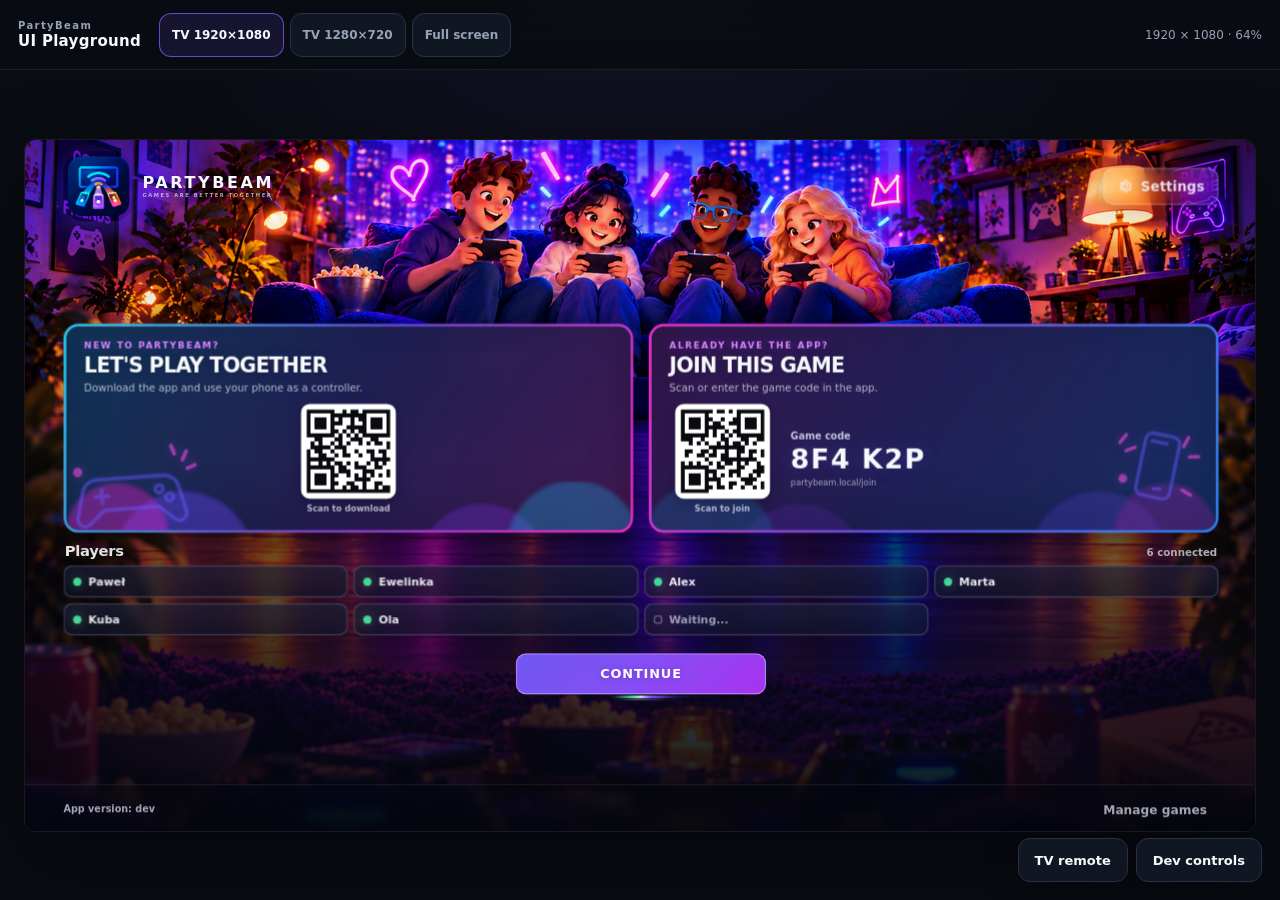
==== index.html @ 5875192f "chore: refresh fullscreen game mock assets" ====
<!doctype html>
<html lang="en">
<head>
  <meta charset="utf-8">
  <meta name="viewport" content="width=device-width, initial-scale=1">
  <meta name="color-scheme" content="dark">
  <title>PartyBeam UI Playground</title>
  <link rel="icon" type="image/png" href="assets/icon.png">
  <link rel="stylesheet" href="styles.css?v=38">
  <link rel="stylesheet" href="simplified-flow.css?v=4">
</head>
<body>
  <div class="playground-shell">
    <header class="playground-toolbar">
      <div class="playground-title">
        <span class="playground-kicker">PartyBeam</span>
        <strong>UI Playground</strong>
      </div>

      <div class="viewport-switcher" role="group" aria-label="Preview viewport">
        <button class="viewport-button is-active" type="button" data-viewport="tv1080">TV 1920×1080</button>
        <button class="viewport-button" type="button" data-viewport="tv720">TV 1280×720</button>
        <button class="viewport-button" type="button" data-viewport="phone" hidden>Phone</button>
        <button class="viewport-button" type="button" data-viewport="full">Full screen</button>
      </div>

      <div class="playground-meta" id="viewportMeta" aria-live="polite">1920 × 1080 · scaled</div>
    </header>

    <main class="playground-main">
      <section class="preview-stage" id="previewStage" aria-label="PartyBeam preview">
        <div class="preview-viewport" id="previewViewport">
          <div class="preview-canvas" id="previewCanvas" data-device="tv">
            <section class="partybeam-screen" id="partybeamScreen" aria-label="PartyBeam lobby screen">
              <header class="partybeam-topbar">
                <div class="partybeam-brand" aria-label="PartyBeam home">
                  <img class="brand-mark" src="assets/icon.png" alt="" aria-hidden="true">
                  <span class="brand-copy">
                    <span class="brand-name">PARTYBEAM</span>
                    <span class="brand-tagline">GAMES ARE BETTER TOGETHER</span>
                  </span>
                </div>

                <button class="screen-button screen-button--ghost" type="button" id="settingsButton">
                  <svg class="settings-icon" viewBox="0 0 24 24" aria-hidden="true" focusable="false">
                    <path d="M12 8.25a3.75 3.75 0 1 0 0 7.5 3.75 3.75 0 0 0 0-7.5Z"></path>
                    <path d="M19.43 12.98c.04-.32.07-.65.07-.98s-.03-.66-.08-.98l2.03-1.58-1.92-3.32-2.39.96a7.58 7.58 0 0 0-1.69-.98L15.1 3.55h-3.84l-.36 2.55c-.6.25-1.17.58-1.69.98l-2.39-.96L4.9 9.44l2.03 1.58a7.17 7.17 0 0 0 0 1.96L4.9 14.56l1.92 3.32 2.39-.96c.52.4 1.08.73 1.69.98l.36 2.55h3.84l.36-2.55c.6-.25 1.17-.58 1.69-.98l2.39.96 1.92-3.32-2.03-1.58Z"></path>
                  </svg>
                  <span>Settings</span>
                </button>
              </header>

              <section class="partybeam-body" id="lobbyScreen" aria-label="Lobby content">
                <section class="home-sections" aria-label="Ways to play">
                  <article class="home-card home-card--download">
                    <div class="home-card-copy">
                      <p class="eyebrow">NEW TO PARTYBEAM?</p>
                      <h1>LET'S PLAY TOGETHER</h1>
                      <p class="home-card-description">Download the app and use your phone as a controller.</p>
                    </div>

                    <div class="home-card-action">
                      <div class="qr-panel" role="img" aria-label="QR code placeholder for downloading PartyBeam">
                        <div class="qr-code qr-code--download" id="downloadQrCode" aria-hidden="true"></div>
                        <span class="qr-caption">Scan to download</span>
                      </div>
                    </div>

                    <svg class="card-illustration card-illustration--gamepad" viewBox="0 0 240 180" aria-hidden="true" focusable="false">
                      <g class="card-art-stroke">
                        <path d="M59 68c-13 0-24 9-27 22l-11 45c-3 13 12 22 22 13l27-24h100l27 24c10 9 25 0 22-13l-11-45c-3-13-14-22-27-22H59Z"></path>
                        <path d="M67 87v24M55 99h24"></path>
                        <circle cx="172" cy="92" r="7"></circle>
                        <circle cx="190" cy="108" r="7"></circle>
                      </g>
                      <g class="card-art-accent">
                        <circle cx="26" cy="52" r="5"></circle>
                        <path d="M218 42l8-15M226 58l14-5M204 30l-5-15"></path>
                      </g>
                    </svg>
                  </article>

                  <article class="home-card home-card--join">
                    <div class="home-card-copy">
                      <p class="eyebrow">ALREADY HAVE THE APP?</p>
                      <h2>JOIN THIS GAME</h2>
                      <p class="home-card-description">Scan or enter the game code in the app.</p>
                    </div>

                    <div class="join-actions">
                      <div class="qr-panel" role="img" aria-label="QR code placeholder for joining game 8F4 K2P">
                        <div class="qr-code qr-code--join" id="joinQrCode" aria-hidden="true"></div>
                        <span class="qr-caption">Scan to join</span>
                      </div>

                      <div class="game-code-panel">
                        <span class="game-code-label">Game code</span>
                        <strong class="game-code" aria-label="Game code 8 F 4 K 2 P">8F4 K2P</strong>
                        <span class="game-code-hint">partybeam.local/join</span>
                      </div>
                    </div>

                    <svg class="card-illustration card-illustration--phone" viewBox="0 0 210 190" aria-hidden="true" focusable="false">
                      <g class="card-art-stroke">
                        <rect x="76" y="30" width="68" height="124" rx="14" transform="rotate(10 110 92)"></rect>
                        <path d="M98 43l29 5M103 137h13"></path>
                      </g>
                      <g class="card-art-accent">
                        <path d="M34 48l12-15M47 64l17-7M160 52l9-18M172 72l18-1M160 138l16 9"></path>
                        <circle cx="42" cy="119" r="5"></circle>
                      </g>
                    </svg>
                  </article>
                </section>

                <section class="players-section" aria-labelledby="playersTitle">
                  <div class="section-heading">
                    <h2 id="playersTitle">Players</h2>
                    <span class="players-summary" id="playersSummary">6 connected</span>
                  </div>
                  <div class="players-grid" id="playersGrid"></div>
                </section>

                <section class="lobby-actions" aria-label="Lobby actions">
                  <button class="screen-button screen-button--primary" type="button" id="continueButton">
                    CONTINUE
                  </button>
                </section>
              </section>

              <section class="catalog-screen" id="catalogScreen" hidden aria-label="Game catalog">
                <aside class="catalog-players-panel" aria-labelledby="catalogPlayersTitle">
                  <div class="catalog-players-heading">
                    <div class="catalog-players-heading__group">
                      <h2 id="catalogPlayersTitle">PLAYERS</h2>
                      <span id="catalogPlayersSummary">6 connected</span>
                    </div>
                    <div class="catalog-game-code" aria-label="Game code 8 F 4 K 2 P">
                      <span>GAME CODE</span>
                      <strong>8F4 K2P</strong>
                    </div>
                  </div>
                  <div class="catalog-players-list" id="catalogPlayersList"></div>
                </aside>

                <section class="catalog-library" aria-labelledby="catalogTitle">
                  <div class="catalog-library-toolbar">
                    <div class="catalog-filters" aria-label="Game filters">
                      <button class="catalog-filter" type="button" data-catalog-filter="favorites" aria-pressed="false">
                        <svg class="catalog-filter__icon" viewBox="0 0 24 24" aria-hidden="true" focusable="false">
  <path d="M20.8 4.6a5.4 5.4 0 0 0-7.6 0L12 5.8l-1.2-1.2a5.4 5.4 0 1 0-7.6 7.6L12 21l8.8-8.8a5.4 5.4 0 0 0 0-7.6Z"></path>
</svg>
                        <span>FAVORITES</span>
                      </button>
                      <button class="catalog-filter" type="button" data-catalog-filter="downloaded" aria-pressed="false">
                        <svg class="catalog-filter__icon" viewBox="0 0 24 24" aria-hidden="true" focusable="false">
  <path d="M12 3v12"></path>
  <path d="m7 10 5 5 5-5"></path>
  <path d="M5 21h14"></path>
</svg>
                        <span>DOWNLOADED</span>
                      </button>
                      <button class="catalog-filter" type="button" data-catalog-filter="compatible" aria-pressed="false">
                        <svg class="catalog-filter__icon" viewBox="0 0 24 24" aria-hidden="true" focusable="false">
  <circle cx="12" cy="12" r="9"></circle>
  <path d="m8 12 2.5 2.5L16 9"></path>
</svg>
                        <span>ALL CAN PLAY</span>
                      </button>
                      <label class="catalog-search" for="catalogSearchInput">
                        <svg class="catalog-search__icon" viewBox="0 0 24 24" aria-hidden="true" focusable="false">
                          <circle cx="11" cy="11" r="6"></circle>
                          <path d="m16 16 4.25 4.25"></path>
                        </svg>
                        <span class="sr-only">Search games by name</span>
                        <input
                          class="catalog-search__input"
                          id="catalogSearchInput"
                          type="search"
                          inputmode="search"
                          autocomplete="off"
                          spellcheck="false"
                          placeholder="SEARCH GAMES"
                          aria-label="Search games by name">
                      </label>
                    </div>
                    <h1 id="catalogTitle">CHOOSE A GAME</h1>
                  </div>
                  <div class="catalog-scroll" id="catalogScroll">
                    <div class="game-cover-grid" id="gameCoverGrid"></div>
                    <div class="catalog-empty-state" id="catalogEmptyState" hidden>
                      <strong>NO GAMES FOUND</strong>
                      <span>Try another name or change the filters.</span>
                    </div>
                  </div>
                </section>
              </section>

              <section class="game-launch-screen" id="gameLaunchScreen" hidden aria-hidden="true" aria-label="Loading selected game">
                <img class="game-launch-image" src="assets/loading.png" alt="Good luck, have fun">
                <div class="game-launch-spinner-wrap" aria-hidden="true">
                  <div class="loading-spinner game-launch-spinner"></div>
                </div>
                <span class="sr-only" role="status">Loading game</span>
              </section>

              <footer class="partybeam-footer">
                <div class="partybeam-footer-slot partybeam-footer-slot--left">
                  <span class="app-version">App version: dev</span>
                </div>
                <div class="partybeam-footer-slot partybeam-footer-slot--right">
                  <button class="screen-button screen-button--link manage-games-button" type="button" id="manageGamesButton">
                    Manage games
                  </button>
                </div>
              </footer>

              <div class="state-overlay" id="stateOverlay" hidden aria-live="assertive">
                <div class="state-card" id="stateCard"></div>
              </div>

              <div class="settings-overlay partybeam-system-overlay" id="settingsOverlay" hidden aria-hidden="true">
                <section class="settings-panel partybeam-system-panel" id="settingsPanel" role="dialog" aria-modal="true" aria-labelledby="settingsTitle" aria-describedby="settingsSubtitle">
                  <header class="settings-header partybeam-system-header">
                    <div class="settings-heading partybeam-system-heading">
                      <span class="settings-kicker partybeam-system-kicker">PARTYBEAM</span>
                      <h2 id="settingsTitle">SETTINGS</h2>
                      <p id="settingsSubtitle">Tune PartyBeam for your screen and players.</p>
                    </div>
                    <button class="settings-close partybeam-system-close" id="settingsCloseButton" type="button" aria-label="Close Settings">
                      <svg viewBox="0 0 24 24" aria-hidden="true" focusable="false">
                        <path d="M6 6l12 12M18 6 6 18"></path>
                      </svg>
                      <span>Close</span>
                    </button>
                  </header>

                  <div class="settings-main">
                    <nav class="settings-categories" aria-label="Settings categories">
                      <button class="settings-category is-active" type="button" data-settings-category="general" aria-current="page">General</button>
                      <button class="settings-category" type="button" data-settings-category="display">Display</button>
                      <button class="settings-category" type="button" data-settings-category="audio">Audio</button>
                      <button class="settings-category" type="button" data-settings-category="controllers">Controllers</button>
                      <button class="settings-category" type="button" data-settings-category="language">Language</button>
                      <button class="settings-category" type="button" data-settings-category="about">About</button>
                    </nav>

                    <div class="settings-content" id="settingsContent">
                      <section class="settings-section" data-settings-section="general" aria-labelledby="settingsGeneralTitle">
                        <div class="settings-section-heading">
                          <h3 id="settingsGeneralTitle">General</h3>
                          <p>Choose what PartyBeam remembers between play sessions.</p>
                        </div>
                        <div class="settings-rows">
                          <div class="settings-row">
                            <div class="settings-row-copy">
                              <strong>Start PartyBeam on launch</strong>
                              <span>Open directly into the PartyBeam experience.</span>
                            </div>
                            <button class="settings-toggle is-on" type="button" role="switch" aria-checked="true" data-setting-toggle="start-on-launch">
                              <span class="settings-toggle-track" aria-hidden="true"><span></span></span>
                              <span class="settings-toggle-state">On</span>
                            </button>
                          </div>
                          <div class="settings-row">
                            <div class="settings-row-copy">
                              <strong>Remember last game</strong>
                              <span>Keep the last selected game ready for next time.</span>
                            </div>
                            <button class="settings-toggle is-on" type="button" role="switch" aria-checked="true" data-setting-toggle="remember-last-game">
                              <span class="settings-toggle-track" aria-hidden="true"><span></span></span>
                              <span class="settings-toggle-state">On</span>
                            </button>
                          </div>
                          <div class="settings-row">
                            <div class="settings-row-copy">
                              <strong>Show prerelease games</strong>
                              <span>Include test and prerelease builds in the game catalog.</span>
                            </div>
                            <button class="settings-toggle" type="button" role="switch" aria-checked="false" data-setting-toggle="show-prerelease-games">
                              <span class="settings-toggle-track" aria-hidden="true"><span></span></span>
                              <span class="settings-toggle-state">Off</span>
                            </button>
                          </div>
                        </div>
                      </section>

                      <section class="settings-section" data-settings-section="display" aria-labelledby="settingsDisplayTitle" hidden>
                        <div class="settings-section-heading">
                          <h3 id="settingsDisplayTitle">Display</h3>
                          <p>Adjust the interface for the room and screen.</p>
                        </div>
                        <div class="settings-rows">
                          <div class="settings-row settings-row--stackable">
                            <div class="settings-row-copy">
                              <strong>UI scale</strong>
                              <span>Change the size of PartyBeam controls and text.</span>
                            </div>
                            <div class="settings-choice-group" role="group" aria-label="UI scale">
                              <button type="button" data-setting-choice="ui-scale" data-setting-value="small" aria-pressed="false">Small</button>
                              <button class="is-selected" type="button" data-setting-choice="ui-scale" data-setting-value="default" aria-pressed="true">Default</button>
                              <button type="button" data-setting-choice="ui-scale" data-setting-value="large" aria-pressed="false">Large</button>
                            </div>
                          </div>
                          <div class="settings-row">
                            <div class="settings-row-copy">
                              <strong>Reduced motion</strong>
                              <span>Use calmer transitions and fewer animated effects.</span>
                            </div>
                            <button class="settings-toggle" type="button" role="switch" aria-checked="false" data-setting-toggle="reduced-motion">
                              <span class="settings-toggle-track" aria-hidden="true"><span></span></span>
                              <span class="settings-toggle-state">Off</span>
                            </button>
                          </div>
                        </div>
                      </section>

                      <section class="settings-section" data-settings-section="audio" aria-labelledby="settingsAudioTitle" hidden>
                        <div class="settings-section-heading">
                          <h3 id="settingsAudioTitle">Audio</h3>
                          <p>Balance PartyBeam sound for your setup.</p>
                        </div>
                        <div class="settings-rows">
                          <div class="settings-row settings-row--volume">
                            <div class="settings-row-copy">
                              <strong>Master volume</strong>
                              <span>Controls the overall PartyBeam volume.</span>
                            </div>
                            <label class="settings-slider-wrap" for="masterVolume">
                              <span class="sr-only">Master volume</span>
                              <input class="settings-slider" id="masterVolume" type="range" min="0" max="100" value="75" aria-valuetext="75 percent">
                              <output id="masterVolumeValue" for="masterVolume">75%</output>
                            </label>
                          </div>
                          <div class="settings-row">
                            <div class="settings-row-copy">
                              <strong>Music</strong>
                              <span>Play menu and game music when available.</span>
                            </div>
                            <button class="settings-toggle is-on" type="button" role="switch" aria-checked="true" data-setting-toggle="music">
                              <span class="settings-toggle-track" aria-hidden="true"><span></span></span>
                              <span class="settings-toggle-state">On</span>
                            </button>
                          </div>
                          <div class="settings-row">
                            <div class="settings-row-copy">
                              <strong>Sound effects</strong>
                              <span>Play feedback sounds for actions and games.</span>
                            </div>
                            <button class="settings-toggle is-on" type="button" role="switch" aria-checked="true" data-setting-toggle="sound-effects">
                              <span class="settings-toggle-track" aria-hidden="true"><span></span></span>
                              <span class="settings-toggle-state">On</span>
                            </button>
                          </div>
                        </div>
                      </section>

                      <section class="settings-section" data-settings-section="controllers" aria-labelledby="settingsControllersTitle" hidden>
                        <div class="settings-section-heading">
                          <h3 id="settingsControllersTitle">Controllers</h3>
                          <p>Choose how players connect and receive feedback.</p>
                        </div>
                        <div class="settings-rows">
                          <div class="settings-row">
                            <div class="settings-row-copy">
                              <strong>Allow phone controllers</strong>
                              <span>Let players join with the PartyBeam phone app.</span>
                            </div>
                            <button class="settings-toggle is-on" type="button" role="switch" aria-checked="true" data-setting-toggle="phone-controllers">
                              <span class="settings-toggle-track" aria-hidden="true"><span></span></span>
                              <span class="settings-toggle-state">On</span>
                            </button>
                          </div>
                          <div class="settings-row">
                            <div class="settings-row-copy">
                              <strong>Controller vibration</strong>
                              <span>Allow supported controllers to use vibration feedback.</span>
                            </div>
                            <button class="settings-toggle is-on" type="button" role="switch" aria-checked="true" data-setting-toggle="controller-vibration">
                              <span class="settings-toggle-track" aria-hidden="true"><span></span></span>
                              <span class="settings-toggle-state">On</span>
                            </button>
                          </div>
                        </div>
                      </section>

                      <section class="settings-section" data-settings-section="language" aria-labelledby="settingsLanguageTitle" hidden>
                        <div class="settings-section-heading">
                          <h3 id="settingsLanguageTitle">Language</h3>
                          <p>Choose the language used by the PartyBeam interface.</p>
                        </div>
                        <div class="settings-rows">
                          <div class="settings-row settings-row--stackable">
                            <div class="settings-row-copy">
                              <strong>Language</strong>
                              <span>Playground copy remains a prototype.</span>
                            </div>
                            <div class="settings-choice-group" role="group" aria-label="Language">
                              <button class="is-selected" type="button" data-setting-choice="language" data-setting-value="english" aria-pressed="true">English</button>
                              <button type="button" data-setting-choice="language" data-setting-value="polish" aria-pressed="false">Polish</button>
                            </div>
                          </div>
                        </div>
                      </section>

                      <section class="settings-section" data-settings-section="about" aria-labelledby="settingsAboutTitle" hidden>
                        <div class="settings-section-heading">
                          <h3 id="settingsAboutTitle">About</h3>
                          <p>Prototype information for this PartyBeam build.</p>
                        </div>
                        <div class="settings-about-card">
                          <img class="brand-mark settings-about-mark" src="assets/icon.png" alt="" aria-hidden="true">
                          <div>
                            <strong>PartyBeam</strong>
                            <span>App version: dev</span>
                            <p>This Settings experience is a Playground-only prototype. Changes are not persisted.</p>
                          </div>
                        </div>
                      </section>
                    </div>
                  </div>

                  <footer class="settings-footer partybeam-system-footer">
                    <span>Changes are applied instantly</span>
                    <button class="screen-button screen-button--primary settings-done partybeam-system-done" id="settingsDoneButton" type="button">DONE</button>
                  </footer>
                </section>
              </div>

              <div class="game-details-overlay" id="gameDetailsOverlay" hidden aria-hidden="true">
                <section class="game-details-panel" id="gameDetailsPanel" role="dialog" aria-modal="true" aria-labelledby="gameDetailsTitle" aria-describedby="gameDetailsDescription">
                  <header class="game-details-header">
                    <div>
                      <span class="game-details-kicker">GAME DETAILS</span>
                      <h2 id="gameDetailsTitle">GRIMCELLAR</h2>
                    </div>
                    <button class="game-details-close" id="gameDetailsCloseButton" type="button" aria-label="Close game details">
                      <svg viewBox="0 0 24 24" aria-hidden="true" focusable="false">
                        <path d="M6 6l12 12M18 6 6 18"></path>
                      </svg>
                      <span>Close</span>
                    </button>
                  </header>

                  <div class="game-details-main">
                    <article class="game-details-copy">
                      <p class="game-details-lead" id="gameDetailsDescription">
                        Lorem ipsum dolor sit amet, consectetur adipiscing elit. Gather your party, choose your path and get ready for a couch adventure built for the whole room.
                      </p>

                      <div class="game-details-meta" aria-label="Game information">
                        <div class="game-details-meta-card">
                          <span>PLAYERS</span>
                          <strong id="gameDetailsPlayers">1–6 players</strong>
                        </div>
                        <div class="game-details-meta-card">
                          <span>AVERAGE PLAY TIME</span>
                          <strong>30–45 min</strong>
                        </div>
                        <div class="game-details-meta-card game-details-meta-card--wide">
                          <span>PLAY MODE</span>
                          <strong>Local party · phones as controllers</strong>
                        </div>
                      </div>
                    </article>

                    <figure class="game-details-cover" aria-label="Selected game cover artwork">
                      <div class="game-details-cover-art">
                        <span class="game-details-cover-number" id="gameDetailsCoverNumber">01</span>
                        <span class="game-details-cover-mark">PARTYBEAM</span>
                        <strong id="gameDetailsCoverTitle">GRIMCELLAR</strong>
                        <span class="game-details-cover-subtitle">DESCEND · FIGHT · SURVIVE</span>
                      </div>
                    </figure>
                  </div>

                  <footer class="game-details-footer">
                    <div class="game-download-status" id="gameDownloadStatus">
                      <div class="game-download-progress" id="gameDownloadProgress" hidden>
                        <div class="game-download-progress-heading">
                          <strong>Downloading...</strong>
                          <span id="gameDownloadPercent">0%</span>
                        </div>
                        <div class="game-download-progress-track" id="gameDownloadProgressTrack" role="progressbar" aria-label="Game download progress" aria-valuemin="0" aria-valuemax="100" aria-valuenow="0">
                          <span class="game-download-progress-fill" id="gameDownloadProgressFill"></span>
                        </div>
                        <span class="game-download-size" id="gameDownloadSize">0 MB / 200 MB</span>
                      </div>

                      <div class="game-download-error" id="gameDownloadError" role="status" hidden>
                        <strong>Download failed</strong>
                        <span>Something interrupted the download. Try again.</span>
                      </div>
                    </div>

                    <button class="screen-button screen-button--primary game-details-action" id="gameDetailsActionButton" type="button">
                      DOWNLOAD GAME
                    </button>
                  </footer>
                </section>
              </div>
            </section>
          </div>
        </div>
      </section>
    </main>

    <div class="playground-panel-toggles" aria-label="Playground tools">
      <button class="tool-toggle" id="remoteToggle" type="button" aria-controls="remotePanel" aria-expanded="false">TV remote</button>
      <button class="tool-toggle" id="devToggle" type="button" aria-controls="devPanel" aria-expanded="false">Dev controls</button>
    </div>

    <aside class="remote-panel" id="remotePanel" aria-label="TV remote simulator" hidden>
      <div class="panel-header">
        <div>
          <span class="dev-label">PLAYGROUND ONLY</span>
          <h2>TV remote</h2>
        </div>
        <button class="dev-close" id="remoteClose" type="button" aria-label="Close TV remote">×</button>
      </div>

      <div class="remote-body">
        <div class="remote-dpad" aria-label="Directional pad">
          <button class="remote-key remote-key--up" type="button" data-remote-key="up" aria-label="Up">▲</button>
          <button class="remote-key remote-key--left" type="button" data-remote-key="left" aria-label="Left">◀</button>
          <button class="remote-key remote-key--ok" type="button" data-remote-key="ok" aria-label="OK">OK</button>
          <button class="remote-key remote-key--right" type="button" data-remote-key="right" aria-label="Right">▶</button>
          <button class="remote-key remote-key--down" type="button" data-remote-key="down" aria-label="Down">▼</button>
        </div>

        <div class="remote-secondary">
          <button class="remote-key remote-key--secondary" type="button" data-remote-key="back">Back</button>
          <button class="remote-key remote-key--secondary" type="button" data-remote-key="home">Home</button>
        </div>

        <div class="remote-status">
          <span>Focused</span>
          <strong id="remoteFocusLabel">Continue</strong>
        </div>

        <p class="remote-hint">Arrow keys and Enter on your keyboard use the same navigation model.</p>
      </div>
    </aside>

    <aside class="dev-panel" id="devPanel" aria-label="Developer controls" hidden>
      <div class="panel-header">
        <div>
          <span class="dev-label">PLAYGROUND ONLY</span>
          <h2>Dev controls</h2>
        </div>
        <button class="dev-close" id="devClose" type="button" aria-label="Close developer controls">×</button>
      </div>

      <fieldset class="dev-fieldset">
        <legend>Players</legend>
        <div class="segmented-control segmented-control--players" id="playerControls">
          <button type="button" data-players="0">0</button>
          <button type="button" data-players="1">1</button>
          <button type="button" data-players="2">2</button>
          <button type="button" data-players="4">4</button>
          <button type="button" data-players="6" class="is-active">6</button>
          <button type="button" data-players="8">8</button>
        </div>
      </fieldset>

      <label class="dev-field">
        <span>UI state</span>
        <select id="uiState">
          <option value="normal">Normal</option>
          <option value="loading">Loading</option>
          <option value="error">Error</option>
        </select>
      </label>

      <label class="dev-field">
        <span>Game preparation state</span>
        <select id="gamePreparationState">
          <option value="not-downloaded">Not downloaded</option>
          <option value="downloading">Downloading (42%)</option>
          <option value="ready">Ready</option>
          <option value="error">Error</option>
        </select>
      </label>

      <label class="dev-checkbox">
        <input type="checkbox" id="continueEnabled" checked>
        <span>Continue enabled</span>
      </label>

      <div class="dev-note">These controls simulate visual states only. They are not part of the production UI.</div>
    </aside>

    <div class="playground-toast" id="playgroundToast" role="status" aria-live="polite" hidden></div>
  </div>

  <script src="spatial-navigation.js?v=1"></script>
  <script src="app.js?v=26"></script>
  <script src="simplified-flow.js?v=4"></script>
</body>
</html>
---- styles.css ----
:root {
  --bg: #090c12;
  --surface: #111722;
  --surface-raised: #171f2c;
  --surface-border: #283246;
  --text: #f7f9fc;
  --text-muted: #96a2b5;
  --primary: #6f50df;
  --primary-hover: #7657e8;
  --primary-deep: #5d3fce;
  --success: #48d597;
  --danger: #ff6b7a;
  --focus: #d7ccff;
  --radius-sm: 12px;
  --radius-md: 16px;
  --radius-lg: 24px;
  --border-major: 4px;
  --border-control: 2px;
  --shadow: 0 28px 80px rgba(0, 0, 0, 0.38);
  --overlay-scrim: rgba(3, 5, 13, 0.58);
  --system-panel-surface: linear-gradient(160deg, rgba(23, 26, 47, 0.975), rgba(10, 13, 29, 0.97));
  --text-secondary: rgba(229, 233, 248, 0.7);
  --border-subtle: rgba(222, 226, 255, 0.12);
  --border-strong: rgba(174, 158, 255, 0.34);
  --warning: #ffd088;
  --warning-border: rgba(255, 180, 79, 0.55);
  --warning-surface: rgba(116, 64, 8, 0.28);
  --shadow-system: inset 0 1px 0 rgba(255, 255, 255, 0.12), inset 0 -1px 0 rgba(255, 255, 255, 0.03), 0 34px 86px rgba(0, 0, 0, 0.52), 0 0 44px rgba(102, 75, 218, 0.10);
  --motion-fast: 120ms;
  --motion-base: 180ms;
  --motion-ease: ease;
  color: var(--text);
  background: var(--bg);
  font-family: ui-sans-serif, system-ui, -apple-system, BlinkMacSystemFont, "Segoe UI", sans-serif;
}

* {
  box-sizing: border-box;
}

html,
body {
  width: 100%;
  height: 100%;
  min-height: 100%;
  margin: 0;
  overflow: hidden;
  background: var(--bg);
}

body {
  min-width: 280px;
  color: var(--text);
}

button,
select,
input {
  font: inherit;
}

button {
  color: inherit;
}

button,
select {
  -webkit-tap-highlight-color: transparent;
}

button:focus-visible,
select:focus-visible,
input:focus-visible {
  outline: 3px solid var(--focus);
  outline-offset: 3px;
}

button:disabled {
  cursor: not-allowed;
}

[hidden] {
  display: none !important;
}

.sr-only {
  position: absolute !important;
  width: 1px !important;
  height: 1px !important;
  padding: 0 !important;
  margin: -1px !important;
  overflow: hidden !important;
  clip: rect(0, 0, 0, 0) !important;
  clip-path: inset(50%) !important;
  white-space: nowrap !important;
  border: 0 !important;
}

/* Playground shell */
.playground-shell {
  width: 100%;
  height: 100vh;
  height: 100dvh;
  min-height: 100vh;
  display: flex;
  flex-direction: column;
  overflow: hidden;
  background:
    radial-gradient(circle at 50% -20%, rgba(111, 80, 223, 0.12), transparent 34rem),
    var(--bg);
}

.playground-shell.is-full-preview .playground-toolbar,
.playground-shell.is-full-preview .playground-panel-toggles {
  display: none;
}

.playground-shell.is-full-preview .preview-stage {
  padding: 0;
}

.playground-shell.is-full-preview .preview-viewport {
  border: 0;
  border-radius: 0;
  box-shadow: none;
}

.playground-toolbar {
  position: relative;
  z-index: 20;
  min-height: 70px;
  flex: 0 0 auto;
  display: flex;
  align-items: center;
  gap: 18px;
  padding: 12px 18px;
  border-bottom: 1px solid rgba(255, 255, 255, 0.08);
  background: rgba(9, 12, 18, 0.94);
  backdrop-filter: blur(16px);
}

.playground-title {
  min-width: max-content;
  display: grid;
  gap: 1px;
}

.playground-title strong {
  font-size: 15px;
  letter-spacing: 0.02em;
}

.playground-kicker,
.dev-label {
  color: var(--text-muted);
  font-size: 10px;
  font-weight: 800;
  letter-spacing: 0.14em;
}

.viewport-switcher {
  min-width: 0;
  display: flex;
  flex-wrap: wrap;
  align-items: center;
  gap: 6px;
}

.viewport-button,
.tool-toggle,
.dev-close,
.segmented-control button {
  border: 1px solid var(--surface-border);
  background: var(--surface);
  cursor: pointer;
}

.viewport-button {
  min-height: 44px;
  padding: 0 12px;
  border-radius: var(--radius-sm);
  color: var(--text-muted);
  font-size: 12px;
  font-weight: 700;
  transition: border-color 120ms ease, background 120ms ease, color 120ms ease, transform 80ms ease;
}

.viewport-button:hover,
.viewport-button.is-active {
  border-color: rgba(111, 80, 223, 0.9);
  background: rgba(111, 80, 223, 0.14);
  color: var(--text);
}

.viewport-button:active {
  transform: translateY(1px);
}

.playground-meta {
  margin-left: auto;
  color: var(--text-muted);
  font-size: 12px;
  white-space: nowrap;
}

.playground-main {
  min-height: 0;
  flex: 1 1 auto;
  display: grid;
  overflow: hidden;
}

.preview-stage {
  width: 100%;
  height: 100%;
  min-height: 0;
  display: grid;
  place-items: center;
  overflow: hidden;
  padding: 24px;
}

.preview-viewport {
  position: relative;
  max-width: 100%;
  max-height: 100%;
  flex: none;
  overflow: hidden;
  border: 1px solid rgba(255, 255, 255, 0.08);
  border-radius: var(--radius-sm);
  background: #05070a;
  box-shadow: var(--shadow);
}

.preview-canvas {
  position: absolute;
  inset: 0 auto auto 0;
  overflow: hidden;
  transform-origin: top left;
  background: #080b11;
}

.playground-panel-toggles {
  position: fixed;
  z-index: 31;
  right: 18px;
  bottom: 18px;
  display: flex;
  gap: 8px;
}

.tool-toggle {
  min-height: 44px;
  padding: 0 16px;
  border-radius: var(--radius-sm);
  color: var(--text);
  font-size: 13px;
  font-weight: 800;
  box-shadow: 0 14px 35px rgba(0, 0, 0, 0.28);
  transition: border-color 120ms ease, background 120ms ease, transform 80ms ease;
}

.tool-toggle:hover,
.tool-toggle[aria-expanded="true"] {
  border-color: var(--primary);
  background: rgba(111, 80, 223, 0.12);
}

.tool-toggle:active {
  transform: translateY(1px);
}

.remote-panel,
.dev-panel {
  position: fixed;
  z-index: 40;
  top: 86px;
  right: 18px;
  padding: 20px;
  border: 1px solid var(--surface-border);
  border-radius: var(--radius-lg);
  background: rgba(17, 23, 34, 0.98);
  box-shadow: var(--shadow);
}

.remote-panel {
  width: min(320px, calc(100vw - 36px));
}

.dev-panel {
  width: min(360px, calc(100vw - 36px));
}

.panel-header {
  display: flex;
  align-items: flex-start;
  justify-content: space-between;
  gap: 16px;
  margin-bottom: 20px;
}

.panel-header h2 {
  margin: 4px 0 0;
  font-size: 22px;
}

.dev-close {
  width: 44px;
  height: 44px;
  display: grid;
  place-items: center;
  border-radius: var(--radius-sm);
  color: var(--text-muted);
  font-size: 24px;
  line-height: 1;
  transition: border-color 120ms ease, color 120ms ease, background 120ms ease;
}

.dev-close:hover {
  border-color: var(--primary);
  color: var(--text);
  background: rgba(111, 80, 223, 0.1);
}

.dev-fieldset {
  margin: 0 0 18px;
  padding: 0;
  border: 0;
}

.dev-fieldset legend,
.dev-field > span {
  display: block;
  margin-bottom: 9px;
  color: var(--text-muted);
  font-size: 12px;
  font-weight: 800;
  letter-spacing: 0.04em;
}

.segmented-control {
  display: grid;
  grid-template-columns: repeat(4, 1fr);
  gap: 6px;
}

.segmented-control--players {
  grid-template-columns: repeat(3, 1fr);
}

.segmented-control button {
  min-height: 44px;
  border-radius: var(--radius-sm);
  color: var(--text-muted);
  font-weight: 800;
  transition: border-color 120ms ease, background 120ms ease, color 120ms ease;
}

.segmented-control button:hover,
.segmented-control button.is-active {
  border-color: var(--primary);
  background: rgba(111, 80, 223, 0.14);
  color: var(--text);
}

.dev-field {
  display: block;
  margin-bottom: 18px;
}

.dev-field select {
  width: 100%;
  min-height: 44px;
  padding: 0 12px;
  border: 1px solid var(--surface-border);
  border-radius: var(--radius-sm);
  background: #0d121b;
  color: var(--text);
}

.dev-checkbox {
  min-height: 42px;
  display: flex;
  align-items: center;
  gap: 10px;
  cursor: pointer;
  font-size: 14px;
  font-weight: 750;
}

.dev-checkbox input {
  width: 18px;
  height: 18px;
  accent-color: var(--primary);
}

.dev-note {
  margin-top: 16px;
  padding: 13px;
  border-radius: var(--radius-sm);
  background: rgba(255, 255, 255, 0.035);
  color: var(--text-muted);
  font-size: 12px;
  line-height: 1.5;
}

.remote-body {
  display: grid;
  gap: 18px;
}

.remote-dpad {
  display: grid;
  grid-template-columns: repeat(3, 66px);
  grid-template-rows: repeat(3, 58px);
  justify-content: center;
  gap: 7px;
}

.remote-key {
  border: 1px solid var(--surface-border);
  border-radius: var(--radius-md);
  background: #0d121b;
  color: var(--text);
  cursor: pointer;
  font-weight: 850;
  box-shadow: inset 0 -3px 0 rgba(0, 0, 0, 0.22);
  transition: transform 80ms ease, border-color 80ms ease, background 80ms ease;
}

.remote-key:hover {
  border-color: rgba(111, 80, 223, 0.75);
  background: rgba(111, 80, 223, 0.11);
}

.remote-key:active {
  transform: translateY(2px);
  box-shadow: none;
}

.remote-key--up {
  grid-column: 2;
  grid-row: 1;
}

.remote-key--left {
  grid-column: 1;
  grid-row: 2;
}

.remote-key--ok {
  grid-column: 2;
  grid-row: 2;
  border-color: rgba(111, 80, 223, 0.6);
  background: rgba(111, 80, 223, 0.16);
}

.remote-key--right {
  grid-column: 3;
  grid-row: 2;
}

.remote-key--down {
  grid-column: 2;
  grid-row: 3;
}

.remote-secondary {
  display: grid;
  grid-template-columns: 1fr 1fr;
  gap: 8px;
}

.remote-key--secondary {
  min-height: 44px;
  border-radius: var(--radius-sm);
  color: var(--text-muted);
}

.remote-status {
  display: flex;
  align-items: center;
  justify-content: space-between;
  gap: 12px;
  padding: 12px 14px;
  border: 1px solid rgba(255, 255, 255, 0.07);
  border-radius: var(--radius-sm);
  background: rgba(255, 255, 255, 0.035);
}

.remote-status span {
  color: var(--text-muted);
  font-size: 12px;
  font-weight: 750;
}

.remote-status strong {
  overflow: hidden;
  font-size: 13px;
  text-overflow: ellipsis;
  white-space: nowrap;
}

.remote-hint {
  margin: 0;
  color: var(--text-muted);
  font-size: 11px;
  line-height: 1.45;
}

.playground-toast {
  position: fixed;
  z-index: 50;
  left: 50%;
  bottom: 18px;
  max-width: calc(100vw - 36px);
  padding: 11px 16px;
  transform: translateX(-50%);
  border: 1px solid var(--surface-border);
  border-radius: var(--radius-sm);
  background: var(--surface-raised);
  color: var(--text);
  box-shadow: var(--shadow);
  font-size: 13px;
  font-weight: 750;
  white-space: nowrap;
}

/* PartyBeam screen */
.partybeam-screen {
  --screen-header-height: 120px;
  --screen-footer-height: 76px;
  --screen-content-width: min(1800px, calc(100% - 116px));
  --screen-edge-inline: max(58px, calc((100% - 1800px) / 2));
  position: relative;
  width: 100%;
  height: 100%;
  min-width: 0;
  display: grid;
  grid-template-rows: auto minmax(0, 1fr) auto;
  overflow: hidden;
  color: var(--text);
  background-color: #07090e;
  background-image: url("assets/mainscreen-bg.png");
  background-position: center;
  background-repeat: no-repeat;
  background-size: cover;
}

.partybeam-topbar,
.partybeam-body,
.partybeam-footer {
  position: relative;
  z-index: 1;
}

.partybeam-topbar {
  min-height: var(--screen-header-height);
  display: flex;
  align-items: center;
  justify-content: space-between;
  gap: 32px;
  padding: 30px 58px;
  border-bottom: 1px solid rgba(255, 255, 255, 0.055);
}

.partybeam-brand {
  display: flex;
  align-items: center;
  gap: 18px;
  font-size: 25px;
  font-weight: 900;
  letter-spacing: 0.16em;
}

.brand-mark {
  width: 50px;
  aspect-ratio: 1;
  display: block;
  object-fit: cover;
  border-radius: var(--radius-md);
  background: transparent;
  box-shadow: 0 10px 30px rgba(111, 80, 223, 0.25);
}

.screen-button,
.state-retry {
  border: 0;
  cursor: pointer;
  transition:
    transform 120ms ease,
    background 120ms ease,
    border-color 120ms ease,
    color 120ms ease,
    opacity 120ms ease,
    box-shadow 120ms ease;
}

.screen-button:focus-visible:not(.remote-focused),
.state-retry:focus-visible:not(.remote-focused) {
  outline: 5px solid var(--focus);
  outline-offset: 7px;
}

.screen-button:active:not(:disabled),
.state-retry:active:not(:disabled) {
  transform: translateY(1px) scale(0.99);
}

.screen-button--ghost {
  --remote-focus-radius: var(--radius-md);
  min-height: 60px;
  display: inline-flex;
  align-items: center;
  gap: 13px;
  padding: 0 22px;
  border: 2px solid rgba(255, 255, 255, 0.11);
  border-radius: var(--radius-md);
  background: rgba(255, 255, 255, 0.045);
  color: var(--text-muted);
  font-size: 21px;
  font-weight: 700;
}

.screen-button--ghost:hover {
  border-color: rgba(255, 255, 255, 0.23);
  color: var(--text);
  background: rgba(255, 255, 255, 0.065);
}

.settings-icon {
  width: 24px;
  height: 24px;
  flex: none;
  fill: none;
  stroke: currentColor;
  stroke-width: 1.8;
  stroke-linecap: round;
  stroke-linejoin: round;
}

.partybeam-body {
  width: min(1800px, calc(100% - 116px));
  min-width: 0;
  min-height: 0;
  height: 100%;
  align-self: center;
  justify-self: center;
  display: grid;
  grid-template-rows: auto auto auto;
  align-content: center;
  gap: 18px;
  padding: 22px 0 18px;
  overflow: hidden;
}

.home-sections {
  min-height: 430px;
  display: grid;
  grid-template-columns: repeat(2, minmax(0, 1fr));
  gap: 24px;
}

.home-card {
  min-width: 0;
  min-height: 0;
  display: grid;
  grid-template-rows: auto 1fr;
  gap: 16px;
  padding: 24px 28px;
  overflow: hidden;
  border: 2px solid rgba(255, 255, 255, 0.085);
  border-radius: var(--radius-lg);
  background: rgba(17, 23, 34, 0.8);
  box-shadow: 0 25px 70px rgba(0, 0, 0, 0.2);
}

.home-card--download {
  background:
    radial-gradient(circle at 12% 10%, rgba(72, 213, 151, 0.12), transparent 45%),
    rgba(17, 23, 34, 0.8);
}

.home-card--join {
  border-color: rgba(118, 87, 232, 0.48);
  background:
    radial-gradient(circle at 90% 10%, rgba(111, 80, 223, 0.22), transparent 46%),
    rgba(18, 22, 36, 0.9);
  box-shadow:
    0 25px 70px rgba(0, 0, 0, 0.2),
    0 0 38px rgba(111, 80, 223, 0.11);
}

.home-card-copy {
  min-width: 0;
}

.eyebrow {
  margin: 0 0 9px;
  color: var(--primary-hover);
  font-size: 16px;
  font-weight: 900;
  letter-spacing: 0.14em;
}

.home-card-copy h1,
.home-card-copy h2 {
  margin: 0;
  max-width: 620px;
  font-size: clamp(34px, 2.5vw, 50px);
  line-height: 1;
  letter-spacing: -0.04em;
}

.home-card-description {
  max-width: 620px;
  margin: 12px 0 0;
  color: var(--text-muted);
  font-size: 17px;
  line-height: 1.35;
}

.home-card-action {
  min-height: 0;
  display: grid;
  place-items: center;
}

.join-actions {
  min-height: 0;
  display: grid;
  grid-template-columns: minmax(190px, 0.85fr) minmax(240px, 1fr);
  align-items: center;
  gap: 22px;
}

.qr-panel {
  display: grid;
  justify-items: center;
  gap: 10px;
}

.qr-code {
  width: clamp(150px, 14vw, 220px);
  aspect-ratio: 1;
  padding: 12px;
  overflow: hidden;
  border-radius: var(--radius-md);
  background: #fff;
}

.qr-code svg {
  width: 100%;
  height: 100%;
  display: block;
}

.qr-caption {
  color: var(--text-muted);
  font-size: 15px;
  font-weight: 700;
}

.game-code-panel {
  min-width: 0;
  display: grid;
  align-content: center;
  gap: 8px;
}

.game-code-label {
  color: var(--text-muted);
  font-size: 20px;
  font-weight: 700;
}

.game-code {
  color: var(--text);
  font-size: clamp(46px, 3.8vw, 68px);
  line-height: 1;
  letter-spacing: 0.055em;
  white-space: nowrap;
  text-shadow: 0 0 32px rgba(111, 80, 223, 0.18);
}

.game-code-hint {
  color: var(--text-muted);
  font-size: 15px;
}

.players-section {
  min-height: 0;
  display: grid;
  gap: 10px;
}

.section-heading {
  display: flex;
  align-items: baseline;
  justify-content: space-between;
  gap: 18px;
}

.section-heading h2 {
  margin: 0;
  font-size: 23px;
  letter-spacing: -0.02em;
}

.players-summary {
  color: var(--text-muted);
  font-size: 15px;
  font-weight: 700;
}

.players-grid {
  display: grid;
  grid-template-columns: repeat(var(--player-columns, 4), minmax(0, 1fr));
  gap: 10px;
}

.player-slot {
  min-width: 0;
  min-height: 52px;
  display: flex;
  align-items: center;
  gap: 12px;
  padding: 9px 14px;
  border: 2px solid rgba(255, 255, 255, 0.07);
  border-radius: var(--radius-md);
  background: rgba(255, 255, 255, 0.035);
}

.player-status {
  width: 13px;
  height: 13px;
  flex: none;
  border: 3px solid rgba(255, 255, 255, 0.25);
  border-radius: 50%;
}

.player-slot--connected .player-status {
  border: 0;
  background: var(--success);
  box-shadow: 0 0 18px rgba(72, 213, 151, 0.42);
}

.player-name {
  min-width: 0;
  flex: 1 1 auto;
  overflow: hidden;
  font-size: 18px;
  font-weight: 800;
  text-overflow: ellipsis;
  white-space: nowrap;
}

.player-slot--waiting .player-name {
  color: var(--text-muted);
  font-weight: 650;
}

.lobby-actions {
  display: grid;
  justify-items: center;
  margin-top: 12px;
}

.screen-button--primary {
  --remote-focus-radius: var(--radius-md);
  min-width: 380px;
  min-height: 64px;
  padding: 0 46px;
  border-radius: var(--radius-md);
  background: linear-gradient(135deg, var(--primary-hover), var(--primary-deep));
  color: #fff;
  box-shadow: 0 16px 40px rgba(111, 80, 223, 0.27);
  font-size: 20px;
  font-weight: 900;
  letter-spacing: 0.07em;
}

.screen-button--primary:hover:not(:disabled) {
  background: linear-gradient(135deg, #7354e6, #5639c5);
  box-shadow: 0 18px 44px rgba(111, 80, 223, 0.34);
}

.screen-button--primary:disabled {
  opacity: 0.38;
  box-shadow: none;
}

.partybeam-footer {
  min-height: var(--screen-footer-height);
  display: grid;
  grid-template-columns: minmax(0, 1fr) auto;
  align-items: center;
  gap: 24px;
  padding: 12px 58px;
  border-top: 1px solid rgba(255, 255, 255, 0.055);
  background: rgba(6, 9, 14, 0.5);
}

.partybeam-footer-slot {
  min-width: 0;
  display: flex;
  align-items: center;
}

.partybeam-footer-slot--left {
  justify-content: flex-start;
}

.partybeam-footer-slot--right {
  justify-content: flex-end;
}

.app-version {
  color: var(--text-muted);
  font-size: 15px;
  font-weight: 650;
}

.screen-button--link {
  --remote-focus-radius: var(--radius-sm);
  min-height: 44px;
  display: inline-flex;
  align-items: center;
  width: fit-content;
  min-width: 0;
  padding: 0 18px;
  border-radius: var(--radius-sm);
  background: transparent;
  color: var(--text-muted);
  font-size: 19px;
  font-weight: 750;
  white-space: nowrap;
}

.screen-button--link:hover {
  color: var(--text);
  background: rgba(255, 255, 255, 0.045);
}

.manage-games-button {
  position: relative;
}

.state-overlay {
  position: absolute;
  z-index: 10;
  inset: var(--screen-header-height) 0 var(--screen-footer-height);
  display: grid;
  place-items: center;
  padding: 48px;
  background: rgba(6, 9, 14, 0.86);
  backdrop-filter: blur(10px);
}

.state-card {
  width: min(640px, 90%);
  display: grid;
  justify-items: center;
  gap: 20px;
  padding: 50px;
  border: 2px solid var(--surface-border);
  border-radius: var(--radius-lg);
  background: var(--surface);
  text-align: center;
  box-shadow: var(--shadow);
}

.state-card h2 {
  margin: 0;
  font-size: 38px;
}

.state-card p {
  margin: 0;
  color: var(--text-muted);
  font-size: 21px;
  line-height: 1.45;
}

.state-icon {
  width: 72px;
  height: 72px;
  display: grid;
  place-items: center;
  border-radius: 50%;
  background: rgba(255, 107, 122, 0.12);
  color: var(--danger);
  font-size: 36px;
  font-weight: 900;
}

.loading-spinner {
  width: 68px;
  height: 68px;
  border: 7px solid rgba(255, 255, 255, 0.12);
  border-top-color: var(--primary-hover);
  border-radius: 50%;
  animation: spin 900ms linear infinite;
}

.state-retry {
  --remote-focus-radius: var(--radius-md);
  min-width: 190px;
  min-height: 58px;
  padding: 0 28px;
  border-radius: var(--radius-md);
  background: var(--primary);
  color: #fff;
  font-weight: 850;
}

.state-retry:hover {
  background: var(--primary-hover);
}

/* TV 1280x720 */
.preview-canvas[data-device="tv720"] .partybeam-screen {
  --screen-header-height: 82px;
  --screen-footer-height: 70px;
  --screen-content-width: calc(100% - 72px);
  --screen-edge-inline: 36px;
}

.preview-canvas[data-device="tv720"] .partybeam-topbar {
  padding: 16px var(--screen-edge-inline);
}

.preview-canvas[data-device="tv720"] .partybeam-brand {
  gap: 12px;
  font-size: 17px;
  letter-spacing: 0.13em;
}

.preview-canvas[data-device="tv720"] .brand-mark {
  width: 40px;
  border-radius: var(--radius-sm);
  font-size: 21px;
}

.preview-canvas[data-device="tv720"] .screen-button--ghost {
  min-height: 46px;
  gap: 9px;
  padding: 0 14px;
  border-radius: var(--radius-sm);
  font-size: 16px;
}

.preview-canvas[data-device="tv720"] .settings-icon {
  width: 18px;
  height: 18px;
}

.preview-canvas[data-device="tv720"] .partybeam-body {
  width: var(--screen-content-width);
  gap: 10px;
  padding: 12px 0 10px;
}

.preview-canvas[data-device="tv720"] .home-sections {
  min-height: 270px;
  gap: 14px;
}

.preview-canvas[data-device="tv720"] .home-card {
  gap: 8px;
  padding: 12px 14px;
  border-radius: var(--radius-md);
}

.preview-canvas[data-device="tv720"] .eyebrow {
  margin-bottom: 6px;
  font-size: 12px;
}

.preview-canvas[data-device="tv720"] .home-card-copy h1,
.preview-canvas[data-device="tv720"] .home-card-copy h2 {
  font-size: 25px;
}

.preview-canvas[data-device="tv720"] .home-card-description {
  margin-top: 5px;
  font-size: 12px;
}

.preview-canvas[data-device="tv720"] .qr-code {
  width: 118px;
  padding: 7px;
  border-radius: var(--radius-sm);
}

.preview-canvas[data-device="tv720"] .qr-panel {
  gap: 5px;
}

.preview-canvas[data-device="tv720"] .join-actions {
  grid-template-columns: 132px minmax(0, 1fr);
  gap: 12px;
}

.preview-canvas[data-device="tv720"] .game-code-label,
.preview-canvas[data-device="tv720"] .game-code-hint,
.preview-canvas[data-device="tv720"] .qr-caption {
  font-size: 12px;
}

.preview-canvas[data-device="tv720"] .game-code {
  font-size: 34px;
}

.preview-canvas[data-device="tv720"] .players-section {
  gap: 6px;
}

.preview-canvas[data-device="tv720"] .section-heading h2 {
  font-size: 17px;
}

.preview-canvas[data-device="tv720"] .players-summary {
  font-size: 12px;
}

.preview-canvas[data-device="tv720"] .players-grid {
  gap: 7px;
}

.preview-canvas[data-device="tv720"] .player-slot {
  min-height: 34px;
  gap: 8px;
  padding: 5px 9px;
  border-radius: var(--radius-sm);
}

.preview-canvas[data-device="tv720"] .player-name {
  font-size: 13px;
}

.preview-canvas[data-device="tv720"] .player-status {
  width: 9px;
  height: 9px;
}

.preview-canvas[data-device="tv720"] .screen-button--primary {
  min-width: 280px;
  min-height: 46px;
  font-size: 14px;
  border-radius: var(--radius-md);
}

.preview-canvas[data-device="tv720"] .partybeam-footer {
  padding: 13px var(--screen-edge-inline);
}

.preview-canvas[data-device="tv720"] .app-version,
.preview-canvas[data-device="tv720"] .partybeam-footer .screen-button--link {
  font-size: 12px;
}

.preview-canvas[data-device="tv720"] .state-card {
  width: min(520px, 90%);
  gap: 14px;
  padding: 30px;
}

.preview-canvas[data-device="tv720"] .state-card h2 {
  font-size: 28px;
}

.preview-canvas[data-device="tv720"] .state-card p {
  font-size: 16px;
}

.preview-canvas[data-device="tv720"] .loading-spinner {
  width: 50px;
  height: 50px;
  border-width: 5px;
}

.preview-canvas[data-device="tv720"] .state-icon {
  width: 54px;
  height: 54px;
  font-size: 28px;
}

.preview-canvas[data-device="tv720"] .state-retry {
  min-height: 48px;
}

/* Phone preset */
.preview-canvas[data-device="phone"] .partybeam-screen {
  --screen-header-height: 76px;
  --screen-footer-height: 70px;
  --screen-content-width: calc(100% - 20px);
  --screen-edge-inline: 10px;
}

.preview-canvas[data-device="phone"] .partybeam-topbar {
  padding: 14px var(--screen-edge-inline);
}

.preview-canvas[data-device="phone"] .partybeam-brand {
  gap: 9px;
  font-size: 13px;
  letter-spacing: 0.1em;
}

.preview-canvas[data-device="phone"] .brand-mark {
  width: 36px;
  border-radius: var(--radius-sm);
  font-size: 19px;
}

.preview-canvas[data-device="phone"] .screen-button--ghost {
  min-height: 44px;
  padding: 0 11px;
  border-radius: var(--radius-sm);
  font-size: 0;
}

.preview-canvas[data-device="phone"] .settings-icon {
  width: 20px;
  height: 20px;
}

.preview-canvas[data-device="phone"] .partybeam-body {
  width: var(--screen-content-width);
  gap: 10px;
  padding: 10px 0;
}

.preview-canvas[data-device="phone"] .home-sections {
  min-height: 260px;
  grid-template-columns: 1fr 1fr;
  gap: 8px;
}

.preview-canvas[data-device="phone"] .home-card {
  gap: 7px;
  padding: 10px;
  border-radius: var(--radius-md);
}

.preview-canvas[data-device="phone"] .eyebrow {
  margin-bottom: 5px;
  font-size: 10px;
}

.preview-canvas[data-device="phone"] .home-card-copy h1,
.preview-canvas[data-device="phone"] .home-card-copy h2 {
  font-size: 17px;
}

.preview-canvas[data-device="phone"] .home-card-description {
  display: none;
}

.preview-canvas[data-device="phone"] .qr-code {
  width: 80px;
  padding: 5px;
  border-radius: var(--radius-sm);
}

.preview-canvas[data-device="phone"] .join-actions {
  grid-template-columns: 1fr;
  justify-items: center;
  gap: 5px;
}

.preview-canvas[data-device="phone"] .game-code-panel {
  justify-items: center;
}

.preview-canvas[data-device="phone"] .game-code {
  font-size: 22px;
}

.preview-canvas[data-device="phone"] .game-code-label,
.preview-canvas[data-device="phone"] .game-code-hint,
.preview-canvas[data-device="phone"] .qr-caption {
  font-size: 10px;
}

.preview-canvas[data-device="phone"] .players-grid {
  gap: 5px;
}

.preview-canvas[data-device="phone"] .player-slot {
  min-height: 28px;
  gap: 5px;
  padding: 4px 6px;
  border-radius: var(--radius-sm);
}

.preview-canvas[data-device="phone"] .player-name {
  font-size: 11px;
}

.preview-canvas[data-device="phone"] .player-status {
  width: 8px;
  height: 8px;
}

.preview-canvas[data-device="phone"] .section-heading h2 {
  font-size: 15px;
}

.preview-canvas[data-device="phone"] .players-summary {
  font-size: 10px;
}

.preview-canvas[data-device="phone"] .screen-button--primary {
  min-width: min(220px, 80%);
  min-height: 44px;
  padding: 0 22px;
  border-radius: var(--radius-md);
  font-size: 13px;
}

.preview-canvas[data-device="phone"] .partybeam-footer {
  padding: 13px var(--screen-edge-inline);
}

.preview-canvas[data-device="phone"] .app-version,
.preview-canvas[data-device="phone"] .partybeam-footer .screen-button--link {
  font-size: 10px;
}

.preview-canvas[data-device="phone"] .screen-button--link {
  min-height: 44px;
  padding: 0 10px;
}

.preview-canvas[data-device="phone"] .state-overlay {
  padding: 20px;
}

.preview-canvas[data-device="phone"] .state-card {
  padding: 26px 18px;
}

.preview-canvas[data-device="phone"] .state-card h2 {
  font-size: 26px;
}

.preview-canvas[data-device="phone"] .state-card p {
  font-size: 15px;
}

/* Remote focus: simple fallback first, animated progressive enhancement second. */
.partybeam-screen .remote-focused {
  --remote-focus-ring-inset: 8px;
  --remote-focus-ring-thickness: 4px;
  position: relative;
  z-index: 4;
  isolation: isolate;
  outline: none !important;
  box-shadow:
    0 0 0 4px var(--focus),
    0 0 0 8px rgba(111, 80, 223, 0.55),
    0 0 22px rgba(111, 80, 223, 0.55);
}

@property --remote-focus-angle {
  syntax: "<angle>";
  initial-value: 0deg;
  inherits: true;
}

@supports (background: conic-gradient(from 0deg, red, blue)) and ((mask-composite: exclude) or (-webkit-mask-composite: xor)) {
  .partybeam-screen .remote-focused {
    box-shadow: none;
  }

  .partybeam-screen .remote-focused::before,
  .partybeam-screen .remote-focused::after {
    content: "";
    position: absolute;
    pointer-events: none;
    inset: calc(-1 * var(--remote-focus-ring-inset));
    z-index: -1;
    padding: var(--remote-focus-ring-thickness);
    border-radius: calc(var(--remote-focus-radius, var(--radius-sm)) + var(--remote-focus-ring-inset));
    background:
      conic-gradient(
        from var(--remote-focus-angle),
        transparent 0deg 220deg,
        rgba(111, 80, 223, 0.15) 240deg,
        var(--primary-hover) 272deg,
        var(--focus) 294deg,
        var(--success) 314deg,
        transparent 346deg 360deg
      );
    -webkit-mask:
      linear-gradient(#000 0 0) content-box,
      linear-gradient(#000 0 0);
    -webkit-mask-composite: xor;
    mask:
      linear-gradient(#000 0 0) content-box,
      linear-gradient(#000 0 0);
    mask-composite: exclude;
  }

  .partybeam-screen .remote-focused::before {
    inset: -12px;
    padding: 7px;
    border-radius: calc(var(--remote-focus-radius, var(--radius-sm)) + 12px);
    opacity: 0.62;
    filter: blur(9px);
  }

  .partybeam-screen .remote-focused::after {
    filter: drop-shadow(0 0 7px rgba(111, 80, 223, 0.72));
  }
}

@keyframes spin {
  to {
    transform: rotate(360deg);
  }
}

@media (max-width: 860px) {
  .playground-toolbar {
    align-items: flex-start;
    flex-wrap: wrap;
    gap: 9px 12px;
    padding: 10px 12px;
  }

  .playground-title {
    flex: 1 1 auto;
  }

  .viewport-switcher {
    order: 3;
    width: 100%;
    display: grid;
    grid-template-columns: 1fr 1fr;
  }

  .viewport-button {
    padding: 0 8px;
  }

  .playground-meta {
    margin-left: 0;
    align-self: center;
  }

  .preview-stage {
    padding: 10px;
  }

  .playground-panel-toggles {
    right: 12px;
    bottom: 12px;
  }

  .tool-toggle {
    min-height: 44px;
    padding: 0 12px;
    font-size: 12px;
  }

  .remote-panel,
  .dev-panel {
    top: auto;
    right: 12px;
    bottom: 66px;
    max-height: calc(100vh - 90px);
    overflow: auto;
  }

  .remote-panel {
    width: min(320px, calc(100vw - 24px));
  }

  .dev-panel {
    width: calc(100vw - 24px);
  }

  .playground-toast {
    bottom: 64px;
    white-space: normal;
    text-align: center;
  }
}

@media (max-width: 420px) {
  .playground-kicker {
    display: none;
  }

  .playground-title strong {
    font-size: 13px;
  }

  .playground-meta {
    font-size: 10px;
  }

  .viewport-button {
    min-height: 34px;
    font-size: 11px;
  }
}

@media (prefers-reduced-motion: reduce) {
  *,
  *::before,
  *::after {
    scroll-behavior: auto !important;
    animation-duration: 0.01ms !important;
    animation-iteration-count: 1 !important;
    transition-duration: 0.01ms !important;
  }

  .loading-spinner {
    animation: none;
  }

  .partybeam-screen .remote-focused::before,
  .partybeam-screen .remote-focused::after {
    animation: none;
    --remote-focus-angle: 292deg;
  }
}

@supports not (height: 100dvh) {
  .playground-shell {
    height: 100vh;
  }
}


/* Reference lobby visual polish */
.partybeam-screen::before {
  content: "";
  position: absolute;
  inset: 0;
  z-index: 0;
  pointer-events: none;
  background:
    linear-gradient(
      180deg,
      rgba(4, 7, 16, 0.01) 0%,
      rgba(4, 7, 16, 0.03) 20%,
      rgba(4, 7, 16, 0.18) 34%,
      rgba(4, 7, 16, 0.48) 56%,
      rgba(4, 7, 16, 0.78) 76%,
      rgba(4, 7, 16, 0.94) 100%
    );
}

.partybeam-topbar,
.partybeam-body,
.partybeam-footer {
  position: relative;
  z-index: 1;
}

.partybeam-topbar {
  padding-inline: var(--screen-edge-inline);
  border-bottom: 0;
}

.partybeam-brand {
  gap: 26px;
}

.brand-mark {
  width: 84px;
  border-radius: 24px;
  background: transparent;
  box-shadow: 0 10px 32px rgba(116, 72, 255, 0.34);
}

.brand-copy {
  display: grid;
  gap: 4px;
  line-height: 1;
}

.brand-name {
  font-size: 40px;
  font-weight: 900;
  letter-spacing: 0.16em;
}

.brand-tagline {
  color: rgba(235, 239, 255, 0.68);
  font-size: 12px;
  font-weight: 800;
  letter-spacing: 0.31em;
}

.screen-button--ghost {
  min-height: 58px;
  padding-inline: 20px;
  border: var(--border-control) solid rgba(222, 226, 255, 0.28);
  background:
    linear-gradient(180deg, rgba(255, 255, 255, 0.09), rgba(255, 255, 255, 0.045));
  color: rgba(244, 246, 255, 0.88);
  box-shadow:
    inset 0 1px 0 rgba(255, 255, 255, 0.12),
    0 10px 30px rgba(3, 5, 14, 0.16);
  backdrop-filter: blur(14px) saturate(115%);
  -webkit-backdrop-filter: blur(14px) saturate(115%);
}

.settings-icon {
  opacity: 0.92;
}

.partybeam-body {
  width: var(--screen-content-width);
  gap: 16px;
  padding-block: 18px 16px;
}

.home-sections {
  width: 100%;
  height: 326px;
  min-height: 0;
  justify-self: stretch;
  gap: 24px;
}

.home-card {
  position: relative;
  isolation: isolate;
  min-height: 0;
  height: 326px;
  gap: 10px;
  padding: 22px 28px;
  border: var(--border-major) solid transparent;
  border-radius: var(--radius-lg);
  box-shadow:
    inset 0 1px 0 rgba(255, 255, 255, 0.11),
    inset 0 -28px 70px rgba(4, 7, 18, 0.17),
    0 20px 52px rgba(0, 0, 0, 0.3),
    0 0 34px rgba(0, 0, 0, 0.28);
  backdrop-filter: blur(16px) saturate(112%);
  -webkit-backdrop-filter: blur(16px) saturate(112%);
}

.home-card--download {
  background:
    linear-gradient(145deg, rgba(14, 24, 58, 0.84), rgba(20, 20, 53, 0.79)) padding-box,
    linear-gradient(120deg, rgba(28, 220, 255, 0.92), rgba(111, 80, 223, 0.88) 48%, rgba(255, 48, 198, 0.95)) border-box;
  box-shadow:
    inset 0 1px 0 rgba(255, 255, 255, 0.11),
    inset 0 -28px 70px rgba(4, 7, 18, 0.17),
    0 20px 52px rgba(0, 0, 0, 0.3),
    0 0 34px rgba(0, 0, 0, 0.28);
}

.home-card--join {
  border-color: transparent;
  background:
    linear-gradient(145deg, rgba(20, 19, 58, 0.86), rgba(15, 25, 61, 0.8)) padding-box,
    linear-gradient(120deg, rgba(255, 49, 199, 0.94), rgba(118, 87, 232, 0.92) 48%, rgba(42, 139, 255, 0.95)) border-box;
  box-shadow:
    inset 0 1px 0 rgba(255, 255, 255, 0.11),
    inset 0 -28px 70px rgba(4, 7, 18, 0.17),
    0 20px 52px rgba(0, 0, 0, 0.3),
    0 0 34px rgba(0, 0, 0, 0.28);
}

.home-card-copy {
  position: relative;
  z-index: 3;
}

.eyebrow {
  margin-bottom: 7px;
  color: #d786ff;
  font-size: 14px;
  letter-spacing: 0.17em;
  text-shadow: 0 0 18px rgba(218, 99, 255, 0.26);
}

.home-card-copy h1,
.home-card-copy h2 {
  max-width: 560px;
  font-size: clamp(32px, 2vw, 39px);
  line-height: 1.02;
  letter-spacing: -0.035em;
  text-shadow: 0 2px 16px rgba(0, 0, 0, 0.18);
}

.home-card-description {
  max-width: 590px;
  margin-top: 8px;
  color: rgba(231, 236, 252, 0.76);
  font-size: 16px;
  line-height: 1.3;
}

.home-card-action,
.join-actions {
  position: relative;
  z-index: 3;
}

.home-card-action {
  place-items: center;
  padding-bottom: 1px;
}

.join-actions {
  grid-template-columns: 165px minmax(210px, 1fr);
  gap: 24px;
  padding-right: 132px;
}

.qr-panel {
  gap: 7px;
}

.qr-code {
  width: 148px;
  padding: 8px;
  border: 1px solid rgba(255, 255, 255, 0.64);
  border-radius: 14px;
  box-shadow:
    0 7px 20px rgba(0, 0, 0, 0.25),
    0 0 0 1px rgba(10, 13, 22, 0.12);
}

.qr-caption {
  color: rgba(230, 235, 249, 0.76);
  font-size: 13px;
  font-weight: 650;
}

.game-code-panel {
  gap: 6px;
}

.game-code-label {
  color: rgba(234, 238, 252, 0.82);
  font-size: 15px;
  font-weight: 750;
}

.game-code {
  font-size: clamp(42px, 2.8vw, 50px);
  letter-spacing: 0.055em;
  text-shadow: 0 0 28px rgba(126, 89, 255, 0.22);
}

.game-code-hint {
  margin-top: 2px;
  color: rgba(226, 232, 249, 0.68);
  font-size: 13px;
}

.card-illustration {
  position: absolute;
  z-index: 1;
  pointer-events: none;
  overflow: visible;
  fill: none;
  opacity: 0.62;
}

.card-art-stroke {
  stroke: rgba(104, 90, 255, 0.76);
  stroke-width: 7;
  stroke-linecap: round;
  stroke-linejoin: round;
  filter: drop-shadow(0 0 10px rgba(84, 96, 255, 0.32));
}

.card-art-accent {
  stroke: #ec49db;
  stroke-width: 7;
  stroke-linecap: round;
  fill: #f04ddf;
  filter: drop-shadow(0 0 9px rgba(240, 77, 223, 0.42));
}

.card-illustration--gamepad {
  left: -2px;
  bottom: -14px;
  width: 205px;
  transform: rotate(-4deg);
}

.card-illustration--phone {
  right: 12px;
  bottom: 23px;
  width: 166px;
  transform: rotate(2deg);
}

.home-card::after {
  content: "";
  position: absolute;
  z-index: 0;
  inset: auto -4% -34% -4%;
  height: 58%;
  pointer-events: none;
  background:
    radial-gradient(circle at 12% 45%, rgba(254, 33, 215, 0.35) 0 9%, transparent 10%),
    radial-gradient(circle at 23% 67%, rgba(105, 73, 255, 0.38) 0 14%, transparent 15%),
    radial-gradient(circle at 87% 56%, rgba(20, 198, 255, 0.28) 0 12%, transparent 13%),
    radial-gradient(circle at 72% 74%, rgba(138, 57, 255, 0.26) 0 14%, transparent 15%);
  filter: blur(2px);
}

.home-card--join::after {
  opacity: 0.54;
  transform: scaleX(-1);
}

.players-section {
  gap: 9px;
}

.section-heading {
  padding-inline: 2px;
}

.section-heading h2 {
  color: #f8f9ff;
  font-size: 23px;
  text-shadow: 0 2px 13px rgba(0, 0, 0, 0.24);
}

.players-summary {
  color: rgba(238, 241, 252, 0.76);
  font-size: 16px;
}

.players-grid {
  gap: 9px;
}

.player-slot {
  min-height: 50px;
  gap: 11px;
  padding: 8px 13px;
  border: var(--border-control) solid rgba(218, 224, 255, 0.2);
  border-radius: 13px;
  background:
    linear-gradient(180deg, rgba(28, 33, 58, 0.68), rgba(16, 21, 40, 0.64));
  box-shadow:
    inset 0 1px 0 rgba(255, 255, 255, 0.04),
    0 7px 18px rgba(0, 0, 0, 0.08);
  backdrop-filter: blur(9px);
  -webkit-backdrop-filter: blur(9px);
}

.player-name {
  color: rgba(250, 251, 255, 0.95);
  font-size: 17px;
  font-weight: 780;
}

.player-slot--waiting .player-name {
  color: rgba(222, 227, 243, 0.68);
}

.player-slot--waiting .player-status {
  width: 13px;
  height: 13px;
  border: 2px solid rgba(211, 218, 243, 0.42);
  border-radius: 4px;
  background: transparent;
  box-shadow: none;
}

.screen-button--primary {
  min-width: 390px;
  min-height: 64px;
  border: var(--border-control) solid rgba(235, 220, 255, 0.36);
  background:
    linear-gradient(135deg, #6f59f2 0%, #874df4 52%, #a832f0 100%);
  box-shadow:
    inset 0 1px 0 rgba(255, 255, 255, 0.24),
    inset 0 -10px 24px rgba(85, 26, 181, 0.18),
    0 11px 26px rgba(83, 44, 191, 0.19);
  text-shadow: 0 1px 10px rgba(47, 16, 108, 0.24);
}

.partybeam-footer {
  padding-inline: var(--screen-edge-inline);
  border-top: 1px solid rgba(228, 232, 255, 0.12);
  background:
    linear-gradient(180deg, rgba(4, 6, 14, 0.3), rgba(4, 6, 14, 0.62));
  backdrop-filter: blur(6px);
  -webkit-backdrop-filter: blur(6px);
}

.app-version,
.partybeam-footer .screen-button--link {
  color: rgba(224, 229, 245, 0.72);
}

.partybeam-footer .screen-button--link:hover {
  color: #fff;
  background: rgba(255, 255, 255, 0.055);
}

@media (max-width: 1500px) {
  .brand-name {
    font-size: 25px;
  }

  .brand-tagline {
    font-size: 8px;
  }
}

.preview-canvas[data-device="tv720"] .partybeam-screen::before {
  background:
    linear-gradient(
      180deg,
      rgba(4, 7, 16, 0.01) 0%,
      rgba(4, 7, 16, 0.04) 18%,
      rgba(4, 7, 16, 0.22) 34%,
      rgba(4, 7, 16, 0.56) 58%,
      rgba(4, 7, 16, 0.86) 100%
    );
}

.preview-canvas[data-device="tv720"] .brand-mark {
  width: 58px;
  border-radius: 16px;
  font-size: 32px;
}

.preview-canvas[data-device="tv720"] .partybeam-brand {
  gap: 18px;
}

.preview-canvas[data-device="tv720"] .brand-name {
  font-size: 28px;
}

.preview-canvas[data-device="tv720"] .brand-tagline {
  font-size: 8px;
  letter-spacing: 0.25em;
}

.preview-canvas[data-device="tv720"] .screen-button--ghost {
  min-height: 44px;
  padding-inline: 14px;
}

.preview-canvas[data-device="tv720"] .partybeam-body {
  gap: 10px;
  padding-block: 10px;
}

.preview-canvas[data-device="tv720"] .home-sections {
  width: 100%;
  height: 218px;
  gap: 14px;
}

.preview-canvas[data-device="tv720"] .home-card {
  height: 218px;
  padding: 13px 16px;
  gap: 6px;
  border-radius: 16px;
}

.preview-canvas[data-device="tv720"] .eyebrow {
  margin-bottom: 4px;
  font-size: 12px;
}

.preview-canvas[data-device="tv720"] .home-card-copy h1,
.preview-canvas[data-device="tv720"] .home-card-copy h2 {
  font-size: 24px;
}

.preview-canvas[data-device="tv720"] .home-card-description {
  margin-top: 5px;
  font-size: 12px;
}

.preview-canvas[data-device="tv720"] .qr-code {
  width: 96px;
  padding: 5px;
  border-radius: 9px;
}

.preview-canvas[data-device="tv720"] .qr-caption,
.preview-canvas[data-device="tv720"] .game-code-label,
.preview-canvas[data-device="tv720"] .game-code-hint {
  font-size: 12px;
}

.preview-canvas[data-device="tv720"] .join-actions {
  grid-template-columns: 105px minmax(130px, 1fr);
  gap: 12px;
  padding-right: 82px;
}

.preview-canvas[data-device="tv720"] .game-code-panel {
  gap: 4px;
}

.preview-canvas[data-device="tv720"] .game-code {
  font-size: 31px;
}

.preview-canvas[data-device="tv720"] .card-illustration--gamepad {
  bottom: -10px;
  width: 130px;
}

.preview-canvas[data-device="tv720"] .card-illustration--phone {
  right: 5px;
  bottom: 14px;
  width: 105px;
}

.preview-canvas[data-device="tv720"] .player-slot {
  min-height: 38px;
  padding: 6px 10px;
  border-radius: 10px;
}

.preview-canvas[data-device="tv720"] .player-name {
  font-size: 12px;
}

.preview-canvas[data-device="tv720"] .players-summary {
  font-size: 12px;
}

.preview-canvas[data-device="tv720"] .screen-button--primary {
  min-width: 280px;
  min-height: 46px;
  font-size: 14px;
}

.preview-canvas[data-device="phone"] .partybeam-screen::before {
  background:
    linear-gradient(
      180deg,
      rgba(4, 7, 16, 0.22) 0%,
      rgba(4, 7, 16, 0.5) 22%,
      rgba(4, 7, 16, 0.8) 54%,
      rgba(4, 7, 16, 0.96) 100%
    );
}

.preview-canvas[data-device="phone"] .partybeam-brand {
  width: auto;
  justify-content: flex-start;
}

.preview-canvas[data-device="phone"] .brand-copy {
  gap: 2px;
}

.preview-canvas[data-device="phone"] .brand-tagline {
  display: none;
}

.preview-canvas[data-device="phone"] .brand-name {
  font-size: 13px;
}



.preview-canvas[data-device="phone"] .home-sections {
  width: 100%;
  height: auto;
  justify-self: stretch;
}

.preview-canvas[data-device="phone"] .home-card {
  height: auto;
  min-height: 0;
  backdrop-filter: blur(12px);
  -webkit-backdrop-filter: blur(12px);
}

.preview-canvas[data-device="phone"] .join-actions {
  padding-right: 0;
}

.preview-canvas[data-device="phone"] .card-illustration {
  display: none;
}

.preview-canvas[data-device="phone"] .home-card::after {
  opacity: 0.3;
}


/* Game catalog screen */
.partybeam-screen.is-catalog {
  grid-template-rows: auto minmax(0, 1fr);
}

.partybeam-screen.is-catalog .partybeam-footer {
  display: none;
}

.catalog-screen {
  width: var(--screen-content-width);
  min-width: 0;
  min-height: 0;
  height: 100%;
  align-self: center;
  justify-self: center;
  display: grid;
  grid-template-columns: 24% minmax(0, 1fr);
  gap: 30px;
  padding: 24px 0 0;
  overflow: hidden;
}

.catalog-players-panel {
  min-width: 0;
  min-height: 0;
  margin-bottom: 24px;
  display: grid;
  grid-template-rows: auto minmax(0, 1fr);
  align-content: start;
  gap: 20px;
  padding: 28px 24px;
  overflow: hidden;
  border: var(--border-major) solid rgba(218, 224, 255, 0.2);
  border-radius: var(--radius-lg);
  background:
    linear-gradient(180deg, rgba(19, 25, 48, 0.88), rgba(10, 15, 31, 0.82));
  box-shadow:
    inset 0 1px 0 rgba(255, 255, 255, 0.06),
    0 20px 52px rgba(0, 0, 0, 0.22);
  backdrop-filter: blur(14px) saturate(110%);
  -webkit-backdrop-filter: blur(14px) saturate(110%);
}

.catalog-players-heading {
  display: flex;
  align-items: flex-start;
  justify-content: space-between;
  gap: 20px;
}

.catalog-players-heading__group,
.catalog-game-code {
  min-width: 0;
  display: grid;
  gap: 5px;
}

.catalog-game-code {
  justify-items: end;
  text-align: right;
}

.catalog-game-code > span {
  color: rgba(231, 235, 250, 0.7);
  font-size: 13px;
  font-weight: 850;
  letter-spacing: 0.14em;
}

.catalog-game-code strong {
  color: #fafbff;
  font-size: 22px;
  line-height: 1;
  letter-spacing: 0.08em;
  text-shadow: 0 0 20px rgba(126, 89, 255, 0.28);
}

.catalog-players-heading h2,
.catalog-library h1 {
  margin: 0;
  color: #fafbff;
  font-weight: 900;
  letter-spacing: 0.04em;
  text-shadow: 0 2px 14px rgba(0, 0, 0, 0.22);
}

.catalog-players-heading h2 {
  font-size: 24px;
}

.catalog-players-heading span {
  color: rgba(231, 235, 250, 0.7);
  font-size: 15px;
  font-weight: 700;
}

.catalog-players-list {
  min-width: 0;
  min-height: 0;
  display: grid;
  align-content: start;
  gap: 10px;
  overflow: hidden;
}

.catalog-players-list .player-slot {
  min-height: 54px;
  padding: 9px 14px;
  background:
    linear-gradient(180deg, rgba(37, 42, 72, 0.64), rgba(21, 27, 49, 0.62));
}

.catalog-library {
  min-width: 0;
  min-height: 0;
  display: grid;
  grid-template-rows: auto minmax(0, 1fr);
  align-content: start;
  gap: 8px;
  overflow: visible;
}

.catalog-library-toolbar {
  min-width: 0;
  display: flex;
  align-items: center;
  justify-content: space-between;
  gap: 18px;
  padding: 10px 12px 0 14px;
}

.catalog-filters {
  min-width: 0;
  flex: 1 1 auto;
  display: flex;
  align-items: center;
  gap: 10px;
  flex-wrap: nowrap;
}

.catalog-filter {
  --remote-focus-radius: 999px;
  position: relative;
  flex: 0 0 auto;
  min-height: 42px;
  display: inline-flex;
  align-items: center;
  justify-content: center;
  gap: 7px;
  padding: 0 14px;
  border: var(--border-minor) solid rgba(225, 229, 255, 0.2);
  border-radius: 999px;
  background: rgba(12, 17, 34, 0.72);
  color: rgba(239, 242, 255, 0.74);
  box-shadow:
    inset 0 1px 0 rgba(255, 255, 255, 0.05),
    0 8px 22px rgba(0, 0, 0, 0.18);
  font: inherit;
  font-size: 13px;
  font-weight: 850;
  letter-spacing: 0.055em;
  cursor: pointer;
  transition:
    color 160ms ease,
    border-color 160ms ease,
    background 160ms ease,
    box-shadow 160ms ease;
}

.catalog-filter__icon {
  width: 16px;
  height: 16px;
  flex: 0 0 auto;
  fill: none;
  stroke: currentColor;
  stroke-width: 1.9;
  stroke-linecap: round;
  stroke-linejoin: round;
  opacity: 0.78;
}

.catalog-filter:hover,
.catalog-filter:focus-visible,
.catalog-filter.remote-focused {
  color: #fff;
  border-color: rgba(215, 204, 255, 0.5);
  background: rgba(25, 30, 55, 0.9);
}

.catalog-filter.is-active {
  color: #fff;
  border-color: rgba(164, 142, 255, 0.72);
  background:
    linear-gradient(180deg, rgba(100, 74, 194, 0.5), rgba(53, 43, 110, 0.62));
  box-shadow:
    inset 0 1px 0 rgba(255, 255, 255, 0.1),
    0 0 22px rgba(111, 80, 223, 0.22);
}

.catalog-filter.is-active .catalog-filter__icon {
  opacity: 1;
}

.catalog-filter:focus-visible:not(.remote-focused) {
  outline: 4px solid var(--focus);
  outline-offset: 5px;
}

.catalog-search {
  position: relative;
  min-width: 140px;
  max-width: 280px;
  height: 42px;
  flex: 1 1 220px;
  display: flex;
  align-items: stretch;
  line-height: 0;
}

.catalog-search__icon {
  position: absolute;
  z-index: 1;
  top: 50%;
  left: 14px;
  width: 18px;
  height: 18px;
  transform: translateY(-50%);
  fill: none;
  stroke: rgba(239, 242, 255, 0.6);
  stroke-width: 2;
  stroke-linecap: round;
  stroke-linejoin: round;
  pointer-events: none;
  transition: stroke 160ms ease;
}

.catalog-search__input {
  --remote-focus-radius: 999px;
  width: 100%;
  height: 100%;
  min-height: 42px;
  box-sizing: border-box;
  padding: 0 16px 0 42px;
  border: var(--border-minor) solid rgba(225, 229, 255, 0.2);
  border-radius: 999px;
  outline: none;
  background: rgba(12, 17, 34, 0.72);
  color: #fff;
  box-shadow:
    inset 0 1px 0 rgba(255, 255, 255, 0.05),
    0 8px 22px rgba(0, 0, 0, 0.18);
  font: inherit;
  font-size: 13px;
  font-weight: 800;
  letter-spacing: 0.045em;
  appearance: none;
  -webkit-appearance: none;
  transition:
    color 160ms ease,
    border-color 160ms ease,
    background 160ms ease,
    box-shadow 160ms ease;
}

.catalog-search__input::placeholder {
  color: rgba(239, 242, 255, 0.48);
  opacity: 1;
}

.catalog-search__input::-webkit-search-cancel-button {
  filter: invert(1);
  opacity: 0.55;
  cursor: pointer;
}

.catalog-search:focus-within .catalog-search__icon {
  stroke: #fff;
}

.catalog-search__input:hover,
.catalog-search__input:focus-visible,
.catalog-search__input.remote-focused {
  border-color: rgba(215, 204, 255, 0.5);
  background: rgba(25, 30, 55, 0.9);
}

.partybeam-screen .catalog-search__input.remote-focused {
  box-shadow:
    0 0 0 4px var(--focus),
    0 0 0 8px rgba(111, 80, 223, 0.55),
    0 0 22px rgba(111, 80, 223, 0.55);
}

.catalog-search__input:focus-visible:not(.remote-focused) {
  outline: 4px solid var(--focus);
  outline-offset: 5px;
}

.catalog-empty-state {
  min-height: 230px;
  display: grid;
  place-items: center;
  align-content: center;
  gap: 8px;
  margin: 18px 2px 0;
  border: var(--border-minor) dashed rgba(225, 229, 255, 0.18);
  border-radius: var(--radius-lg);
  background: rgba(12, 17, 34, 0.42);
  color: rgba(239, 242, 255, 0.72);
  text-align: center;
}

.catalog-empty-state[hidden] {
  display: none;
}

.catalog-empty-state strong {
  color: #fff;
  font-size: 20px;
  letter-spacing: 0.06em;
}

.catalog-empty-state span {
  color: rgba(239, 242, 255, 0.56);
  font-size: 15px;
}

.catalog-library h1 {
  flex: 0 0 auto;
  justify-self: end;
  width: fit-content;
  max-width: 100%;
  padding: 8px 12px 8px 44px;
  background:
    radial-gradient(
      ellipse at 72% 50%,
      rgba(4, 6, 14, 0.72) 0%,
      rgba(4, 6, 14, 0.5) 38%,
      rgba(4, 6, 14, 0.2) 62%,
      transparent 82%
    );
  color: #fff;
  font-size: 32px;
  line-height: 1.05;
  text-align: right;
  text-shadow:
    0 2px 4px rgba(0, 0, 0, 0.92),
    0 0 10px rgba(0, 0, 0, 0.58),
    0 0 16px rgba(111, 80, 223, 0.12);
}

.catalog-scroll {
  --catalog-edge-fade-size: 42px;
  min-width: 0;
  min-height: 0;
  overflow-x: hidden;
  overflow-y: auto;
  padding: 12px 14px 24px;
  scrollbar-color: rgba(215, 204, 255, 0.42) rgba(255, 255, 255, 0.04);
  scrollbar-width: thin;
  scroll-behavior: auto;
  overscroll-behavior: contain;
}

.catalog-scroll.is-clipped-top:not(.is-clipped-bottom) {
  -webkit-mask-image:
    linear-gradient(
      to bottom,
      transparent 0,
      #000 var(--catalog-edge-fade-size),
      #000 100%
    );
  mask-image:
    linear-gradient(
      to bottom,
      transparent 0,
      #000 var(--catalog-edge-fade-size),
      #000 100%
    );
}

.catalog-scroll.is-clipped-bottom:not(.is-clipped-top) {
  -webkit-mask-image:
    linear-gradient(
      to bottom,
      #000 0,
      #000 calc(100% - var(--catalog-edge-fade-size)),
      transparent 100%
    );
  mask-image:
    linear-gradient(
      to bottom,
      #000 0,
      #000 calc(100% - var(--catalog-edge-fade-size)),
      transparent 100%
    );
}

.catalog-scroll.is-clipped-top.is-clipped-bottom {
  -webkit-mask-image:
    linear-gradient(
      to bottom,
      transparent 0,
      #000 var(--catalog-edge-fade-size),
      #000 calc(100% - var(--catalog-edge-fade-size)),
      transparent 100%
    );
  mask-image:
    linear-gradient(
      to bottom,
      transparent 0,
      #000 var(--catalog-edge-fade-size),
      #000 calc(100% - var(--catalog-edge-fade-size)),
      transparent 100%
    );
}

.catalog-scroll::-webkit-scrollbar {
  width: 8px;
}

.catalog-scroll::-webkit-scrollbar-track {
  border-radius: 999px;
  background: rgba(255, 255, 255, 0.04);
}

.catalog-scroll::-webkit-scrollbar-thumb {
  border-radius: 999px;
  background: rgba(215, 204, 255, 0.42);
}

.game-cover-grid {
  --game-columns: 5;
  min-width: 0;
  display: grid;
  grid-template-columns: repeat(var(--game-columns), minmax(0, 1fr));
  gap: 22px 18px;
  align-items: start;
}

.game-cover {
  --remote-focus-radius: 22px;
  position: relative;
  min-width: 0;
  width: 100%;
  aspect-ratio: 2 / 3;
  padding: 0;
  overflow: visible;
  border: var(--border-major) solid rgba(225, 229, 255, 0.16);
  border-radius: 22px;
  background:
    radial-gradient(circle at 28% 22%, rgba(255, 255, 255, 0.16), transparent 22%),
    linear-gradient(145deg, #202845, #101526 64%, #090d18);
  color: #fff;
  box-shadow:
    inset 0 1px 0 rgba(255, 255, 255, 0.08),
    0 18px 36px rgba(0, 0, 0, 0.25);
  cursor: pointer;
}

.game-cover:focus-visible:not(.remote-focused) {
  outline: 5px solid var(--focus);
  outline-offset: 7px;
}

.partybeam-screen.is-catalog .game-cover {
  transition:
    filter 180ms ease,
    transform 180ms ease;
}

.partybeam-screen.is-catalog .game-cover:not(.remote-focused):not(:focus-visible):not(:hover) {
  filter: saturate(0.8) brightness(0.8);
}

.partybeam-screen.is-catalog .game-cover.remote-focused,
.partybeam-screen.is-catalog .game-cover:focus-visible,
.partybeam-screen.is-catalog .game-cover:hover {
  filter: none;
}

/* Shared PartyBeam system panel shell ------------------------------------- */
.partybeam-system-overlay {
  position: absolute;
  inset: 0;
  z-index: 30;
  display: grid;
  place-items: center;
  padding: 40px 48px;
  overflow: hidden;
  background: var(--overlay-scrim);
  backdrop-filter: blur(13px) saturate(82%);
  -webkit-backdrop-filter: blur(13px) saturate(82%);
}

.partybeam-system-panel {
  position: relative;
  isolation: isolate;
  width: min(1460px, calc(100% - 24px));
  height: min(820px, calc(100% - 24px));
  min-height: 0;
  display: grid;
  grid-template-rows: auto minmax(0, 1fr) auto;
  overflow: hidden;
  border: var(--border-major) solid var(--border-strong);
  border-radius: 30px;
  background: var(--system-panel-surface);
  box-shadow: var(--shadow-system);
}

.partybeam-system-panel::before {
  content: "";
  position: absolute;
  inset: 0;
  z-index: -1;
  pointer-events: none;
  background:
    radial-gradient(circle at 14% -10%, rgba(126, 88, 255, 0.16), transparent 34%),
    radial-gradient(circle at 94% 100%, rgba(65, 131, 255, 0.08), transparent 32%);
}

.partybeam-system-header {
  min-height: 132px;
  display: flex;
  align-items: center;
  justify-content: space-between;
  gap: 32px;
  padding: 28px 34px 24px 38px;
  border-bottom: 1px solid var(--border-subtle);
}

.partybeam-system-heading {
  min-width: 0;
}

.partybeam-system-kicker {
  display: block;
  margin-bottom: 5px;
  color: #bca9ff;
  font-size: 12px;
  font-weight: 850;
  letter-spacing: 0.22em;
}

.partybeam-system-heading h2 {
  margin: 0;
  color: #fbfbff;
  font-size: 42px;
  line-height: 1;
  letter-spacing: -0.025em;
}

.partybeam-system-heading p {
  margin: 8px 0 0;
  color: var(--text-secondary);
  font-size: 17px;
  line-height: 1.35;
}

.partybeam-system-close,
.partybeam-system-done {
  position: relative;
  --remote-focus-radius: 14px;
}

.partybeam-system-close {
  min-width: 132px;
  min-height: 54px;
  display: inline-flex;
  align-items: center;
  justify-content: center;
  gap: 10px;
  padding: 0 18px;
  border: var(--border-control) solid rgba(221, 225, 255, 0.2);
  border-radius: 14px;
  background: rgba(255, 255, 255, 0.045);
  color: rgba(243, 245, 255, 0.82);
  font: inherit;
  font-weight: 760;
  cursor: pointer;
}

.partybeam-system-close svg {
  width: 20px;
  height: 20px;
  fill: none;
  stroke: currentColor;
  stroke-width: 2;
  stroke-linecap: round;
}

.partybeam-system-close:hover {
  border-color: rgba(220, 211, 255, 0.42);
  background: rgba(255, 255, 255, 0.075);
  color: #fff;
}

.partybeam-system-footer {
  min-height: 92px;
  display: flex;
  align-items: center;
  justify-content: space-between;
  gap: 24px;
  padding: 16px 34px 18px 38px;
  border-top: 1px solid var(--border-subtle);
  background: rgba(4, 6, 16, 0.24);
}

.partybeam-system-footer > span {
  color: rgba(222, 227, 244, 0.56);
  font-size: 14px;
}

.partybeam-system-done {
  min-width: 210px;
  min-height: 58px;
}

.partybeam-system-panel .screen-button--primary {
  font-size: 17px;
}

.preview-canvas[data-device="tv720"] .partybeam-system-overlay {
  padding: 22px 26px;
}

.preview-canvas[data-device="tv720"] .partybeam-system-panel {
  width: min(1120px, calc(100% - 12px));
  height: min(650px, calc(100% - 12px));
  border-radius: 24px;
}

.preview-canvas[data-device="tv720"] .partybeam-system-header {
  min-height: 92px;
  padding: 17px 24px 16px 28px;
}

.preview-canvas[data-device="tv720"] .partybeam-system-heading h2 {
  font-size: 31px;
}

.preview-canvas[data-device="tv720"] .partybeam-system-heading p {
  margin-top: 5px;
  font-size: 13px;
}

.preview-canvas[data-device="tv720"] .partybeam-system-kicker {
  margin-bottom: 3px;
  font-size: 9px;
}

.preview-canvas[data-device="tv720"] .partybeam-system-close {
  min-width: 108px;
  min-height: 46px;
  font-size: 13px;
}

.preview-canvas[data-device="tv720"] .partybeam-system-footer {
  min-height: 72px;
  padding: 10px 24px 12px 28px;
}

.preview-canvas[data-device="tv720"] .partybeam-system-done {
  min-width: 170px;
  min-height: 50px;
}

.preview-canvas[data-device="phone"] .partybeam-system-overlay {
  place-items: stretch;
  padding: 10px;
}

.preview-canvas[data-device="phone"] .partybeam-system-panel {
  width: 100%;
  height: 100%;
  border-width: var(--border-control);
  border-radius: 22px;
}

.preview-canvas[data-device="phone"] .partybeam-system-header {
  min-height: 94px;
  gap: 12px;
  padding: 14px 14px 12px 16px;
}

.preview-canvas[data-device="phone"] .partybeam-system-heading h2 {
  font-size: 26px;
}

.preview-canvas[data-device="phone"] .partybeam-system-heading p {
  max-width: 230px;
  margin-top: 4px;
  font-size: 12px;
}

.preview-canvas[data-device="phone"] .partybeam-system-kicker {
  display: none;
}

.preview-canvas[data-device="phone"] .partybeam-system-close {
  min-width: 48px;
  width: 48px;
  min-height: 48px;
  padding: 0;
  border-radius: 13px;
}

.preview-canvas[data-device="phone"] .partybeam-system-close span {
  display: none;
}

.preview-canvas[data-device="phone"] .partybeam-system-footer {
  min-height: 74px;
  padding: 10px 12px 12px 14px;
}

.preview-canvas[data-device="phone"] .partybeam-system-footer > span {
  max-width: 150px;
  font-size: 10px;
  line-height: 1.25;
}

.preview-canvas[data-device="phone"] .partybeam-system-done {
  min-width: 118px;
  min-height: 48px;
  font-size: 14px;
}


.partybeam-screen.settings-reduced-motion.is-catalog .game-cover,
.partybeam-screen.settings-reduced-motion.is-catalog .catalog-filter {
  transition: none;
}

@media (prefers-reduced-motion: reduce) {
  .partybeam-screen.is-catalog .game-cover,
  .partybeam-screen.is-catalog .catalog-filter {
    transition: none;
  }
}

.game-cover-art::before,
.game-cover-art::after {
  content: "";
  position: absolute;
  pointer-events: none;
}

.game-cover-art::before {
  width: 78%;
  aspect-ratio: 1;
  left: -26%;
  top: -14%;
  border: 2px solid rgba(255, 255, 255, 0.13);
  border-radius: 34%;
  transform: rotate(28deg);
}

.game-cover-art::after {
  width: 68%;
  aspect-ratio: 1;
  right: -30%;
  bottom: -16%;
  border-radius: 50%;
  background: rgba(111, 80, 223, 0.2);
  box-shadow: 0 0 70px rgba(111, 80, 223, 0.25);
}

.game-cover--variant-1 {
  background:
    radial-gradient(circle at 72% 20%, rgba(94, 229, 255, 0.18), transparent 22%),
    linear-gradient(145deg, #15304a, #121b35 62%, #090d18);
}

.game-cover--variant-2 {
  background:
    radial-gradient(circle at 30% 18%, rgba(255, 89, 217, 0.19), transparent 23%),
    linear-gradient(145deg, #3a183d, #21132f 62%, #0e0b18);
}

.game-cover--variant-3 {
  background:
    radial-gradient(circle at 70% 26%, rgba(72, 213, 151, 0.18), transparent 22%),
    linear-gradient(145deg, #16382f, #15263a 62%, #090f18);
}

.game-cover--variant-4 {
  background:
    radial-gradient(circle at 28% 20%, rgba(255, 193, 87, 0.2), transparent 24%),
    linear-gradient(145deg, #47301b, #282039 62%, #100d18);
}

.game-cover--variant-5 {
  background:
    radial-gradient(circle at 68% 22%, rgba(176, 110, 255, 0.22), transparent 24%),
    linear-gradient(145deg, #30204c, #172544 62%, #0a0e1b);
}

.game-cover-art {
  position: absolute;
  inset: 0;
  z-index: 1;
  display: grid;
  place-items: center;
  overflow: hidden;
  border-radius: inherit;
  pointer-events: none;
}

.game-cover--image .game-cover-art::before,
.game-cover--image .game-cover-art::after {
  display: none;
}

.game-cover-image {
  width: 100%;
  height: 100%;
  display: block;
  object-fit: cover;
  border-radius: inherit;
}

.game-cover-number {
  color: rgba(247, 249, 255, 0.92);
  font-size: clamp(42px, 4vw, 72px);
  font-weight: 950;
  letter-spacing: -0.055em;
  text-shadow:
    0 5px 22px rgba(0, 0, 0, 0.38),
    0 0 34px rgba(111, 80, 223, 0.2);
}

.game-cover-placeholder-label {
  position: absolute;
  left: 50%;
  bottom: 11%;
  transform: translateX(-50%);
  color: rgba(236, 240, 255, 0.58);
  font-size: 11px;
  font-weight: 850;
  letter-spacing: 0.18em;
  white-space: nowrap;
}

.game-cover-prerelease {
  position: absolute;
  z-index: 4;
  top: 12px;
  right: 12px;
  padding: 7px 10px;
  border: var(--border-control) solid rgba(189, 169, 255, 0.42);
  border-radius: 999px;
  background: rgba(27, 18, 52, 0.88);
  color: #e8e0ff;
  box-shadow: 0 8px 20px rgba(0, 0, 0, 0.32);
  font-size: 10px;
  font-weight: 900;
  letter-spacing: 0.08em;
  line-height: 1;
  pointer-events: none;
  backdrop-filter: blur(8px);
  -webkit-backdrop-filter: blur(8px);
}

.preview-canvas[data-device="tv720"] .game-cover-prerelease {
  top: 8px;
  right: 8px;
  padding: 5px 7px;
  font-size: 8px;
}

.preview-canvas[data-device="phone"] .game-cover-prerelease {
  top: 6px;
  right: 6px;
  padding: 4px 6px;
  border-width: 1px;
  font-size: 6px;
}

.game-cover-compatibility {
  position: absolute;
  z-index: 3;
  left: 12px;
  right: 12px;
  bottom: 12px;
  display: none;
  gap: 4px;
  padding: 12px 13px;
  border: var(--border-control) solid rgba(255, 190, 115, 0.34);
  border-radius: 14px;
  background: rgba(30, 19, 22, 0.9);
  box-shadow: 0 10px 28px rgba(0, 0, 0, 0.32);
  text-align: left;
  backdrop-filter: blur(10px);
  -webkit-backdrop-filter: blur(10px);
}

.game-cover-compatibility strong {
  display: flex;
  align-items: center;
  gap: 6px;
  color: #ffd3a0;
  font-size: 13px;
  line-height: 1.15;
}

.game-cover-compatibility strong span {
  color: inherit;
  font: inherit;
}

.game-cover-compatibility__icon {
  width: 15px;
  height: 15px;
  flex: 0 0 auto;
  fill: none;
  stroke: currentColor;
  stroke-width: 1.9;
  stroke-linecap: round;
  stroke-linejoin: round;
}

.game-cover-compatibility > span {
  color: rgba(255, 237, 218, 0.76);
  font-size: 11px;
  font-weight: 700;
}

.game-cover--incompatible:hover .game-cover-compatibility,
.game-cover--incompatible:focus-visible .game-cover-compatibility,
.game-cover--incompatible.remote-focused .game-cover-compatibility {
  display: grid;
}

.partybeam-screen.is-catalog .state-overlay {
  inset: var(--screen-header-height) 0 0;
}

.preview-canvas[data-device="tv720"] .catalog-screen {
  gap: 18px;
  padding: 14px 0 0;
}

.preview-canvas[data-device="tv720"] .catalog-players-panel {
  margin-bottom: 14px;
  gap: 12px;
  padding: 16px 14px;
  border-radius: var(--radius-md);
}

.preview-canvas[data-device="tv720"] .catalog-players-heading h2 {
  font-size: 17px;
}

.preview-canvas[data-device="tv720"] .catalog-players-heading span {
  font-size: 12px;
}

.preview-canvas[data-device="tv720"] .catalog-game-code > span {
  font-size: 10px;
}

.preview-canvas[data-device="tv720"] .catalog-game-code strong {
  font-size: 16px;
}

.preview-canvas[data-device="tv720"] .catalog-players-list {
  gap: 7px;
}

.preview-canvas[data-device="tv720"] .catalog-players-list .player-slot {
  min-height: 38px;
  padding: 6px 9px;
}

.preview-canvas[data-device="tv720"] .catalog-library {
  gap: 5px;
}

.preview-canvas[data-device="tv720"] .catalog-library-toolbar {
  gap: 10px;
  padding: 8px 8px 0 10px;
}
  
.preview-canvas[data-device="tv720"] .catalog-search {
  min-width: 112px;
  max-width: 165px;
  height: 30px;
  flex: 1 1 150px;
}

.preview-canvas[data-device="tv720"] .catalog-search__input {
  min-height: 30px;
  padding-left: 34px;
  font-size: 9px;
}

.preview-canvas[data-device="tv720"] .catalog-search__icon {
  left: 12px;
  width: 15px;
  height: 15px;
}


.preview-canvas[data-device="tv720"] .catalog-filters {
  gap: 6px;
}

.preview-canvas[data-device="tv720"] .catalog-filter {
  min-height: 30px;
  gap: 5px;
  padding: 0 9px;
  font-size: 9px;
}

.preview-canvas[data-device="tv720"] .catalog-filter__icon {
  font-size: 11px;
}

.preview-canvas[data-device="tv720"] .catalog-library h1 {
  padding: 5px 8px 5px 30px;
  font-size: 22px;
}

.preview-canvas[data-device="tv720"] .catalog-scroll {
  --catalog-edge-fade-size: 30px;
  padding: 10px 12px 14px;
}

.preview-canvas[data-device="tv720"] .game-cover-grid {
  gap: 14px 12px;
}

.preview-canvas[data-device="tv720"] .game-cover {
  --remote-focus-radius: 15px;
  border-radius: 15px;
}

.preview-canvas[data-device="tv720"] .game-cover-number {
  font-size: 40px;
}

.preview-canvas[data-device="tv720"] .game-cover-placeholder-label {
  font-size: 8px;
}

.preview-canvas[data-device="tv720"] .game-cover-compatibility {
  left: 7px;
  right: 7px;
  bottom: 7px;
  gap: 2px;
  padding: 8px 9px;
  border-radius: 10px;
}

.preview-canvas[data-device="tv720"] .game-cover-compatibility strong {
  font-size: 12px;
}

.preview-canvas[data-device="tv720"] .game-cover-compatibility span {
  font-size: 12px;
}

.preview-canvas[data-device="phone"] .catalog-screen {
  grid-template-columns: 32% minmax(0, 1fr);
  gap: 8px;
  padding: 10px 0 0;
}

.preview-canvas[data-device="phone"] .catalog-players-panel {
  margin-bottom: 10px;
  gap: 6px;
  padding: 8px 5px;
  border-radius: var(--radius-sm);
}

.preview-canvas[data-device="phone"] .catalog-players-heading {
  gap: 3px;
}

.preview-canvas[data-device="phone"] .catalog-players-heading__group,
.preview-canvas[data-device="phone"] .catalog-game-code {
  gap: 2px;
}

.preview-canvas[data-device="phone"] .catalog-game-code > span {
  font-size: 6px;
  letter-spacing: 0.06em;
}

.preview-canvas[data-device="phone"] .catalog-game-code strong {
  font-size: 9px;
  letter-spacing: 0.04em;
}

.preview-canvas[data-device="phone"] .catalog-players-heading h2 {
  font-size: 11px;
}

.preview-canvas[data-device="phone"] .catalog-players-heading span {
  font-size: 9px;
}

.preview-canvas[data-device="phone"] .catalog-players-list {
  gap: 3px;
}

.preview-canvas[data-device="phone"] .catalog-players-list .player-slot {
  min-height: 26px;
  gap: 4px;
  padding: 3px 4px;
  border-radius: 8px;
}

.preview-canvas[data-device="phone"] .catalog-players-list .player-status {
  width: 7px;
  height: 7px;
}

.preview-canvas[data-device="phone"] .catalog-players-list .player-name {
  font-size: 8px;
}

.preview-canvas[data-device="phone"] .catalog-library {
  gap: 4px;
}

.preview-canvas[data-device="phone"] .catalog-library-toolbar {
  align-items: flex-end;
  gap: 4px;
  padding: 12px 4px 0;
  flex-direction: column-reverse;
}

.preview-canvas[data-device="phone"] .catalog-filters {
  width: 100%;
  justify-content: flex-end;
  gap: 3px;
  flex-wrap: nowrap;
}

.preview-canvas[data-device="phone"] .catalog-filter {
  min-height: 22px;
  gap: 2px;
  padding: 0 4px;
  border-width: 1px;
  font-size: 6px;
  letter-spacing: 0.02em;
}

.preview-canvas[data-device="phone"] .catalog-filter__icon {
  font-size: 7px;
}

.preview-canvas[data-device="phone"] .catalog-library h1 {
  padding: 3px 6px 3px 20px;
  font-size: 14px;
}

.preview-canvas[data-device="phone"] .catalog-scroll {
  --catalog-edge-fade-size: 20px;
  padding: 9px 10px 10px;
}

.preview-canvas[data-device="phone"] .game-cover-grid {
  --game-columns: 2;
  gap: 10px 8px;
}

.preview-canvas[data-device="phone"] .game-cover {
  --remote-focus-radius: 11px;
  border-radius: 11px;
}

.preview-canvas[data-device="phone"] .game-cover-number {
  font-size: 28px;
}

.preview-canvas[data-device="phone"] .game-cover-placeholder-label {
  font-size: 6px;
  letter-spacing: 0.12em;
}

.preview-canvas[data-device="phone"] .game-cover-compatibility {
  left: 5px;
  right: 5px;
  bottom: 5px;
  padding: 6px;
  border-radius: 7px;
}

.preview-canvas[data-device="phone"] .game-cover-compatibility strong {
  font-size: 8px;
}

.preview-canvas[data-device="phone"] .game-cover-compatibility span {
  font-size: 7px;
}


/* Settings prototype ------------------------------------------------------- */
.settings-overlay {
  position: absolute;
  inset: 0;
  z-index: 30;
  display: grid;
  place-items: center;
  padding: 40px 48px;
  overflow: hidden;
  background: rgba(3, 5, 13, 0.58);
  backdrop-filter: blur(13px) saturate(82%);
  -webkit-backdrop-filter: blur(13px) saturate(82%);
}

.settings-panel {
  position: relative;
  isolation: isolate;
  width: min(1460px, calc(100% - 24px));
  height: min(820px, calc(100% - 24px));
  min-height: 0;
  display: grid;
  grid-template-rows: auto minmax(0, 1fr) auto;
  overflow: hidden;
  border: var(--border-major) solid rgba(174, 158, 255, 0.34);
  border-radius: 30px;
  background:
    linear-gradient(160deg, rgba(23, 26, 47, 0.975), rgba(10, 13, 29, 0.97));
  box-shadow:
    inset 0 1px 0 rgba(255, 255, 255, 0.12),
    inset 0 -1px 0 rgba(255, 255, 255, 0.03),
    0 34px 86px rgba(0, 0, 0, 0.52),
    0 0 44px rgba(102, 75, 218, 0.10);
}

.settings-panel::before {
  content: "";
  position: absolute;
  inset: 0;
  z-index: -1;
  pointer-events: none;
  background:
    radial-gradient(circle at 14% -10%, rgba(126, 88, 255, 0.16), transparent 34%),
    radial-gradient(circle at 94% 100%, rgba(65, 131, 255, 0.08), transparent 32%);
}

.settings-header {
  min-height: 132px;
  display: flex;
  align-items: center;
  justify-content: space-between;
  gap: 32px;
  padding: 28px 34px 24px 38px;
  border-bottom: 1px solid var(--border-subtle);
}

.settings-heading {
  min-width: 0;
}

.settings-kicker {
  display: block;
  margin-bottom: 5px;
  color: #bca9ff;
  font-size: 12px;
  font-weight: 850;
  letter-spacing: 0.22em;
}

.settings-heading h2 {
  margin: 0;
  color: #fbfbff;
  font-size: 42px;
  line-height: 1;
  letter-spacing: -0.025em;
}

.settings-heading p {
  margin: 8px 0 0;
  color: rgba(229, 233, 248, 0.7);
  font-size: 17px;
  line-height: 1.35;
}

.settings-close,
.settings-category,
.settings-toggle,
.settings-choice-group button,
.settings-slider,
.settings-done {
  position: relative;
  --remote-focus-radius: 14px;
}

.settings-close {
  min-width: 132px;
  min-height: 54px;
  display: inline-flex;
  align-items: center;
  justify-content: center;
  gap: 10px;
  padding: 0 18px;
  border: var(--border-control) solid rgba(221, 225, 255, 0.2);
  border-radius: 14px;
  background: rgba(255, 255, 255, 0.045);
  color: rgba(243, 245, 255, 0.82);
  font-weight: 760;
  cursor: pointer;
}

.settings-close svg {
  width: 20px;
  height: 20px;
  fill: none;
  stroke: currentColor;
  stroke-width: 2;
  stroke-linecap: round;
}

.settings-close:hover {
  border-color: rgba(220, 211, 255, 0.42);
  background: rgba(255, 255, 255, 0.075);
  color: #fff;
}

.settings-main {
  min-height: 0;
  display: grid;
  grid-template-columns: 290px minmax(0, 1fr);
}

.settings-categories {
  min-width: 0;
  display: flex;
  flex-direction: column;
  gap: 8px;
  padding: 24px 18px 24px 24px;
  border-right: 1px solid rgba(222, 226, 255, 0.11);
  background: rgba(5, 7, 18, 0.18);
}

.settings-category {
  min-height: 62px;
  display: flex;
  align-items: center;
  padding: 0 20px;
  border: var(--border-control) solid transparent;
  border-radius: 15px;
  background: transparent;
  color: rgba(226, 231, 248, 0.68);
  font-size: 18px;
  font-weight: 760;
  text-align: left;
  cursor: pointer;
}

.settings-category:hover {
  background: rgba(255, 255, 255, 0.045);
  color: #fff;
}

.settings-category.is-active {
  border-color: rgba(169, 147, 255, 0.30);
  background:
    linear-gradient(90deg, rgba(111, 80, 223, 0.30), rgba(111, 80, 223, 0.08));
  color: #fff;
  box-shadow:
    inset 3px 0 0 rgba(193, 177, 255, 0.88),
    inset 0 1px 0 rgba(255, 255, 255, 0.07);
}

.settings-content {
  min-width: 0;
  min-height: 0;
  overflow-y: auto;
  overflow-x: hidden;
  padding: 30px 38px 34px;
  scrollbar-width: thin;
  scrollbar-color: rgba(159, 139, 246, 0.48) transparent;
}

.settings-section {
  min-width: 0;
}

.settings-section-heading {
  margin-bottom: 20px;
}

.settings-section-heading h3 {
  margin: 0;
  color: #fbfbff;
  font-size: 28px;
  line-height: 1.12;
}

.settings-section-heading p {
  margin: 7px 0 0;
  color: rgba(225, 230, 247, 0.62);
  font-size: 15px;
  line-height: 1.4;
}

.settings-rows {
  border-top: 1px solid rgba(225, 230, 255, 0.10);
}

.settings-row {
  min-height: 104px;
  display: flex;
  align-items: center;
  justify-content: space-between;
  gap: 28px;
  padding: 18px 4px;
  border-bottom: 1px solid rgba(225, 230, 255, 0.10);
}

.settings-row-copy {
  min-width: 0;
  display: grid;
  gap: 5px;
}

.settings-row-copy strong {
  color: rgba(249, 250, 255, 0.96);
  font-size: 18px;
  line-height: 1.2;
}

.settings-row-copy span {
  color: rgba(221, 226, 244, 0.58);
  font-size: 14px;
  line-height: 1.35;
}

.settings-toggle {
  flex: 0 0 auto;
  min-width: 112px;
  min-height: 50px;
  display: inline-flex;
  align-items: center;
  justify-content: flex-end;
  gap: 10px;
  padding: 0 8px 0 10px;
  border: var(--border-control) solid rgba(216, 221, 249, 0.18);
  border-radius: 15px;
  background: rgba(255, 255, 255, 0.035);
  color: rgba(222, 227, 244, 0.62);
  cursor: pointer;
}

.settings-toggle.is-on {
  border-color: rgba(170, 148, 255, 0.38);
  background: rgba(111, 80, 223, 0.14);
  color: #eeeaff;
}

.settings-toggle-track {
  width: 50px;
  height: 28px;
  flex: 0 0 auto;
  display: flex;
  align-items: center;
  padding: 3px;
  border-radius: 999px;
  background: rgba(173, 181, 210, 0.22);
  box-shadow: inset 0 0 0 1px rgba(255, 255, 255, 0.06);
}

.settings-toggle-track > span {
  width: 22px;
  height: 22px;
  border-radius: 50%;
  background: rgba(233, 236, 246, 0.78);
  box-shadow: 0 2px 7px rgba(0, 0, 0, 0.28);
  transform: translateX(0);
  transition: transform 150ms ease, background 150ms ease;
}

.settings-toggle.is-on .settings-toggle-track {
  background: rgba(111, 80, 223, 0.88);
}

.settings-toggle.is-on .settings-toggle-track > span {
  background: #fff;
  transform: translateX(22px);
}

.settings-toggle-state {
  min-width: 26px;
  color: inherit;
  font-size: 12px;
  font-weight: 850;
  text-transform: uppercase;
}

.settings-choice-group {
  flex: 0 0 auto;
  display: inline-grid;
  grid-auto-flow: column;
  grid-auto-columns: minmax(88px, auto);
  gap: 6px;
  padding: 5px;
  border: 1px solid rgba(217, 222, 249, 0.13);
  border-radius: 16px;
  background: rgba(3, 5, 14, 0.30);
}

.settings-choice-group button {
  min-height: 46px;
  padding: 0 15px;
  border: var(--border-control) solid transparent;
  border-radius: 11px;
  background: transparent;
  color: rgba(224, 229, 246, 0.62);
  font-size: 14px;
  font-weight: 780;
  cursor: pointer;
}

.settings-choice-group button:hover {
  color: #fff;
  background: rgba(255, 255, 255, 0.045);
}

.settings-choice-group button.is-selected {
  border-color: rgba(177, 158, 255, 0.32);
  background: rgba(111, 80, 223, 0.27);
  color: #fff;
  box-shadow: inset 0 1px 0 rgba(255, 255, 255, 0.08);
}

.settings-slider-wrap {
  min-width: 330px;
  display: grid;
  grid-template-columns: minmax(220px, 1fr) 54px;
  align-items: center;
  gap: 15px;
}

.settings-slider {
  width: 100%;
  min-height: 44px;
  accent-color: #8b6df2;
  cursor: pointer;
}

.settings-slider-wrap output {
  color: #f1edff;
  font-size: 16px;
  font-weight: 780;
  font-variant-numeric: tabular-nums;
  text-align: right;
}

.settings-about-card {
  display: flex;
  align-items: center;
  gap: 22px;
  padding: 24px;
  border: var(--border-control) solid rgba(218, 223, 251, 0.13);
  border-radius: 20px;
  background: rgba(255, 255, 255, 0.028);
}

.settings-about-mark {
  flex: 0 0 auto;
}

.settings-about-card > div {
  min-width: 0;
  display: grid;
  gap: 5px;
}

.settings-about-card strong {
  font-size: 24px;
}

.settings-about-card span,
.settings-about-card p {
  color: rgba(224, 229, 246, 0.65);
  font-size: 15px;
  line-height: 1.4;
}

.settings-about-card p {
  max-width: 650px;
  margin: 7px 0 0;
}

.settings-footer {
  min-height: 92px;
  display: flex;
  align-items: center;
  justify-content: space-between;
  gap: 24px;
  padding: 16px 34px 18px 38px;
  border-top: 1px solid var(--border-subtle);
  background: rgba(4, 6, 16, 0.24);
}

.settings-footer > span {
  color: rgba(222, 227, 244, 0.56);
  font-size: 14px;
}

.settings-done {
  min-width: 210px;
  min-height: 58px;
}

.settings-panel .screen-button--primary {
  font-size: 17px;
}

/* Keep animated PartyBeam focus affordance inside the modal. */
.settings-panel .remote-focused {
  z-index: 1;
}

.preview-canvas[data-device="tv720"] .settings-overlay {
  padding: 22px 26px;
}

.preview-canvas[data-device="tv720"] .settings-panel {
  width: min(1120px, calc(100% - 12px));
  height: min(650px, calc(100% - 12px));
  border-radius: 24px;
}

.preview-canvas[data-device="tv720"] .settings-header {
  min-height: 92px;
  padding: 17px 24px 16px 28px;
}

.preview-canvas[data-device="tv720"] .settings-heading h2 {
  font-size: 31px;
}

.preview-canvas[data-device="tv720"] .settings-heading p {
  margin-top: 5px;
  font-size: 13px;
}

.preview-canvas[data-device="tv720"] .settings-kicker {
  margin-bottom: 3px;
  font-size: 9px;
}

.preview-canvas[data-device="tv720"] .settings-close {
  min-width: 108px;
  min-height: 46px;
  font-size: 13px;
}

.preview-canvas[data-device="tv720"] .settings-main {
  grid-template-columns: 220px minmax(0, 1fr);
}

.preview-canvas[data-device="tv720"] .settings-categories {
  gap: 5px;
  padding: 14px 12px 14px 16px;
}

.preview-canvas[data-device="tv720"] .settings-category {
  min-height: 48px;
  padding-inline: 14px;
  font-size: 14px;
}

.preview-canvas[data-device="tv720"] .settings-content {
  padding: 19px 26px 22px;
}

.preview-canvas[data-device="tv720"] .settings-section-heading {
  margin-bottom: 11px;
}

.preview-canvas[data-device="tv720"] .settings-section-heading h3 {
  font-size: 22px;
}

.preview-canvas[data-device="tv720"] .settings-section-heading p,
.preview-canvas[data-device="tv720"] .settings-row-copy span {
  font-size: 12px;
}

.preview-canvas[data-device="tv720"] .settings-row {
  min-height: 76px;
  gap: 18px;
  padding: 11px 2px;
}

.preview-canvas[data-device="tv720"] .settings-row-copy strong {
  font-size: 15px;
}

.preview-canvas[data-device="tv720"] .settings-toggle {
  min-width: 102px;
  min-height: 44px;
}

.preview-canvas[data-device="tv720"] .settings-choice-group button {
  min-height: 42px;
  padding-inline: 11px;
  font-size: 12px;
}

.preview-canvas[data-device="tv720"] .settings-slider-wrap {
  min-width: 260px;
  grid-template-columns: minmax(170px, 1fr) 48px;
}

.preview-canvas[data-device="tv720"] .settings-footer {
  min-height: 72px;
  padding: 10px 24px 12px 28px;
}

.preview-canvas[data-device="tv720"] .settings-done {
  min-width: 170px;
  min-height: 50px;
}

.preview-canvas[data-device="phone"] .settings-overlay {
  place-items: stretch;
  padding: 10px;
  overflow: hidden;
}

.preview-canvas[data-device="phone"] .settings-panel {
  width: 100%;
  height: 100%;
  border-width: var(--border-control);
  border-radius: 22px;
}

.preview-canvas[data-device="phone"] .settings-header {
  min-height: 94px;
  gap: 12px;
  padding: 14px 14px 12px 16px;
}

.preview-canvas[data-device="phone"] .settings-heading h2 {
  font-size: 26px;
}

.preview-canvas[data-device="phone"] .settings-heading p {
  max-width: 230px;
  margin-top: 4px;
  font-size: 12px;
}

.preview-canvas[data-device="phone"] .settings-kicker {
  display: none;
}

.preview-canvas[data-device="phone"] .settings-close {
  min-width: 48px;
  width: 48px;
  min-height: 48px;
  padding: 0;
  border-radius: 13px;
}

.preview-canvas[data-device="phone"] .settings-close span {
  display: none;
}

.preview-canvas[data-device="phone"] .settings-main {
  min-height: 0;
  display: grid;
  grid-template-columns: minmax(0, 1fr);
  grid-template-rows: auto minmax(0, 1fr);
}

.preview-canvas[data-device="phone"] .settings-categories {
  display: grid;
  grid-template-columns: repeat(3, minmax(0, 1fr));
  gap: 5px;
  padding: 9px 10px 10px;
  border-right: 0;
  border-bottom: 1px solid rgba(222, 226, 255, 0.11);
}

.preview-canvas[data-device="phone"] .settings-category {
  min-width: 0;
  min-height: 44px;
  justify-content: center;
  padding: 0 5px;
  border-width: 1px;
  border-radius: 10px;
  font-size: 11px;
  text-align: center;
}

.preview-canvas[data-device="phone"] .settings-category.is-active {
  box-shadow: inset 0 -2px 0 rgba(193, 177, 255, 0.88);
}

.preview-canvas[data-device="phone"] .settings-content {
  min-height: 0;
  padding: 16px 14px 20px;
}

.preview-canvas[data-device="phone"] .settings-section-heading {
  margin-bottom: 10px;
}

.preview-canvas[data-device="phone"] .settings-section-heading h3 {
  font-size: 22px;
}

.preview-canvas[data-device="phone"] .settings-section-heading p {
  margin-top: 4px;
  font-size: 12px;
}

.preview-canvas[data-device="phone"] .settings-row {
  min-height: 86px;
  gap: 12px;
  padding: 13px 1px;
}

.preview-canvas[data-device="phone"] .settings-row--stackable,
.preview-canvas[data-device="phone"] .settings-row--volume {
  align-items: stretch;
  flex-direction: column;
}

.preview-canvas[data-device="phone"] .settings-row-copy {
  gap: 3px;
}

.preview-canvas[data-device="phone"] .settings-row-copy strong {
  font-size: 15px;
}

.preview-canvas[data-device="phone"] .settings-row-copy span {
  font-size: 12px;
}

.preview-canvas[data-device="phone"] .settings-toggle {
  min-width: 104px;
  min-height: 46px;
}

.preview-canvas[data-device="phone"] .settings-choice-group {
  width: 100%;
  grid-auto-columns: minmax(0, 1fr);
}

.preview-canvas[data-device="phone"] .settings-choice-group button {
  min-width: 0;
  min-height: 44px;
  padding-inline: 8px;
  font-size: 12px;
}

.preview-canvas[data-device="phone"] .settings-slider-wrap {
  width: 100%;
  min-width: 0;
  grid-template-columns: minmax(0, 1fr) 46px;
}

.preview-canvas[data-device="phone"] .settings-footer {
  min-height: 74px;
  padding: 10px 12px 12px 14px;
}

.preview-canvas[data-device="phone"] .settings-footer > span {
  max-width: 130px;
  font-size: 10px;
  line-height: 1.25;
}

.preview-canvas[data-device="phone"] .settings-done {
  min-width: 118px;
  min-height: 48px;
  font-size: 14px;
}

.preview-canvas[data-device="phone"] .settings-about-card {
  align-items: flex-start;
  gap: 14px;
  padding: 16px;
}

.preview-canvas[data-device="phone"] .settings-about-mark {
  width: 44px;
  height: 44px;
  border-radius: 13px;
  font-size: 23px;
}

.preview-canvas[data-device="phone"] .settings-about-card strong {
  font-size: 19px;
}

.preview-canvas[data-device="phone"] .settings-about-card span,
.preview-canvas[data-device="phone"] .settings-about-card p {
  font-size: 12px;
}

.partybeam-screen.settings-reduced-motion *,
.partybeam-screen.settings-reduced-motion *::before,
.partybeam-screen.settings-reduced-motion *::after {
  scroll-behavior: auto !important;
  animation-duration: 0.01ms !important;
  animation-iteration-count: 1 !important;
  transition-duration: 0.01ms !important;
}

.partybeam-screen.settings-reduced-motion .remote-focused::before,
.partybeam-screen.settings-reduced-motion .remote-focused::after {
  animation: none;
  --remote-focus-angle: 292deg;
}

@media (prefers-reduced-motion: reduce) {
  .settings-toggle-track > span {
    transition: none;
  }
}




/* Game launch loading screen ------------------------------------------------ */
.game-launch-screen {
  position: absolute;
  inset: 0;
  z-index: 40;
  overflow: hidden;
  isolation: isolate;
  background: #000;
}

.game-launch-image {
  position: absolute;
  inset: 0;
  width: 100%;
  height: 100%;
  display: block;
  object-fit: cover;
  object-position: center;
}

.game-launch-spinner-wrap {
  position: absolute;
  left: 50%;
  bottom: 7%;
  z-index: 1;
  width: 92px;
  height: 92px;
  display: grid;
  place-items: center;
  border: var(--border-control) solid rgba(215, 204, 255, 0.18);
  border-radius: 50%;
  background:
    radial-gradient(circle at 50% 35%, rgba(118, 87, 232, 0.13), transparent 58%),
    rgba(5, 7, 14, 0.62);
  box-shadow:
    inset 0 1px 0 rgba(255, 255, 255, 0.07),
    0 0 28px rgba(111, 80, 223, 0.20);
  backdrop-filter: blur(10px);
  -webkit-backdrop-filter: blur(10px);
  transform: translateX(-50%);
}

.game-launch-spinner {
  position: relative;
  width: 58px;
  height: 58px;
  border: 0;
  border-radius: 50%;
  background:
    conic-gradient(
      from 0deg,
      transparent 0deg 80deg,
      rgba(111, 80, 223, 0.30) 118deg,
      var(--primary-hover) 174deg,
      var(--focus) 224deg,
      var(--success) 270deg,
      transparent 322deg 360deg
    );
  filter:
    drop-shadow(0 0 8px rgba(118, 87, 232, 0.72))
    drop-shadow(0 0 16px rgba(72, 213, 151, 0.20));
  animation: partybeam-launch-spin 1150ms linear infinite;
}

.game-launch-spinner::after {
  content: "";
  position: absolute;
  inset: 7px;
  border-radius: 50%;
  background: rgba(5, 7, 14, 0.96);
  box-shadow:
    inset 0 0 0 1px rgba(215, 204, 255, 0.08),
    0 0 10px rgba(5, 7, 14, 0.85);
}

@keyframes partybeam-launch-spin {
  to {
    transform: rotate(360deg);
  }
}

.partybeam-screen.is-game-launching .partybeam-topbar,
.partybeam-screen.is-game-launching .partybeam-footer {
  visibility: hidden;
}

.preview-canvas[data-device="tv720"] .game-launch-spinner-wrap {
  width: 72px;
  height: 72px;
}

.preview-canvas[data-device="tv720"] .game-launch-spinner {
  width: 46px;
  height: 46px;
}

.preview-canvas[data-device="tv720"] .game-launch-spinner::after {
  inset: 6px;
}

.preview-canvas[data-device="phone"] .game-launch-spinner-wrap {
  width: 62px;
  height: 62px;
}

.preview-canvas[data-device="phone"] .game-launch-spinner {
  width: 38px;
  height: 38px;
}

.preview-canvas[data-device="phone"] .game-launch-spinner::after {
  inset: 5px;
}

/* Game details / preparation prototype ------------------------------------ */
.game-details-overlay {
  position: absolute;
  inset: 0;
  z-index: 31;
  display: grid;
  place-items: center;
  padding: 40px 48px;
  overflow: hidden;
  background: rgba(3, 5, 13, 0.58);
  backdrop-filter: blur(13px) saturate(82%);
  -webkit-backdrop-filter: blur(13px) saturate(82%);
}

.game-details-panel {
  position: relative;
  isolation: isolate;
  width: min(1460px, calc(100% - 24px));
  height: min(820px, calc(100% - 24px));
  min-height: 0;
  display: grid;
  grid-template-rows: auto minmax(0, 1fr) auto;
  overflow: hidden;
  border: var(--border-major) solid rgba(174, 158, 255, 0.34);
  border-radius: 30px;
  background: linear-gradient(160deg, rgba(23, 26, 47, 0.975), rgba(10, 13, 29, 0.97));
  box-shadow:
    inset 0 1px 0 rgba(255, 255, 255, 0.12),
    inset 0 -1px 0 rgba(255, 255, 255, 0.03),
    0 34px 86px rgba(0, 0, 0, 0.52),
    0 0 44px rgba(102, 75, 218, 0.10);
}

.game-details-panel::before {
  content: "";
  position: absolute;
  inset: 0;
  z-index: -1;
  pointer-events: none;
  background:
    radial-gradient(circle at 12% -8%, rgba(126, 88, 255, 0.18), transparent 34%),
    radial-gradient(circle at 93% 95%, rgba(65, 131, 255, 0.09), transparent 34%);
}

.game-details-header {
  min-height: 132px;
  display: flex;
  align-items: center;
  justify-content: space-between;
  gap: 32px;
  padding: 28px 34px 24px 38px;
  border-bottom: 1px solid var(--border-subtle);
}

.game-details-kicker {
  display: block;
  margin-bottom: 5px;
  color: #bca9ff;
  font-size: 12px;
  font-weight: 850;
  letter-spacing: 0.22em;
}

.game-details-header h2 {
  margin: 0;
  color: #fbfbff;
  font-size: 42px;
  line-height: 1;
  letter-spacing: -0.025em;
}

.game-details-close,
.game-details-action {
  position: relative;
  --remote-focus-radius: 14px;
}

.game-details-close {
  min-width: 132px;
  min-height: 54px;
  display: inline-flex;
  align-items: center;
  justify-content: center;
  gap: 10px;
  padding: 0 18px;
  border: var(--border-control) solid rgba(221, 225, 255, 0.2);
  border-radius: 14px;
  background: rgba(255, 255, 255, 0.045);
  color: rgba(243, 245, 255, 0.82);
  font-weight: 760;
  cursor: pointer;
}

.game-details-close svg {
  width: 20px;
  height: 20px;
  fill: none;
  stroke: currentColor;
  stroke-width: 2;
  stroke-linecap: round;
}

.game-details-close:hover {
  border-color: rgba(220, 211, 255, 0.42);
  background: rgba(255, 255, 255, 0.075);
  color: #fff;
}

.game-details-main {
  min-width: 0;
  min-height: 0;
  display: grid;
  grid-template-columns: minmax(0, 1fr) minmax(330px, 430px);
  gap: 54px;
  align-items: center;
  padding: 34px 42px 32px;
  overflow: hidden;
}

.game-details-copy {
  min-width: 0;
  align-self: stretch;
  display: flex;
  flex-direction: column;
  justify-content: center;
}

.game-details-lead {
  max-width: 720px;
  margin: 0;
  color: rgba(231, 235, 250, 0.76);
  font-size: 22px;
  line-height: 1.55;
}

.game-details-meta {
  display: grid;
  grid-template-columns: repeat(2, minmax(0, 1fr));
  gap: 14px;
  margin-top: 34px;
}

.game-details-meta-card {
  min-width: 0;
  display: grid;
  gap: 8px;
  padding: 18px 20px;
  border: var(--border-control) solid rgba(218, 223, 251, 0.13);
  border-radius: 17px;
  background: rgba(255, 255, 255, 0.032);
}

.game-details-meta-card--wide {
  grid-column: 1 / -1;
}

.game-details-meta-card span {
  color: rgba(199, 204, 226, 0.56);
  font-size: 12px;
  font-weight: 850;
  letter-spacing: 0.13em;
}

.game-details-meta-card strong {
  color: rgba(250, 250, 255, 0.95);
  font-size: 19px;
  line-height: 1.25;
}

.game-details-cover {
  height: min(100%, 585px);
  width: auto;
  max-width: 100%;
  aspect-ratio: 2 / 3;
  justify-self: end;
  margin: 0;
  overflow: hidden;
  border: var(--border-major) solid rgba(188, 169, 255, 0.36);
  border-radius: 24px;
  background:
    radial-gradient(circle at 72% 18%, rgba(151, 105, 255, 0.52), transparent 24%),
    radial-gradient(circle at 24% 72%, rgba(38, 95, 168, 0.55), transparent 28%),
    linear-gradient(145deg, #15142a, #080b16 62%, #171026);
  box-shadow:
    inset 0 1px 0 rgba(255, 255, 255, 0.13),
    0 28px 60px rgba(0, 0, 0, 0.38);
}

.game-details-cover--image {
  background-position: center;
  background-repeat: no-repeat;
  background-size: cover;
}

.game-details-cover--image .game-details-cover-art {
  visibility: hidden;
}

.game-details-cover-art {
  position: relative;
  width: 100%;
  height: 100%;
  display: flex;
  flex-direction: column;
  justify-content: flex-end;
  padding: 28px;
  overflow: hidden;
}

.game-details-cover-art::before,
.game-details-cover-art::after {
  content: "";
  position: absolute;
  border: 3px solid rgba(194, 177, 255, 0.28);
  transform: rotate(38deg);
  pointer-events: none;
}

.game-details-cover-art::before {
  width: 230px;
  height: 230px;
  top: 62px;
  right: -72px;
  border-radius: 42px;
}

.game-details-cover-art::after {
  width: 135px;
  height: 135px;
  top: 142px;
  left: -48px;
  border-radius: 50%;
}

.game-details-cover-number {
  position: absolute;
  top: 24px;
  left: 26px;
  color: rgba(255, 255, 255, 0.18);
  font-size: 80px;
  font-weight: 950;
  line-height: 1;
}

.game-details-cover-mark,
.game-details-cover-subtitle {
  position: relative;
  z-index: 1;
  color: rgba(224, 218, 255, 0.64);
  font-size: 10px;
  font-weight: 850;
  letter-spacing: 0.18em;
}

.game-details-cover-art strong {
  position: relative;
  z-index: 1;
  margin: 8px 0 9px;
  color: #fff;
  font-size: 34px;
  line-height: 0.95;
  letter-spacing: -0.03em;
  text-shadow: 0 3px 18px rgba(0, 0, 0, 0.55);
}

.game-details-footer {
  min-height: 112px;
  display: flex;
  align-items: center;
  gap: 26px;
  padding: 20px 34px 22px 38px;
  border-top: 1px solid var(--border-subtle);
  background: rgba(4, 6, 16, 0.24);
}

.game-download-status {
  min-width: 0;
  flex: 1 1 auto;
}

.game-download-progress {
  min-width: 0;
  display: grid;
  grid-template-columns: minmax(0, 1fr) auto;
  gap: 8px 18px;
  align-items: center;
}

.game-download-progress-heading {
  grid-column: 1 / -1;
  display: flex;
  align-items: baseline;
  justify-content: space-between;
  gap: 18px;
}

.game-download-progress-heading strong {
  color: rgba(249, 250, 255, 0.94);
  font-size: 17px;
}

.game-download-progress-heading span {
  color: #d8ceff;
  font-size: 17px;
  font-weight: 850;
  font-variant-numeric: tabular-nums;
}

.game-download-progress-track {
  min-width: 0;
  height: 16px;
  overflow: hidden;
  border: var(--border-control) solid rgba(207, 211, 239, 0.16);
  border-radius: 999px;
  background: rgba(4, 6, 16, 0.58);
}

.game-download-progress-fill {
  display: block;
  width: 0;
  height: 100%;
  border-radius: inherit;
  background: linear-gradient(90deg, rgba(126, 89, 255, 0.78), rgba(177, 155, 255, 0.96));
  transition: width 120ms linear;
}

.game-download-size {
  color: rgba(222, 227, 244, 0.62);
  font-size: 14px;
  font-variant-numeric: tabular-nums;
  white-space: nowrap;
}

.game-download-error {
  display: grid;
  gap: 5px;
}

.game-download-error strong {
  color: #f6e9ef;
  font-size: 17px;
}

.game-download-error span {
  color: rgba(232, 220, 227, 0.66);
  font-size: 14px;
}

.game-details-action {
  flex: 0 0 auto;
  min-width: 250px;
  min-height: 62px;
  font-size: 17px;
}

.game-details-action.is-cancel {
  border-color: rgba(231, 190, 206, 0.28);
  background: linear-gradient(180deg, rgba(120, 50, 78, 0.72), rgba(78, 31, 51, 0.82));
}

.game-details-panel .remote-focused {
  z-index: 2;
}

.preview-canvas[data-device="tv720"] .game-details-overlay {
  padding: 22px 26px;
}

.preview-canvas[data-device="tv720"] .game-details-panel {
  width: min(1120px, calc(100% - 12px));
  height: min(650px, calc(100% - 12px));
  border-radius: 24px;
}

.preview-canvas[data-device="tv720"] .game-details-header {
  min-height: 92px;
  padding: 17px 24px 16px 28px;
}

.preview-canvas[data-device="tv720"] .game-details-header h2 {
  font-size: 31px;
}

.preview-canvas[data-device="tv720"] .game-details-kicker {
  margin-bottom: 3px;
  font-size: 9px;
}

.preview-canvas[data-device="tv720"] .game-details-close {
  min-width: 108px;
  min-height: 46px;
  font-size: 13px;
}

.preview-canvas[data-device="tv720"] .game-details-main {
  grid-template-columns: minmax(0, 1fr) minmax(230px, 285px);
  gap: 30px;
  padding: 22px 30px;
}

.preview-canvas[data-device="tv720"] .game-details-lead {
  font-size: 16px;
  line-height: 1.45;
}

.preview-canvas[data-device="tv720"] .game-details-meta {
  gap: 9px;
  margin-top: 20px;
}

.preview-canvas[data-device="tv720"] .game-details-meta-card {
  gap: 5px;
  padding: 12px 14px;
  border-radius: 13px;
}

.preview-canvas[data-device="tv720"] .game-details-meta-card span {
  font-size: 9px;
}

.preview-canvas[data-device="tv720"] .game-details-meta-card strong {
  font-size: 14px;
}

.preview-canvas[data-device="tv720"] .game-details-cover {
  height: min(100%, 405px);
  width: auto;
  max-width: 100%;
  border-radius: 18px;
}

.preview-canvas[data-device="tv720"] .game-details-cover-art {
  padding: 20px;
}

.preview-canvas[data-device="tv720"] .game-details-cover-number {
  top: 16px;
  left: 18px;
  font-size: 56px;
}

.preview-canvas[data-device="tv720"] .game-details-cover-art strong {
  font-size: 25px;
}

.preview-canvas[data-device="tv720"] .game-details-footer {
  min-height: 86px;
  gap: 18px;
  padding: 13px 24px 15px 28px;
}

.preview-canvas[data-device="tv720"] .game-details-action {
  min-width: 190px;
  min-height: 50px;
  font-size: 14px;
}

.preview-canvas[data-device="tv720"] .game-download-progress-heading strong,
.preview-canvas[data-device="tv720"] .game-download-progress-heading span,
.preview-canvas[data-device="tv720"] .game-download-error strong {
  font-size: 13px;
}

.preview-canvas[data-device="tv720"] .game-download-size,
.preview-canvas[data-device="tv720"] .game-download-error span {
  font-size: 11px;
}

.preview-canvas[data-device="phone"] .game-details-overlay {
  padding: 4px;
}

.preview-canvas[data-device="phone"] .game-details-panel {
  width: calc(100% - 8px);
  height: calc(100% - 8px);
  border-radius: 19px;
}

.preview-canvas[data-device="phone"] .game-details-header {
  min-height: 72px;
  gap: 10px;
  padding: 12px 12px 10px 16px;
}

.preview-canvas[data-device="phone"] .game-details-header h2 {
  max-width: 230px;
  overflow: hidden;
  font-size: 23px;
  text-overflow: ellipsis;
  white-space: nowrap;
}

.preview-canvas[data-device="phone"] .game-details-kicker {
  margin-bottom: 3px;
  font-size: 8px;
}

.preview-canvas[data-device="phone"] .game-details-close {
  min-width: 48px;
  min-height: 48px;
  padding: 0;
}

.preview-canvas[data-device="phone"] .game-details-close span {
  display: none;
}

.preview-canvas[data-device="phone"] .game-details-main {
  display: flex;
  flex-direction: column;
  gap: 16px;
  align-items: stretch;
  padding: 16px 16px 18px;
  overflow-x: hidden;
  overflow-y: auto;
}

.preview-canvas[data-device="phone"] .game-details-cover {
  order: -1;
  height: auto;
  width: 140px;
  flex: 0 0 auto;
  align-self: center;
  border-radius: 15px;
}

.preview-canvas[data-device="phone"] .game-details-cover-art {
  padding: 13px;
}

.preview-canvas[data-device="phone"] .game-details-cover-number {
  top: 10px;
  left: 11px;
  font-size: 34px;
}

.preview-canvas[data-device="phone"] .game-details-cover-mark,
.preview-canvas[data-device="phone"] .game-details-cover-subtitle {
  font-size: 6px;
}

.preview-canvas[data-device="phone"] .game-details-cover-art strong {
  margin-block: 5px;
  font-size: 15px;
}

.preview-canvas[data-device="phone"] .game-details-copy {
  display: block;
}

.preview-canvas[data-device="phone"] .game-details-lead {
  font-size: 13px;
  line-height: 1.4;
}

.preview-canvas[data-device="phone"] .game-details-meta {
  grid-template-columns: 1fr 1fr;
  gap: 8px;
  margin-top: 14px;
}

.preview-canvas[data-device="phone"] .game-details-meta-card {
  gap: 4px;
  padding: 9px 10px;
  border-radius: 11px;
}

.preview-canvas[data-device="phone"] .game-details-meta-card span {
  font-size: 7px;
  letter-spacing: 0.1em;
}

.preview-canvas[data-device="phone"] .game-details-meta-card strong {
  font-size: 11px;
}

.preview-canvas[data-device="phone"] .game-details-footer {
  min-height: 0;
  display: grid;
  grid-template-columns: 1fr;
  gap: 10px;
  padding: 10px 12px 12px;
}

.preview-canvas[data-device="phone"] .game-download-status {
  width: 100%;
}

.preview-canvas[data-device="phone"] .game-download-progress {
  gap: 5px 10px;
}

.preview-canvas[data-device="phone"] .game-download-progress-heading strong,
.preview-canvas[data-device="phone"] .game-download-progress-heading span,
.preview-canvas[data-device="phone"] .game-download-error strong {
  font-size: 11px;
}

.preview-canvas[data-device="phone"] .game-download-progress-track {
  height: 12px;
}

.preview-canvas[data-device="phone"] .game-download-size,
.preview-canvas[data-device="phone"] .game-download-error span {
  font-size: 9px;
}

.preview-canvas[data-device="phone"] .game-details-action {
  width: 100%;
  min-width: 0;
  min-height: 50px;
  font-size: 13px;
}

@media (prefers-reduced-motion: reduce) {
  .game-download-progress-fill {
    transition: none;
  }
}


/* Header logo readability --------------------------------------------------- */
.partybeam-topbar .partybeam-brand .brand-mark {
  margin-right: 13px;
  transform: scale(1.3);
  transform-origin: left center;
}


/* TV 720p couch-readable typography overrides. Decorative kickers/taglines stay intentionally smaller. */
.preview-canvas[data-device="tv720"] .home-card-description,
.preview-canvas[data-device="tv720"] .game-code-label,
.preview-canvas[data-device="tv720"] .game-code-hint,
.preview-canvas[data-device="tv720"] .qr-caption,
.preview-canvas[data-device="tv720"] .players-summary,
.preview-canvas[data-device="tv720"] .player-name,
.preview-canvas[data-device="tv720"] .app-version,
.preview-canvas[data-device="tv720"] .partybeam-footer .screen-button--link,
.preview-canvas[data-device="tv720"] .catalog-players-heading span,
.preview-canvas[data-device="tv720"] .catalog-game-code > span,
.preview-canvas[data-device="tv720"] .game-cover-compatibility strong,
.preview-canvas[data-device="tv720"] .game-cover-compatibility > span,
.preview-canvas[data-device="tv720"] .settings-section-heading p,
.preview-canvas[data-device="tv720"] .settings-row-copy span,
.preview-canvas[data-device="tv720"] .settings-choice-group button,
.preview-canvas[data-device="tv720"] .game-details-meta-card span,
.preview-canvas[data-device="tv720"] .game-download-size,
.preview-canvas[data-device="tv720"] .game-download-error span {
  font-size: 13px;
}

.preview-canvas[data-device="tv720"] .catalog-search {
  height: 36px;
}

.preview-canvas[data-device="tv720"] .catalog-search__input,
.preview-canvas[data-device="tv720"] .catalog-filter {
  min-height: 36px;
  font-size: 13px;
}

.preview-canvas[data-device="tv720"] .catalog-filter__icon {
  width: 15px;
  height: 15px;
}

.preview-canvas[data-device="tv720"] .game-cover-prerelease {
  font-size: 11px;
}
---- simplified-flow.css ----
.pb-simple-flow {
  position: absolute;
  inset: 0;
  z-index: 120;
  overflow: hidden;
  background:
    linear-gradient(180deg, rgba(5, 7, 10, .76), rgba(5, 7, 10, .9)),
    url("assets/mainscreen-bg.png") center / cover no-repeat;
  color: #f7f7f7;
}

.pb-simple-flow[hidden] {
  display: none !important;
}

.pb-simple-flow__surface,
.pb-flow-screen {
  width: 100%;
  height: 100%;
}

.pb-flow-screen {
  box-sizing: border-box;
  display: grid;
  grid-template-rows: auto minmax(0, 1fr) auto;
  gap: clamp(18px, 2.4vh, 34px);
  padding: clamp(34px, 4.7vh, 68px) clamp(48px, 5.2vw, 100px);
}

.pb-flow-header {
  display: flex;
  align-items: flex-start;
  justify-content: space-between;
  gap: 48px;
}

.pb-flow-header > div {
  max-width: 72%;
}

.pb-flow-kicker {
  display: block;
  margin-bottom: 8px;
  color: rgba(255,255,255,.58);
  font-size: clamp(14px, 1.35vw, 22px);
  font-weight: 800;
  letter-spacing: .16em;
}

.pb-flow-header h1,
.pb-preparing-card h1 {
  margin: 0;
  font-size: clamp(40px, 4.4vw, 76px);
  line-height: .98;
  letter-spacing: -.035em;
}

.pb-flow-header p,
.pb-preparing-card p,
.pb-game-placeholder p,
.pb-results-card p,
.pb-message-card p {
  margin: 14px 0 0;
  color: rgba(255,255,255,.72);
  font-size: clamp(18px, 1.55vw, 27px);
  line-height: 1.45;
}

.pb-flow-back,
.pb-flow-primary,
.pb-flow-secondary,
.pb-flow-danger,
.pb-manage-game__actions button,
.pb-confirm-actions button {
  border: 2px solid rgba(255,255,255,.28);
  border-radius: 18px;
  background: rgba(12,16,22,.72);
  color: #fff;
  font: inherit;
  font-size: clamp(16px, 1.35vw, 22px);
  font-weight: 900;
  letter-spacing: .045em;
  cursor: pointer;
}

.pb-flow-back {
  min-width: 150px;
  padding: 18px 26px;
}

.pb-flow-primary,
.pb-flow-secondary,
.pb-flow-danger {
  min-width: 260px;
  padding: 20px 30px;
}

.pb-flow-primary {
  border-color: rgba(117, 232, 255, .74);
  background: linear-gradient(180deg, rgba(36, 178, 209, .42), rgba(16, 85, 108, .62));
}

.pb-flow-secondary {
  background: rgba(255,255,255,.08);
}

.pb-flow-danger {
  border-color: rgba(255, 116, 116, .58);
  background: rgba(150, 39, 47, .36);
}

.pb-simple-flow button:focus-visible,
.pb-simple-flow button.remote-focused {
  outline: 4px solid #fff;
  outline-offset: 5px;
  box-shadow: 0 0 0 9px rgba(69, 213, 255, .32), 0 18px 44px rgba(0,0,0,.4);
}

.pb-flow-actions {
  display: flex;
  align-items: center;
  justify-content: flex-end;
  gap: 22px;
  min-height: 72px;
}

.pb-flow-actions--split {
  justify-content: space-between;
}

.pb-dev-only-copy {
  margin-right: auto;
  color: rgba(255,255,255,.46);
  font-size: clamp(13px, 1vw, 16px);
  font-weight: 800;
  letter-spacing: .12em;
}

.pb-flow-screen--preparing {
  display: flex;
  align-items: center;
  justify-content: center;
  padding: 7vh 8vw;
}

.pb-preparing-card {
  width: min(900px, 75%);
  text-align: center;
}

.pb-preparing-card img {
  width: clamp(108px, 10vw, 176px);
  margin-bottom: 26px;
  filter: drop-shadow(0 18px 35px rgba(0,0,0,.45));
}

.pb-progress {
  overflow: hidden;
  height: clamp(14px, 1.5vh, 22px);
  margin-top: 28px;
  border: 2px solid rgba(255,255,255,.25);
  border-radius: 999px;
  background: rgba(0,0,0,.36);
}

.pb-progress > span {
  display: block;
  height: 100%;
  border-radius: inherit;
  background: linear-gradient(90deg, #46d7f3, #b38cff);
  transition: width .18s ease;
}

.pb-game-placeholder,
.pb-results-card,
.pb-message-card {
  align-self: stretch;
  display: flex;
  min-height: 0;
  flex-direction: column;
  align-items: center;
  justify-content: center;
  padding: clamp(30px, 4vh, 54px);
  border: 4px solid rgba(255,255,255,.18);
  border-radius: 30px;
  background: rgba(8, 11, 16, .7);
  box-shadow: 0 24px 70px rgba(0,0,0,.35);
  text-align: center;
}

.pb-game-placeholder__mark {
  display: flex;
  flex-direction: column;
  gap: 8px;
}

.pb-game-placeholder__mark span {
  color: #72e7ff;
  font-size: clamp(18px, 1.5vw, 26px);
  font-weight: 900;
  letter-spacing: .18em;
}

.pb-game-placeholder__mark strong {
  font-size: clamp(52px, 6vw, 104px);
  line-height: .95;
  text-transform: uppercase;
}

.pb-party-chips {
  display: flex;
  flex-wrap: wrap;
  justify-content: center;
  gap: 12px;
  margin-top: 28px;
}

.pb-party-chip {
  display: flex;
  min-width: 150px;
  flex-direction: column;
  gap: 3px;
  padding: 12px 16px;
  border: 2px solid rgba(255,255,255,.18);
  border-radius: 16px;
  background: rgba(255,255,255,.07);
}

.pb-party-chip span {
  font-size: clamp(16px, 1.3vw, 22px);
  font-weight: 800;
}

.pb-party-chip small {
  color: rgba(255,255,255,.54);
  font-size: clamp(13px, .85vw, 14px);
  font-weight: 900;
  letter-spacing: .09em;
}

.pb-party-chip.is-watching {
  opacity: .58;
}

.pb-results-icon,
.pb-message-symbol {
  display: grid;
  width: clamp(72px, 7vw, 112px);
  aspect-ratio: 1;
  place-items: center;
  margin-bottom: 24px;
  border: 3px solid rgba(114, 231, 255, .6);
  border-radius: 50%;
  background: rgba(55, 196, 230, .12);
  color: #72e7ff;
}

.pb-results-icon svg,
.pb-message-symbol svg {
  width: 52%;
  height: 52%;
  fill: none;
  stroke: currentColor;
  stroke-width: 1.8;
  stroke-linecap: round;
  stroke-linejoin: round;
}


/* Fullscreen game runtime and platform pause menu ------------------------- */
.pb-simple-flow[data-view="game"] {
  background: #05070d;
}

.pb-game-runtime {
  position: absolute;
  inset: 0;
  display: grid;
  place-items: center;
  overflow: hidden;
  outline: none;
  background:
    radial-gradient(circle at 50% 45%, rgba(103, 75, 218, 0.22), transparent 34%),
    radial-gradient(circle at 18% 18%, rgba(62, 190, 227, 0.12), transparent 30%),
    linear-gradient(155deg, #11162a 0%, #080b15 54%, #03050a 100%);
  text-align: center;
}

.pb-game-runtime::before {
  content: "";
  position: absolute;
  inset: 0;
  pointer-events: none;
  background:
    linear-gradient(rgba(255,255,255,.025) 1px, transparent 1px),
    linear-gradient(90deg, rgba(255,255,255,.025) 1px, transparent 1px);
  background-size: 54px 54px;
  mask-image: linear-gradient(to bottom, transparent, #000 24%, #000 76%, transparent);
}

.pb-game-runtime__content {
  position: relative;
  z-index: 2;
  width: min(960px, 80%);
}

.pb-game-runtime__eyebrow {
  display: block;
  margin-bottom: 18px;
  color: rgba(211, 202, 255, .7);
  font-size: clamp(14px, 1.2vw, 20px);
  font-weight: 900;
  letter-spacing: .24em;
}

.pb-game-runtime__content h1 {
  margin: 0;
  font-size: clamp(70px, 9vw, 164px);
  line-height: .88;
  letter-spacing: -.055em;
  text-transform: uppercase;
  text-shadow: 0 24px 70px rgba(0,0,0,.56);
}

.pb-game-runtime__content p {
  max-width: 760px;
  margin: 30px auto 0;
  color: rgba(236, 239, 255, .68);
  font-size: clamp(18px, 1.55vw, 27px);
  line-height: 1.5;
}

.pb-game-runtime__ambient {
  position: absolute;
  inset: 0;
  overflow: hidden;
  pointer-events: none;
}

.pb-game-runtime__ambient span {
  position: absolute;
  width: 36vw;
  aspect-ratio: 1;
  border: 2px solid rgba(145, 124, 255, .18);
  border-radius: 42%;
  box-shadow:
    inset 0 0 90px rgba(91, 71, 194, .08),
    0 0 100px rgba(58, 180, 221, .04);
  animation: pb-game-drift 14s linear infinite;
}

.pb-game-runtime__ambient span:nth-child(1) {
  top: -22%;
  left: -9%;
}

.pb-game-runtime__ambient span:nth-child(2) {
  right: -12%;
  bottom: -24%;
  animation-duration: 18s;
  animation-direction: reverse;
}

.pb-game-runtime__ambient span:nth-child(3) {
  top: 18%;
  right: 18%;
  width: 18vw;
  animation-duration: 11s;
}

.pb-game-runtime.is-paused .pb-game-runtime__ambient span {
  animation-play-state: paused;
}

.pb-game-menu-overlay {
  z-index: 40;
}

.pb-game-menu-panel {
  width: min(1180px, calc(100% - 64px));
  height: min(760px, calc(100% - 64px));
}

.pb-game-menu-main {
  min-height: 0;
  display: grid;
  grid-template-columns: repeat(2, minmax(0, 1fr));
  align-content: center;
  gap: 18px;
  padding: 28px 38px;
  overflow: auto;
}

.pb-game-menu-action {
  min-height: 150px;
  display: flex;
  flex-direction: column;
  align-items: flex-start;
  justify-content: center;
  gap: 8px;
  padding: 24px 26px;
  border: var(--border-control) solid rgba(221, 225, 255, .18);
  border-radius: 20px;
  background: rgba(255, 255, 255, .035);
  color: #f8f9ff;
  font: inherit;
  text-align: left;
  cursor: pointer;
}

.pb-game-menu-action strong {
  font-size: clamp(20px, 1.6vw, 28px);
  letter-spacing: .02em;
}

.pb-game-menu-action span {
  color: var(--text-secondary);
  font-size: clamp(14px, 1.05vw, 18px);
  line-height: 1.4;
}

.pb-game-menu-action--primary {
  border-color: rgba(177, 158, 255, .5);
  background: rgba(111, 80, 223, .15);
}

.pb-game-menu-action--danger {
  border-color: rgba(255, 107, 122, .34);
}

.pb-game-menu-action:disabled {
  opacity: .42;
  cursor: not-allowed;
}

.pb-game-exit-backdrop {
  z-index: 60;
}

@keyframes pb-game-drift {
  from {
    transform: rotate(0deg) scale(1);
  }
  50% {
    transform: rotate(180deg) scale(1.08);
  }
  to {
    transform: rotate(360deg) scale(1);
  }
}

.partybeam-screen.settings-reduced-motion .pb-game-runtime__ambient span {
  animation: none;
}

@media (prefers-reduced-motion: reduce) {
  .pb-game-runtime__ambient span {
    animation: none;
  }
}

.preview-canvas[data-device="tv720"] .pb-game-menu-panel {
  width: min(1040px, calc(100% - 40px));
  height: min(630px, calc(100% - 40px));
}

.preview-canvas[data-device="tv720"] .pb-game-menu-main {
  gap: 12px;
  padding: 18px 26px;
}

.preview-canvas[data-device="tv720"] .pb-game-menu-action {
  min-height: 118px;
  padding: 17px 20px;
}

.preview-canvas[data-device="tv720"] .pb-game-menu-action strong {
  font-size: 19px;
}

.preview-canvas[data-device="tv720"] .pb-game-menu-action span {
  font-size: 13px;
}

.preview-canvas[data-device="phone"] .pb-game-menu-panel {
  width: 100%;
  height: 100%;
}

.preview-canvas[data-device="phone"] .pb-game-menu-main {
  grid-template-columns: 1fr;
  align-content: start;
  padding: 16px;
}

.preview-canvas[data-device="phone"] .pb-game-menu-action {
  min-height: 100px;
}

.pb-results-card > strong,
.pb-message-card h2 {
  margin: 0;
  font-size: clamp(32px, 3.4vw, 58px);
}

.pb-player-selection {
  align-self: center;
  display: grid;
  width: min(1280px, 100%);
  grid-template-columns: repeat(3, minmax(0, 1fr));
  gap: 16px;
}

.pb-player-choice {
  display: grid;
  grid-template-columns: auto 1fr;
  grid-template-rows: auto auto;
  column-gap: 14px;
  padding: 20px;
  border: 3px solid rgba(255,255,255,.16);
  border-radius: 20px;
  background: rgba(7,10,15,.72);
  color: #fff;
  text-align: left;
}

.pb-player-choice__dot {
  grid-row: 1 / span 2;
  align-self: center;
  width: 22px;
  aspect-ratio: 1;
  border: 3px solid rgba(255,255,255,.55);
  border-radius: 50%;
}

.pb-player-choice.is-selected {
  border-color: rgba(92, 224, 255, .72);
  background: rgba(35, 157, 187, .2);
}

.pb-player-choice.is-selected .pb-player-choice__dot {
  border-color: #77e8ff;
  background: #77e8ff;
  box-shadow: inset 0 0 0 4px #132029;
}

.pb-player-choice strong {
  font-size: clamp(20px, 1.7vw, 28px);
}

.pb-player-choice small {
  color: rgba(255,255,255,.54);
  font-size: clamp(13px, .9vw, 15px);
  font-weight: 900;
  letter-spacing: .08em;
}

.pb-flow-screen--manage {
  gap: clamp(14px, 1.7vh, 24px);
}

.pb-storage-summary {
  display: grid;
  grid-template-columns: auto minmax(180px, 1fr);
  align-items: center;
  gap: 24px;
  padding: 16px 20px;
  border: 2px solid rgba(255,255,255,.14);
  border-radius: 18px;
  background: rgba(6,9,13,.62);
}

.pb-storage-summary > div:first-child {
  display: flex;
  min-width: 220px;
  flex-direction: column;
}

.pb-storage-summary span {
  color: rgba(255,255,255,.52);
  font-size: 13px;
  font-weight: 900;
  letter-spacing: .11em;
}

.pb-storage-summary strong {
  font-size: clamp(22px, 1.8vw, 30px);
}

.pb-storage-meter {
  overflow: hidden;
  height: 14px;
  border-radius: 999px;
  background: rgba(255,255,255,.1);
}

.pb-storage-meter span {
  display: block;
  height: 100%;
  background: linear-gradient(90deg, #4adcf5, #9c86ff);
}

.pb-space-warning {
  display: grid;
  grid-template-columns: auto auto 1fr;
  gap: 10px 18px;
  align-items: baseline;
  padding: 16px 20px;
  border: 2px solid var(--warning-border);
  border-radius: 18px;
  background: var(--warning-surface);
  transition: transform var(--motion-base) var(--motion-ease), box-shadow var(--motion-base) var(--motion-ease);
}

.pb-space-warning strong {
  font-size: clamp(20px, 1.5vw, 26px);
}

.pb-space-warning span {
  color: var(--warning);
  font-weight: 800;
}

.pb-space-warning p {
  grid-column: 1 / -1;
  margin: 0;
  color: rgba(255,255,255,.68);
}

.pb-space-warning.is-emphasized {
  transform: scale(1.015);
  box-shadow: 0 0 0 5px rgba(255, 180, 79, .16);
}

.pb-manage-list {
  min-height: 0;
  overflow: auto;
  display: grid;
  align-content: start;
  gap: 12px;
  padding: 2px 8px 20px 2px;
}

.pb-manage-game {
  display: grid;
  grid-template-columns: minmax(260px, 1fr) minmax(220px, .75fr) auto;
  align-items: center;
  gap: 22px;
  padding: 16px 18px;
  border: 2px solid rgba(255,255,255,.14);
  border-radius: 20px;
  background: rgba(7,10,15,.72);
}

.pb-manage-game__copy {
  display: grid;
  grid-template-columns: auto auto;
  gap: 4px 16px;
  align-items: baseline;
}

.pb-manage-game__copy strong {
  font-size: clamp(22px, 1.7vw, 30px);
}

.pb-manage-game__copy span,
.pb-manage-game__copy small {
  color: rgba(255,255,255,.58);
}

.pb-manage-game__copy small {
  grid-column: 1 / -1;
  font-weight: 800;
}

.pb-manage-game__actions {
  display: flex;
  flex-wrap: wrap;
  justify-content: flex-end;
  gap: 8px;
}

.pb-manage-game__actions button {
  padding: 11px 15px;
  border-radius: 12px;
  font-size: clamp(12px, 1vw, 16px);
}

.pb-manage-game__progress .pb-progress {
  margin: 0 0 6px;
  height: 11px;
}

.pb-manage-game__progress small {
  color: rgba(255,255,255,.62);
}

.pb-confirm-backdrop {
  position: absolute;
  inset: 0;
  z-index: 5;
  display: grid;
  place-items: center;
  padding: 8vw;
  background: rgba(0,0,0,.72);
  backdrop-filter: blur(12px);
}

.pb-confirm {
  width: min(680px, 80%);
  padding: 34px;
  border: 4px solid rgba(255,255,255,.18);
  border-radius: 26px;
  background: #0d1118;
  box-shadow: 0 30px 100px rgba(0,0,0,.58);
}

.pb-confirm h2 {
  margin: 0;
  font-size: clamp(32px, 3vw, 48px);
}

.pb-confirm p {
  color: rgba(255,255,255,.68);
  font-size: clamp(17px, 1.4vw, 23px);
  line-height: 1.5;
}

.pb-confirm-actions {
  display: flex;
  justify-content: flex-end;
  gap: 14px;
  margin-top: 30px;
}

.pb-confirm-actions button {
  min-width: 160px;
  padding: 16px 22px;
}

#gameDownloadStatus {
  display: none !important;
}

.pb-dev-extension {
  display: contents;
}

@media (max-width: 1400px), (max-height: 800px) {
  .pb-flow-screen {
    gap: 14px;
    padding: 28px 42px;
  }

  .pb-flow-header h1,
  .pb-preparing-card h1 {
    font-size: clamp(36px, 4.3vw, 58px);
  }

  .pb-flow-header p,
  .pb-preparing-card p,
  .pb-game-placeholder p,
  .pb-results-card p,
  .pb-message-card p {
    font-size: clamp(16px, 1.4vw, 21px);
  }

  .pb-player-selection {
    grid-template-columns: repeat(3, minmax(0, 1fr));
  }

  .pb-player-choice {
    padding: 14px 16px;
  }

  .pb-manage-game {
    padding: 11px 14px;
  }

  .pb-manage-game__actions button {
    padding: 8px 11px;
  }
}

@media (max-width: 900px) {
  .pb-flow-screen {
    overflow: auto;
    padding: 24px;
  }

  .pb-flow-header > div {
    max-width: none;
  }

  .pb-player-selection {
    grid-template-columns: 1fr 1fr;
  }

  .pb-manage-game {
    grid-template-columns: 1fr;
  }

  .pb-manage-game__actions {
    justify-content: flex-start;
  }

  .pb-storage-summary {
    grid-template-columns: 1fr;
  }
}

/* Manage Games uses the same system-panel shell as Settings. */
.pb-simple-flow[data-view="manage-games"] {
  background: transparent;
}

.pb-manage-overlay {
  z-index: 0;
}

.pb-manage-main {
  min-width: 0;
  min-height: 0;
  display: grid;
  grid-template-rows: auto auto minmax(0, 1fr);
  gap: 16px;
  padding: 24px 38px 28px;
  overflow: hidden;
}

.pb-storage-summary {
  border: 2px solid var(--border-subtle);
  border-radius: 20px;
  background: rgba(255, 255, 255, 0.028);
}

.pb-manage-list {
  border-top: 1px solid var(--border-subtle);
  padding: 0 8px 16px 0;
}

.pb-manage-game {
  min-height: 92px;
  padding: 14px 4px;
  border: 0;
  border-bottom: 1px solid var(--border-subtle);
  border-radius: 0;
  background: transparent;
}

.pb-manage-game__actions button {
  border-color: rgba(216, 221, 249, 0.18);
  border-radius: 12px;
  background: rgba(255, 255, 255, 0.035);
  color: rgba(238, 241, 255, 0.84);
}

.pb-manage-game__actions button:hover {
  border-color: rgba(177, 158, 255, 0.38);
  background: rgba(111, 80, 223, 0.16);
  color: #fff;
}

.pb-simple-flow[data-view="manage-games"] button:focus-visible {
  outline-color: var(--focus);
  box-shadow:
    0 0 0 8px rgba(111, 80, 223, 0.30),
    0 18px 44px rgba(0, 0, 0, 0.4);
}

.preview-canvas[data-device="tv"] .pb-manage-game,
.preview-canvas[data-device="tv720"] .pb-manage-game {
  grid-template-columns: minmax(260px, 1fr) minmax(220px, .75fr) auto;
}

.preview-canvas[data-device="tv"] .pb-storage-summary,
.preview-canvas[data-device="tv720"] .pb-storage-summary {
  grid-template-columns: auto minmax(180px, 1fr);
}

.preview-canvas[data-device="tv720"] .pb-manage-main {
  gap: 10px;
  padding: 14px 26px 18px;
}

.preview-canvas[data-device="tv720"] .pb-storage-summary {
  padding: 11px 14px;
  border-radius: 15px;
}

.preview-canvas[data-device="tv720"] .pb-manage-game {
  min-height: 68px;
  padding: 8px 2px;
}

.preview-canvas[data-device="phone"] .pb-manage-main {
  gap: 10px;
  padding: 14px;
}

.preview-canvas[data-device="phone"] .pb-manage-list {
  padding-right: 0;
}

.preview-canvas[data-device="phone"] .pb-manage-game {
  grid-template-columns: 1fr;
  gap: 10px;
  padding: 12px 1px;
}

.preview-canvas[data-device="phone"] .pb-manage-game__actions {
  justify-content: flex-start;
}

.preview-canvas[data-device="phone"] .pb-storage-summary {
  grid-template-columns: 1fr;
}
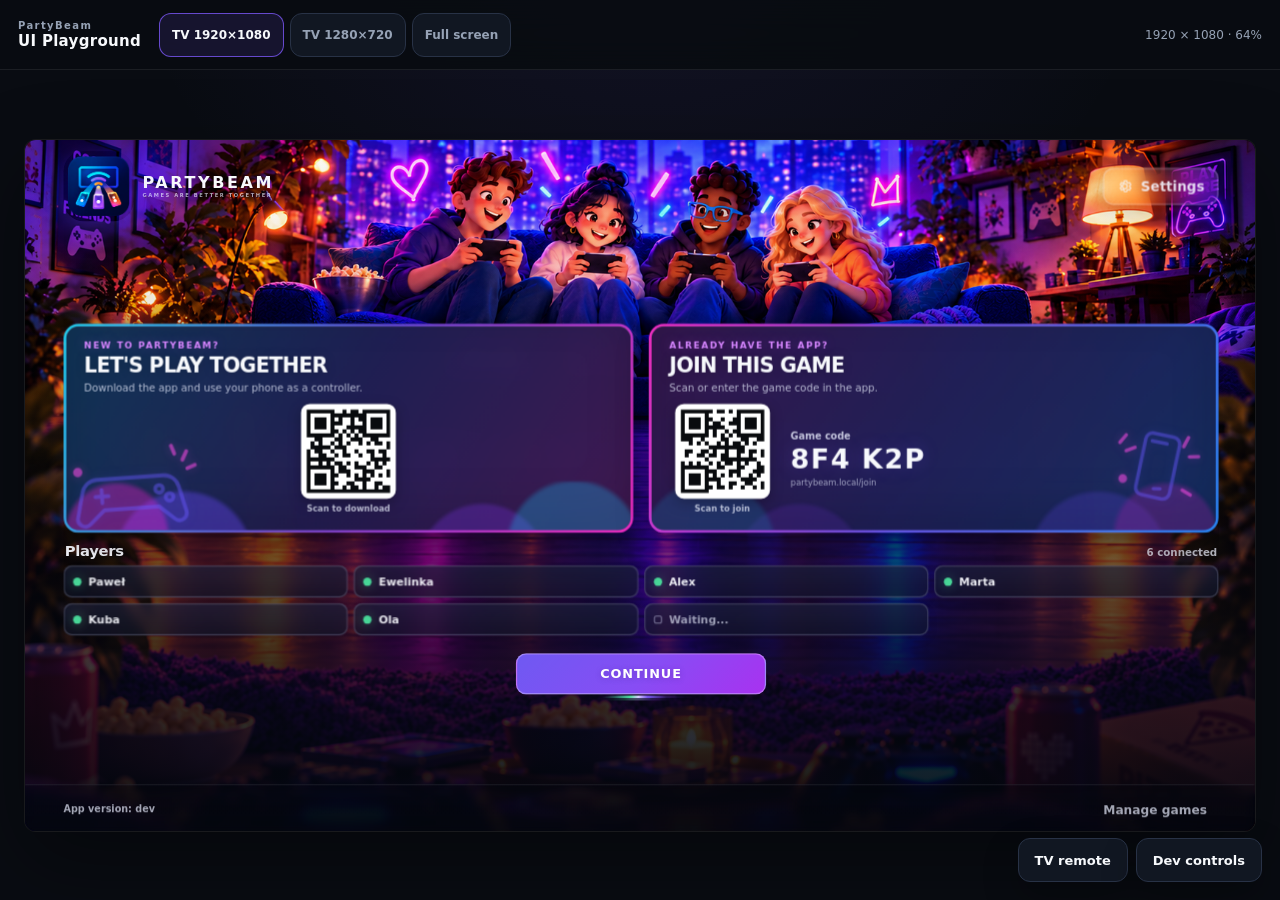
==== commit 056cf4ec: "chore: refresh focus and flow assets" ====
--- a/index.html
+++ b/index.html
@@ -7,7 +7,7 @@
   <title>PartyBeam UI Playground</title>
   <link rel="icon" type="image/png" href="assets/icon.png">
   <link rel="stylesheet" href="styles.css?v=38">
-  <link rel="stylesheet" href="simplified-flow.css?v=4">
+  <link rel="stylesheet" href="simplified-flow.css?v=5">
 </head>
 <body>
   <div class="playground-shell">
@@ -594,7 +594,7 @@
   </div>
 
   <script src="spatial-navigation.js?v=1"></script>
-  <script src="app.js?v=26"></script>
-  <script src="simplified-flow.js?v=4"></script>
+  <script src="app.js?v=27"></script>
+  <script src="simplified-flow.js?v=5"></script>
 </body>
 </html>
--- a/simplified-flow.css
+++ b/simplified-flow.css
@@ -109,11 +109,8 @@
   background: rgba(150, 39, 47, .36);
 }
 
-.pb-simple-flow button:focus-visible,
-.pb-simple-flow button.remote-focused {
-  outline: 4px solid #fff;
-  outline-offset: 5px;
-  box-shadow: 0 0 0 9px rgba(69, 213, 255, .32), 0 18px 44px rgba(0,0,0,.4);
+.pb-simple-flow button {
+  --remote-focus-radius: 18px;
 }
 
 .pb-flow-actions {
@@ -392,6 +389,7 @@
 }
 
 .pb-game-menu-action {
+  --remote-focus-radius: 20px;
   min-height: 150px;
   display: flex;
   flex-direction: column;
@@ -849,6 +847,7 @@
 }
 
 .pb-manage-game__actions button {
+  --remote-focus-radius: 12px;
   border-color: rgba(216, 221, 249, 0.18);
   border-radius: 12px;
   background: rgba(255, 255, 255, 0.035);
@@ -861,13 +860,6 @@
   color: #fff;
 }
 
-.pb-simple-flow[data-view="manage-games"] button:focus-visible {
-  outline-color: var(--focus);
-  box-shadow:
-    0 0 0 8px rgba(111, 80, 223, 0.30),
-    0 18px 44px rgba(0, 0, 0, 0.4);
-}
-
 .preview-canvas[data-device="tv"] .pb-manage-game,
 .preview-canvas[data-device="tv720"] .pb-manage-game {
   grid-template-columns: minmax(260px, 1fr) minmax(220px, .75fr) auto;
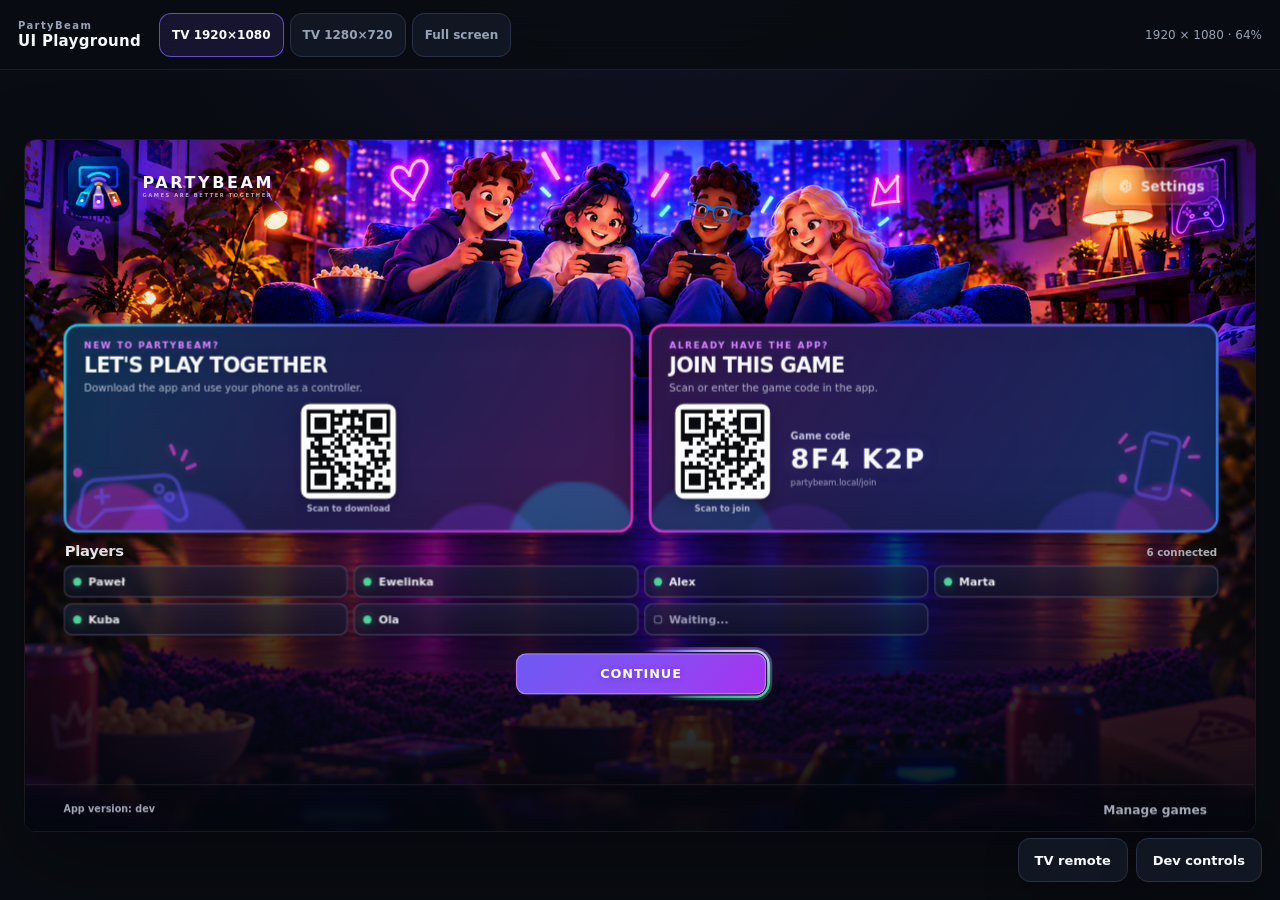
==== commit e5b05c03: "chore: refresh in-game menu styles" ====
--- a/index.html
+++ b/index.html
@@ -7,7 +7,7 @@
   <title>PartyBeam UI Playground</title>
   <link rel="icon" type="image/png" href="assets/icon.png">
   <link rel="stylesheet" href="styles.css?v=38">
-  <link rel="stylesheet" href="simplified-flow.css?v=5">
+  <link rel="stylesheet" href="simplified-flow.css?v=6">
 </head>
 <body>
   <div class="playground-shell">
--- a/simplified-flow.css
+++ b/simplified-flow.css
@@ -374,23 +374,23 @@
 }
 
 .pb-game-menu-panel {
-  width: min(1180px, calc(100% - 64px));
-  height: min(760px, calc(100% - 64px));
+  width: min(780px, calc(100% - 64px));
+  height: min(820px, calc(100% - 64px));
 }
 
 .pb-game-menu-main {
   min-height: 0;
   display: grid;
-  grid-template-columns: repeat(2, minmax(0, 1fr));
+  grid-template-columns: 1fr;
   align-content: center;
-  gap: 18px;
-  padding: 28px 38px;
+  gap: 12px;
+  padding: 20px 38px;
   overflow: auto;
 }
 
 .pb-game-menu-action {
   --remote-focus-radius: 20px;
-  min-height: 150px;
+  min-height: 104px;
   display: flex;
   flex-direction: column;
   align-items: flex-start;
@@ -458,18 +458,18 @@
 }
 
 .preview-canvas[data-device="tv720"] .pb-game-menu-panel {
-  width: min(1040px, calc(100% - 40px));
-  height: min(630px, calc(100% - 40px));
+  width: min(700px, calc(100% - 40px));
+  height: min(650px, calc(100% - 40px));
 }
 
 .preview-canvas[data-device="tv720"] .pb-game-menu-main {
-  gap: 12px;
-  padding: 18px 26px;
+  gap: 9px;
+  padding: 14px 26px;
 }
 
 .preview-canvas[data-device="tv720"] .pb-game-menu-action {
-  min-height: 118px;
-  padding: 17px 20px;
+  min-height: 82px;
+  padding: 13px 20px;
 }
 
 .preview-canvas[data-device="tv720"] .pb-game-menu-action strong {
@@ -486,7 +486,6 @@
 }
 
 .preview-canvas[data-device="phone"] .pb-game-menu-main {
-  grid-template-columns: 1fr;
   align-content: start;
   padding: 16px;
 }
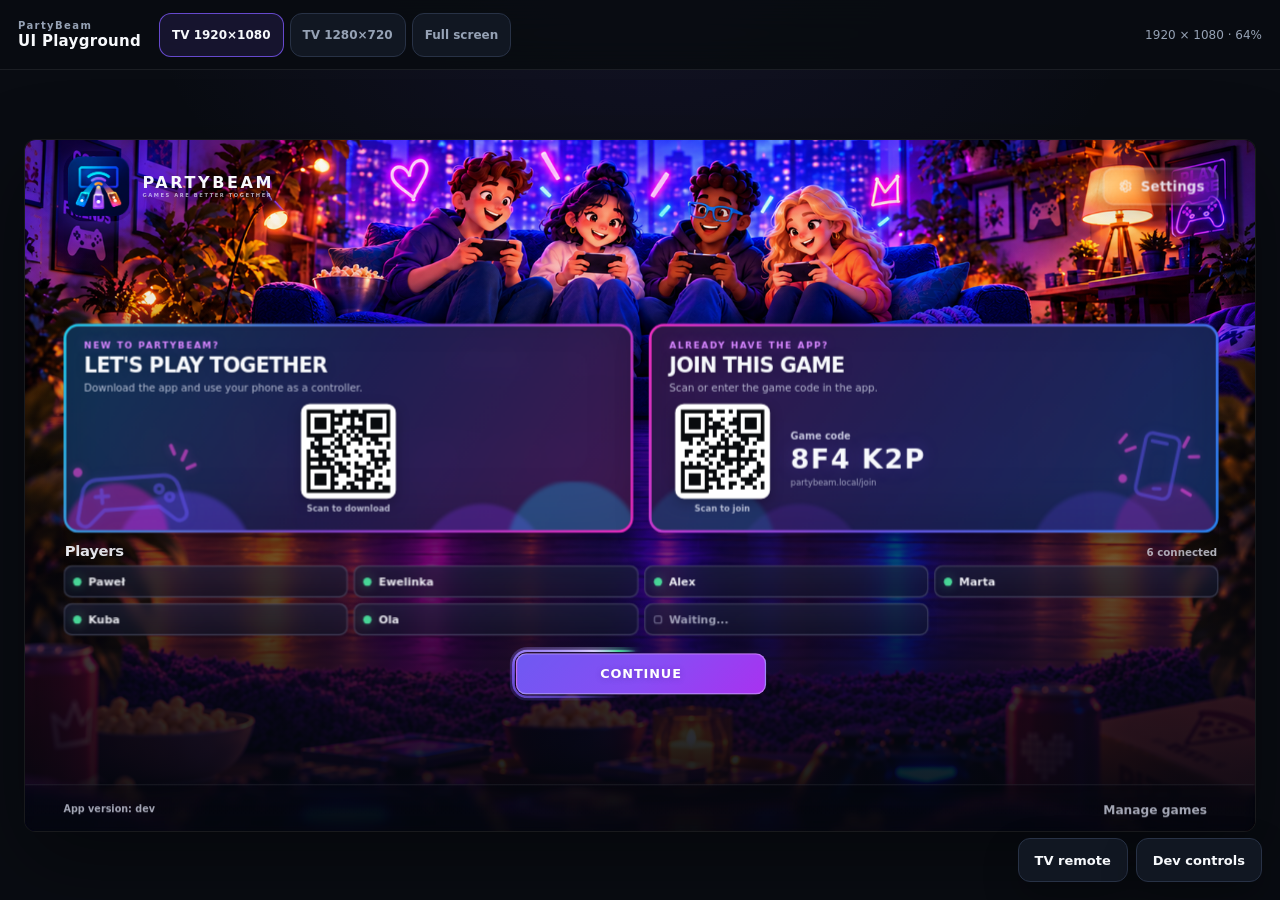
==== commit b47dc0c9: "feat: keep catalog search read-only until activated" ====
--- a/index.html
+++ b/index.html
@@ -180,6 +180,8 @@
                           inputmode="search"
                           autocomplete="off"
                           spellcheck="false"
+                          readonly
+                          aria-readonly="true"
                           placeholder="SEARCH GAMES"
                           aria-label="Search games by name">
                       </label>
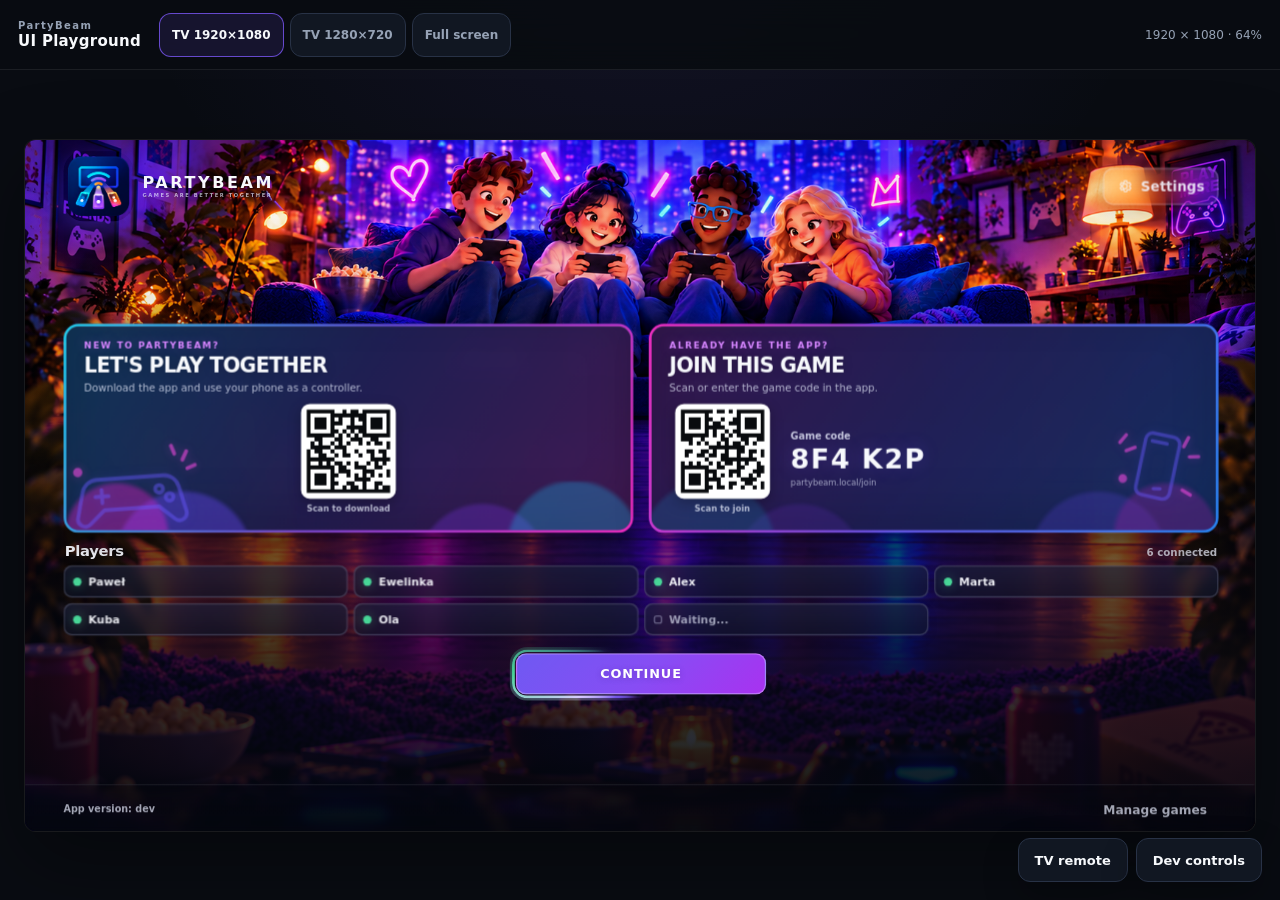
==== commit 110e962a: "chore: refresh catalog search assets" ====
--- a/index.html
+++ b/index.html
@@ -6,7 +6,7 @@
   <meta name="color-scheme" content="dark">
   <title>PartyBeam UI Playground</title>
   <link rel="icon" type="image/png" href="assets/icon.png">
-  <link rel="stylesheet" href="styles.css?v=38">
+  <link rel="stylesheet" href="styles.css?v=39">
   <link rel="stylesheet" href="simplified-flow.css?v=6">
 </head>
 <body>
@@ -596,7 +596,7 @@
   </div>
 
   <script src="spatial-navigation.js?v=1"></script>
-  <script src="app.js?v=27"></script>
+  <script src="app.js?v=28"></script>
   <script src="simplified-flow.js?v=5"></script>
 </body>
 </html>
--- a/styles.css
+++ b/styles.css
@@ -2310,6 +2310,7 @@
 }
 
 .catalog-search {
+  --remote-focus-radius: 999px;
   position: relative;
   min-width: 140px;
   max-width: 280px;
@@ -2338,7 +2339,6 @@
 }
 
 .catalog-search__input {
-  --remote-focus-radius: 999px;
   width: 100%;
   height: 100%;
   min-height: 42px;
@@ -2376,27 +2376,28 @@
   cursor: pointer;
 }
 
-.catalog-search:focus-within .catalog-search__icon {
+.catalog-search:focus-within .catalog-search__icon,
+.catalog-search.remote-focused .catalog-search__icon {
   stroke: #fff;
 }
 
 .catalog-search__input:hover,
 .catalog-search__input:focus-visible,
-.catalog-search__input.remote-focused {
+.catalog-search.remote-focused .catalog-search__input {
   border-color: rgba(215, 204, 255, 0.5);
   background: rgba(25, 30, 55, 0.9);
 }
 
-.partybeam-screen .catalog-search__input.remote-focused {
-  box-shadow:
-    0 0 0 4px var(--focus),
-    0 0 0 8px rgba(111, 80, 223, 0.55),
-    0 0 22px rgba(111, 80, 223, 0.55);
-}
-
-.catalog-search__input:focus-visible:not(.remote-focused) {
-  outline: 4px solid var(--focus);
-  outline-offset: 5px;
+.catalog-search__input:focus-visible {
+  outline: none;
+}
+
+.catalog-search__input[readonly] {
+  caret-color: transparent;
+}
+
+.catalog-search__input.is-editing {
+  caret-color: auto;
 }
 
 .catalog-empty-state {
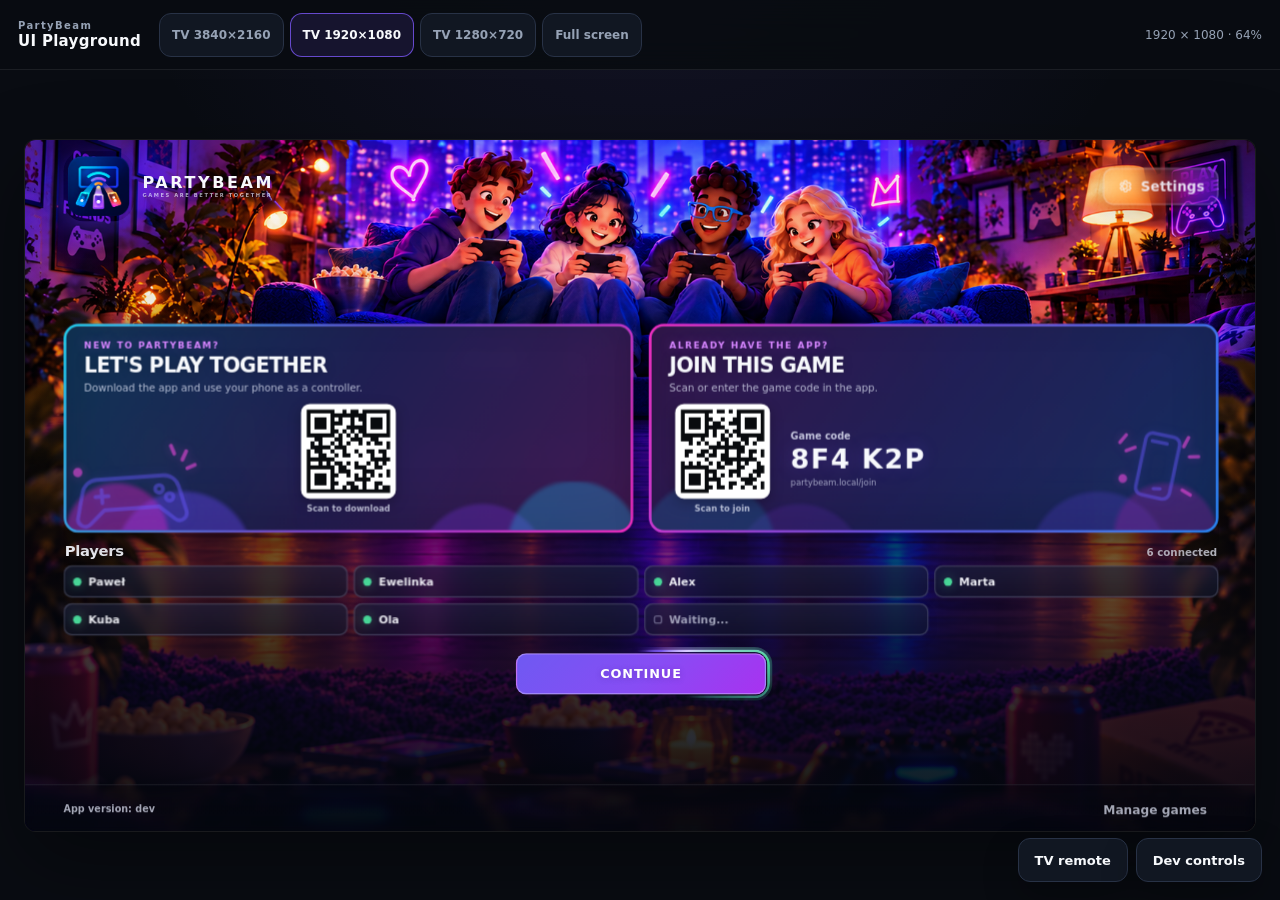
==== commit 91a7baca: "feat: expose 4K preview control" ====
--- a/index.html
+++ b/index.html
@@ -18,6 +18,7 @@
       </div>
 
       <div class="viewport-switcher" role="group" aria-label="Preview viewport">
+        <button class="viewport-button" type="button" data-viewport="tv4k">TV 3840×2160</button>
         <button class="viewport-button is-active" type="button" data-viewport="tv1080">TV 1920×1080</button>
         <button class="viewport-button" type="button" data-viewport="tv720">TV 1280×720</button>
         <button class="viewport-button" type="button" data-viewport="phone" hidden>Phone</button>
@@ -596,7 +597,7 @@
   </div>
 
   <script src="spatial-navigation.js?v=1"></script>
-  <script src="app.js?v=28"></script>
+  <script src="app.js?v=29"></script>
   <script src="simplified-flow.js?v=5"></script>
 </body>
 </html>
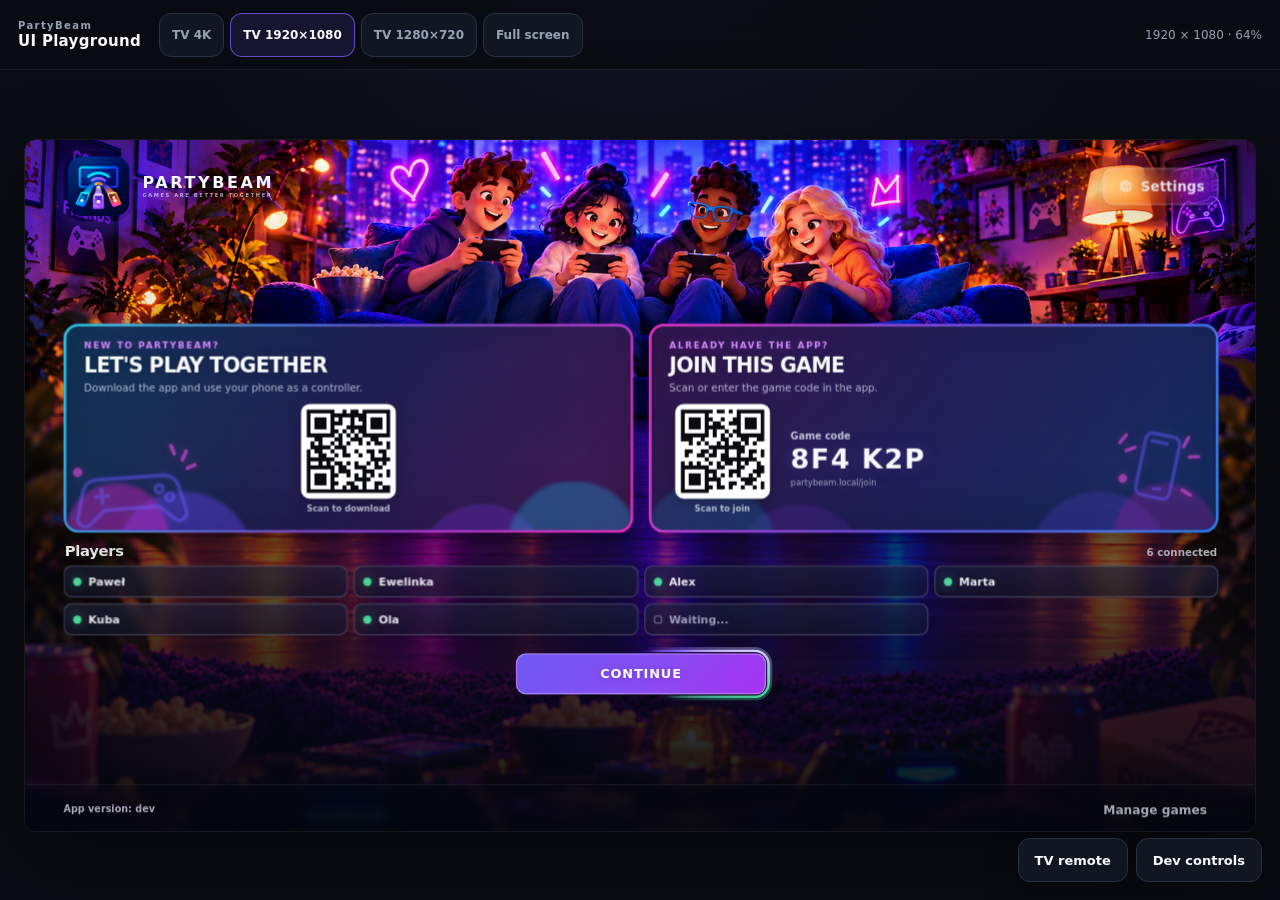
==== commit 3f1e9b74: "fix: make 4K preview control explicit" ====
--- a/index.html
+++ b/index.html
@@ -18,7 +18,7 @@
       </div>
 
       <div class="viewport-switcher" role="group" aria-label="Preview viewport">
-        <button class="viewport-button" type="button" data-viewport="tv4k">TV 3840×2160</button>
+        <button class="viewport-button" type="button" data-viewport="tv4k" aria-label="TV 4K 3840 by 2160" title="3840×2160">TV 4K</button>
         <button class="viewport-button is-active" type="button" data-viewport="tv1080">TV 1920×1080</button>
         <button class="viewport-button" type="button" data-viewport="tv720">TV 1280×720</button>
         <button class="viewport-button" type="button" data-viewport="phone" hidden>Phone</button>
@@ -597,7 +597,7 @@
   </div>
 
   <script src="spatial-navigation.js?v=1"></script>
-  <script src="app.js?v=29"></script>
+  <script src="app.js?v=30"></script>
   <script src="simplified-flow.js?v=5"></script>
 </body>
 </html>
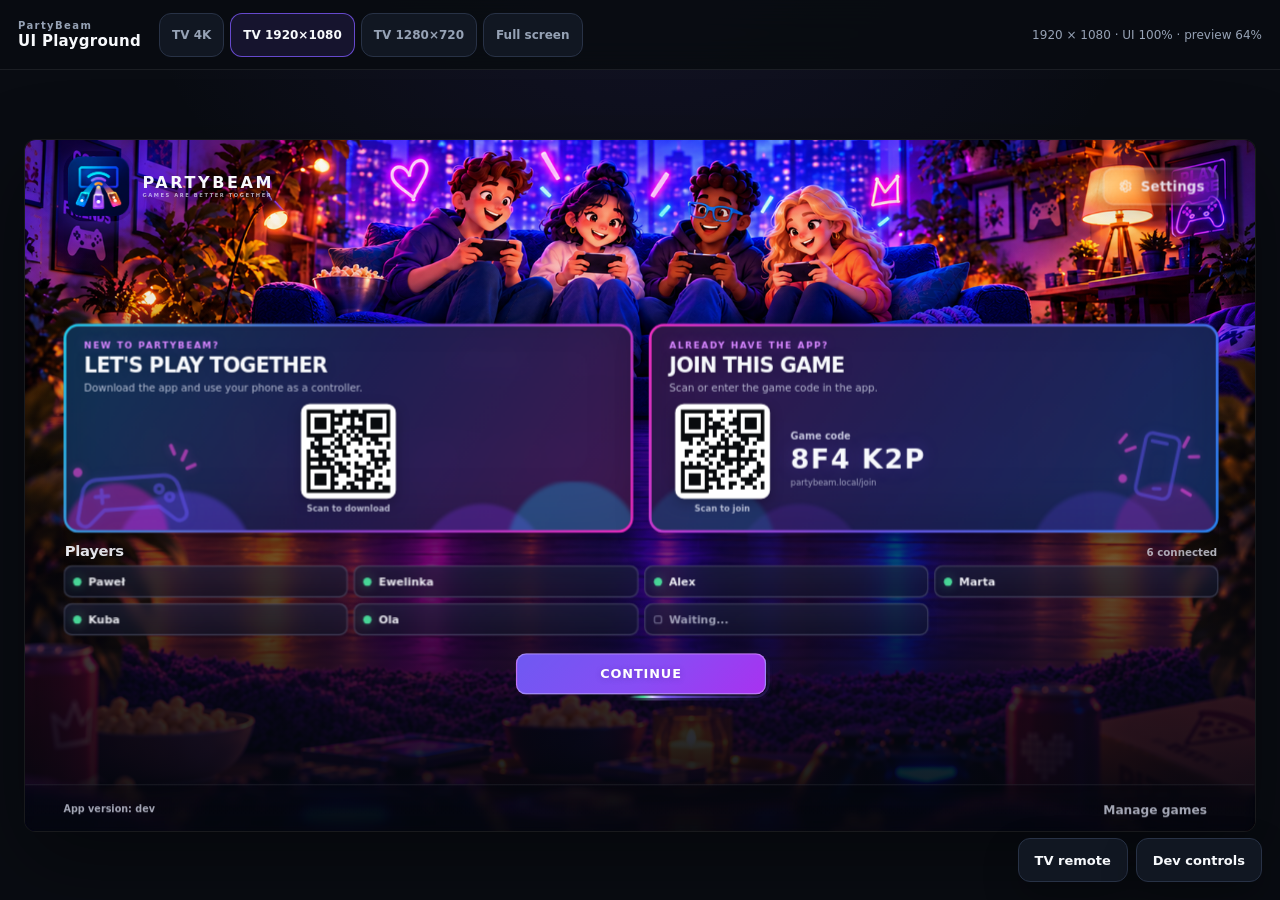
==== commit b7430b4a: "chore: refresh scalable TV preview assets" ====
--- a/index.html
+++ b/index.html
@@ -25,7 +25,7 @@
         <button class="viewport-button" type="button" data-viewport="full">Full screen</button>
       </div>
 
-      <div class="playground-meta" id="viewportMeta" aria-live="polite">1920 × 1080 · scaled</div>
+      <div class="playground-meta" id="viewportMeta" aria-live="polite">1920 × 1080 · UI 100%</div>
     </header>
 
     <main class="playground-main">
@@ -597,7 +597,7 @@
   </div>
 
   <script src="spatial-navigation.js?v=1"></script>
-  <script src="app.js?v=30"></script>
+  <script src="app.js?v=31"></script>
   <script src="simplified-flow.js?v=5"></script>
 </body>
 </html>
